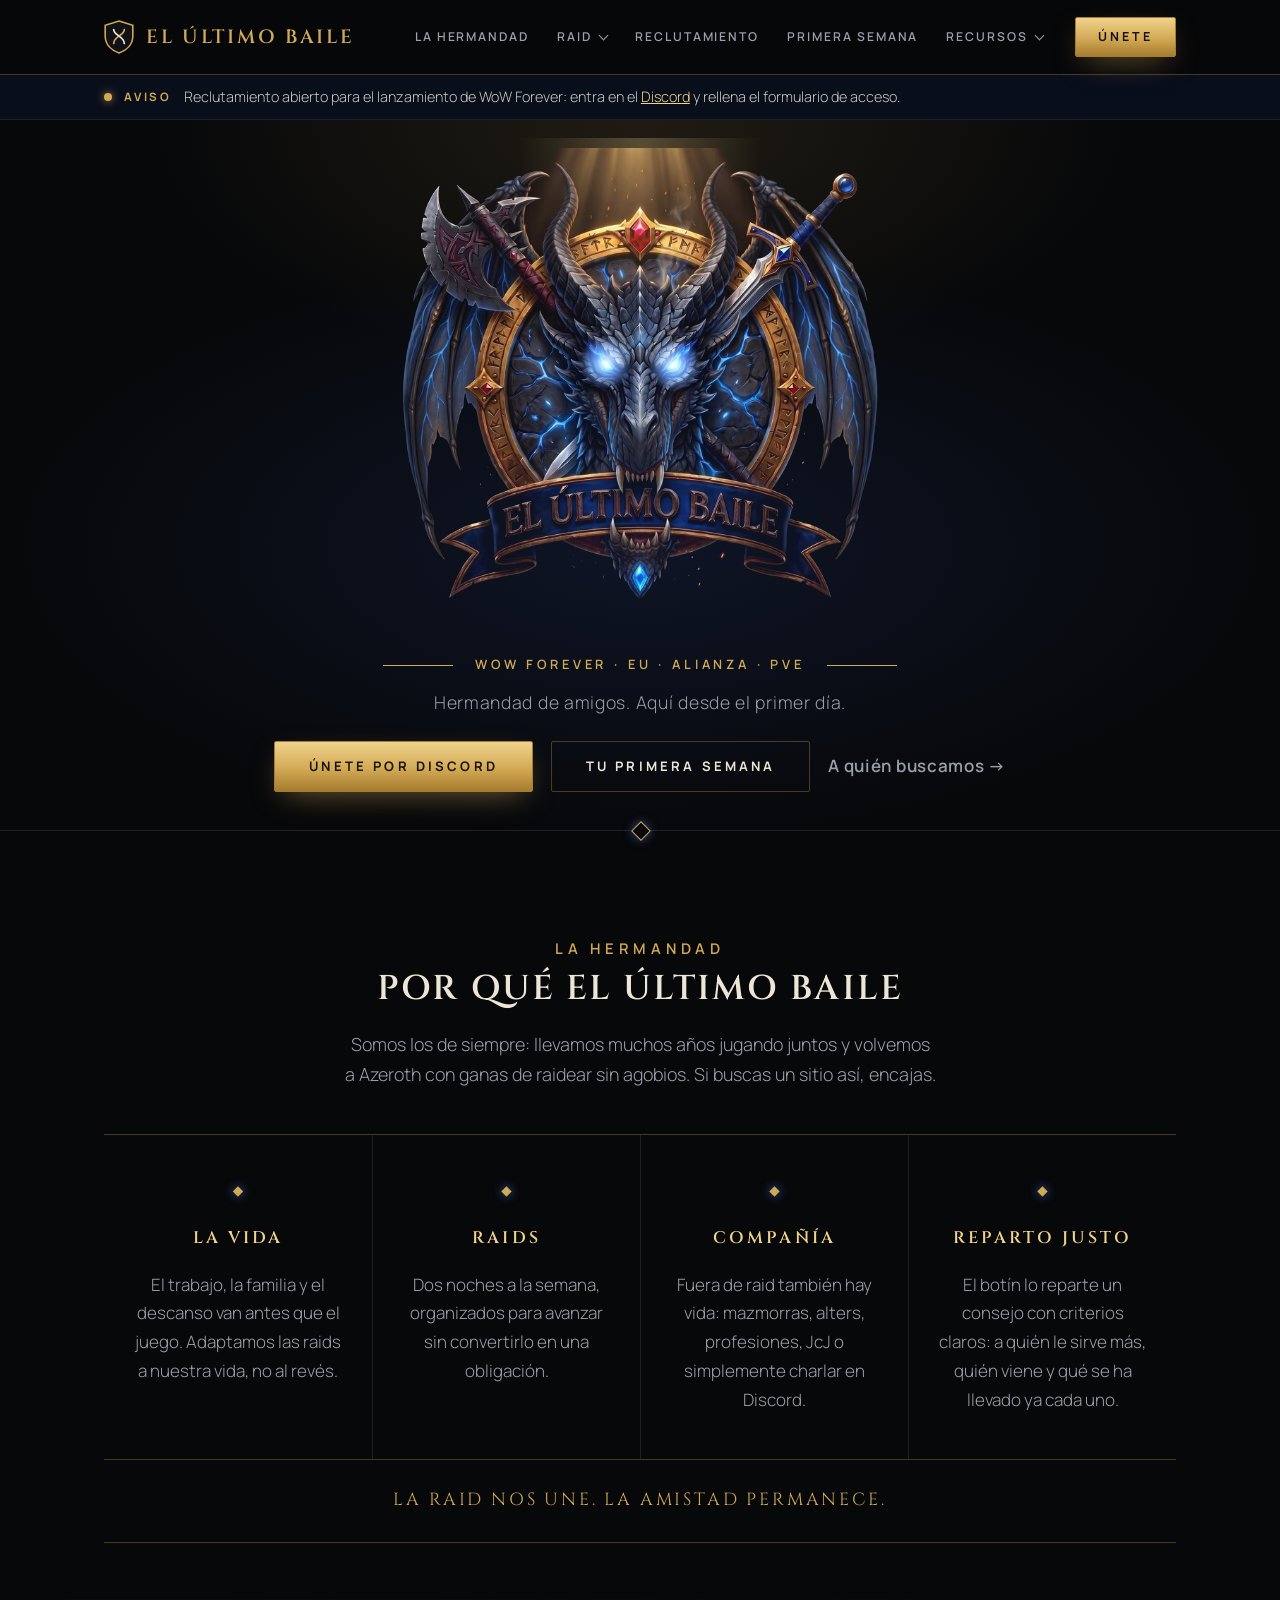
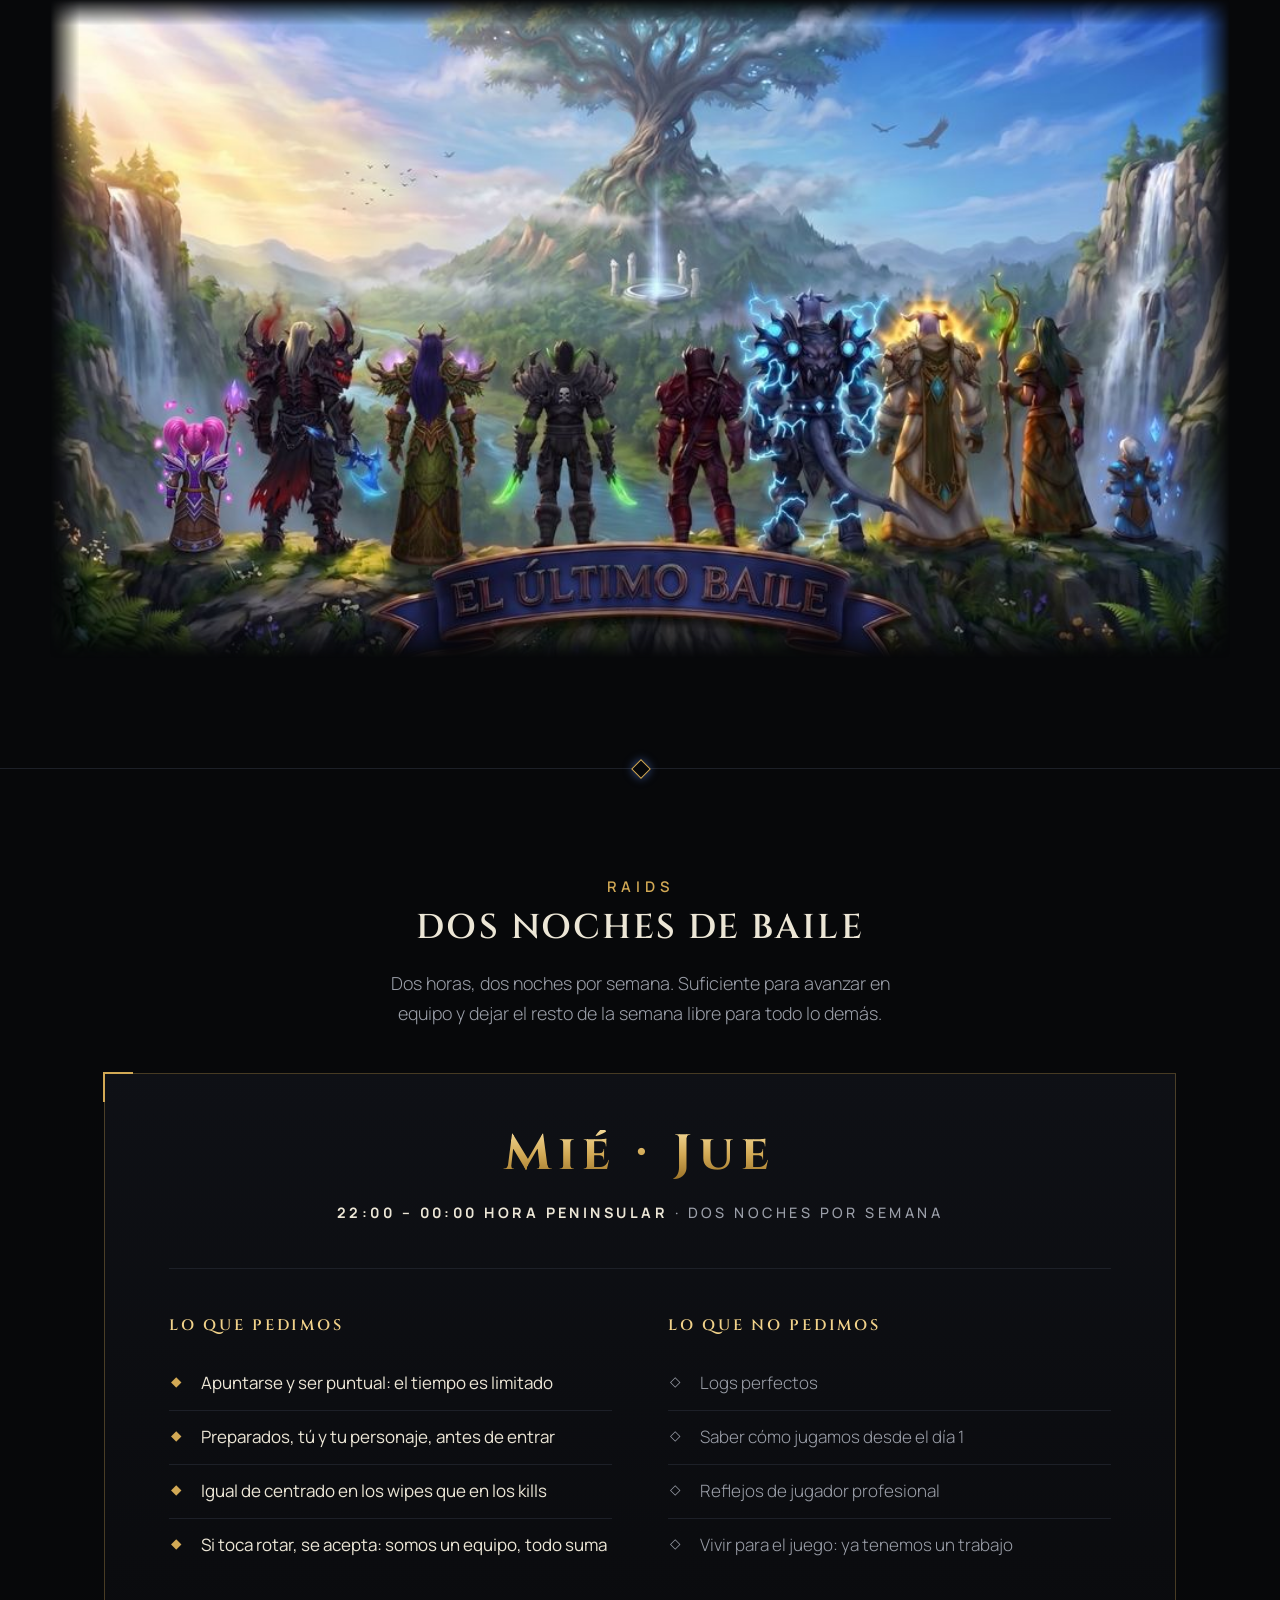
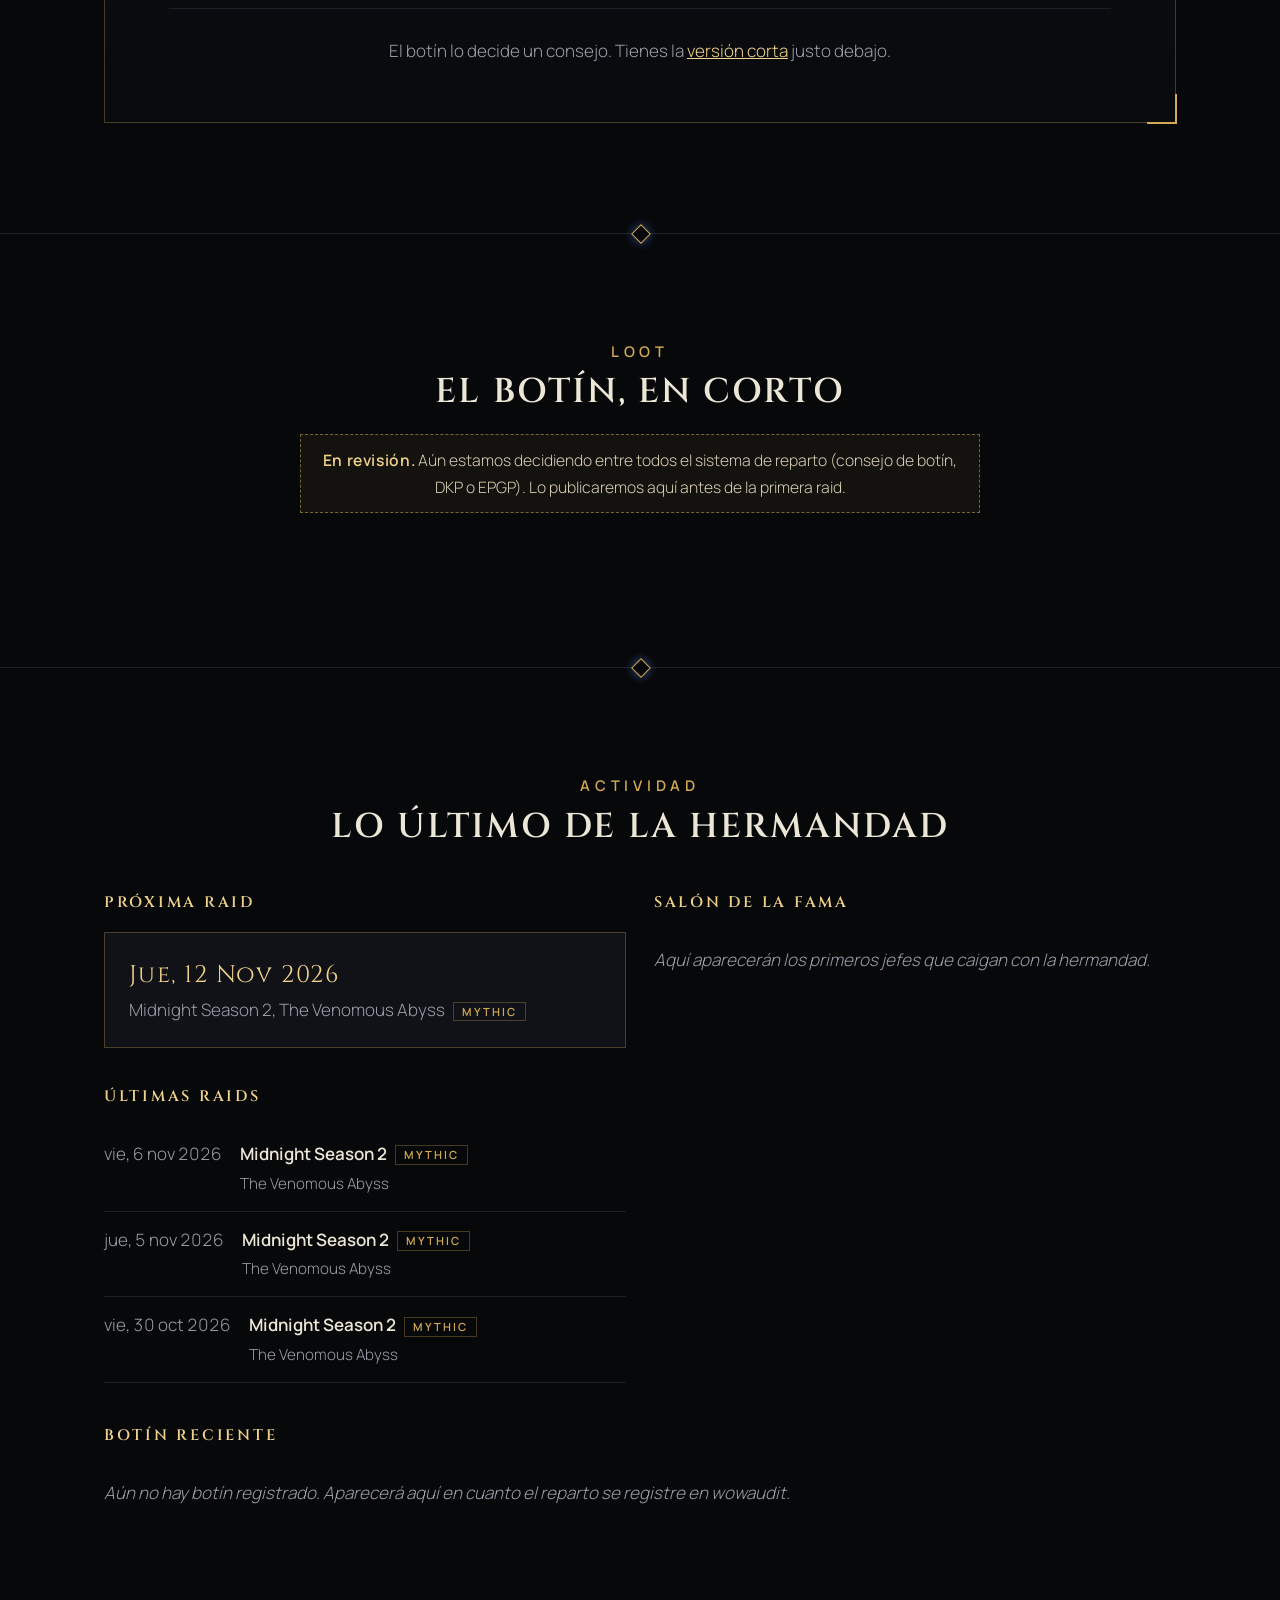
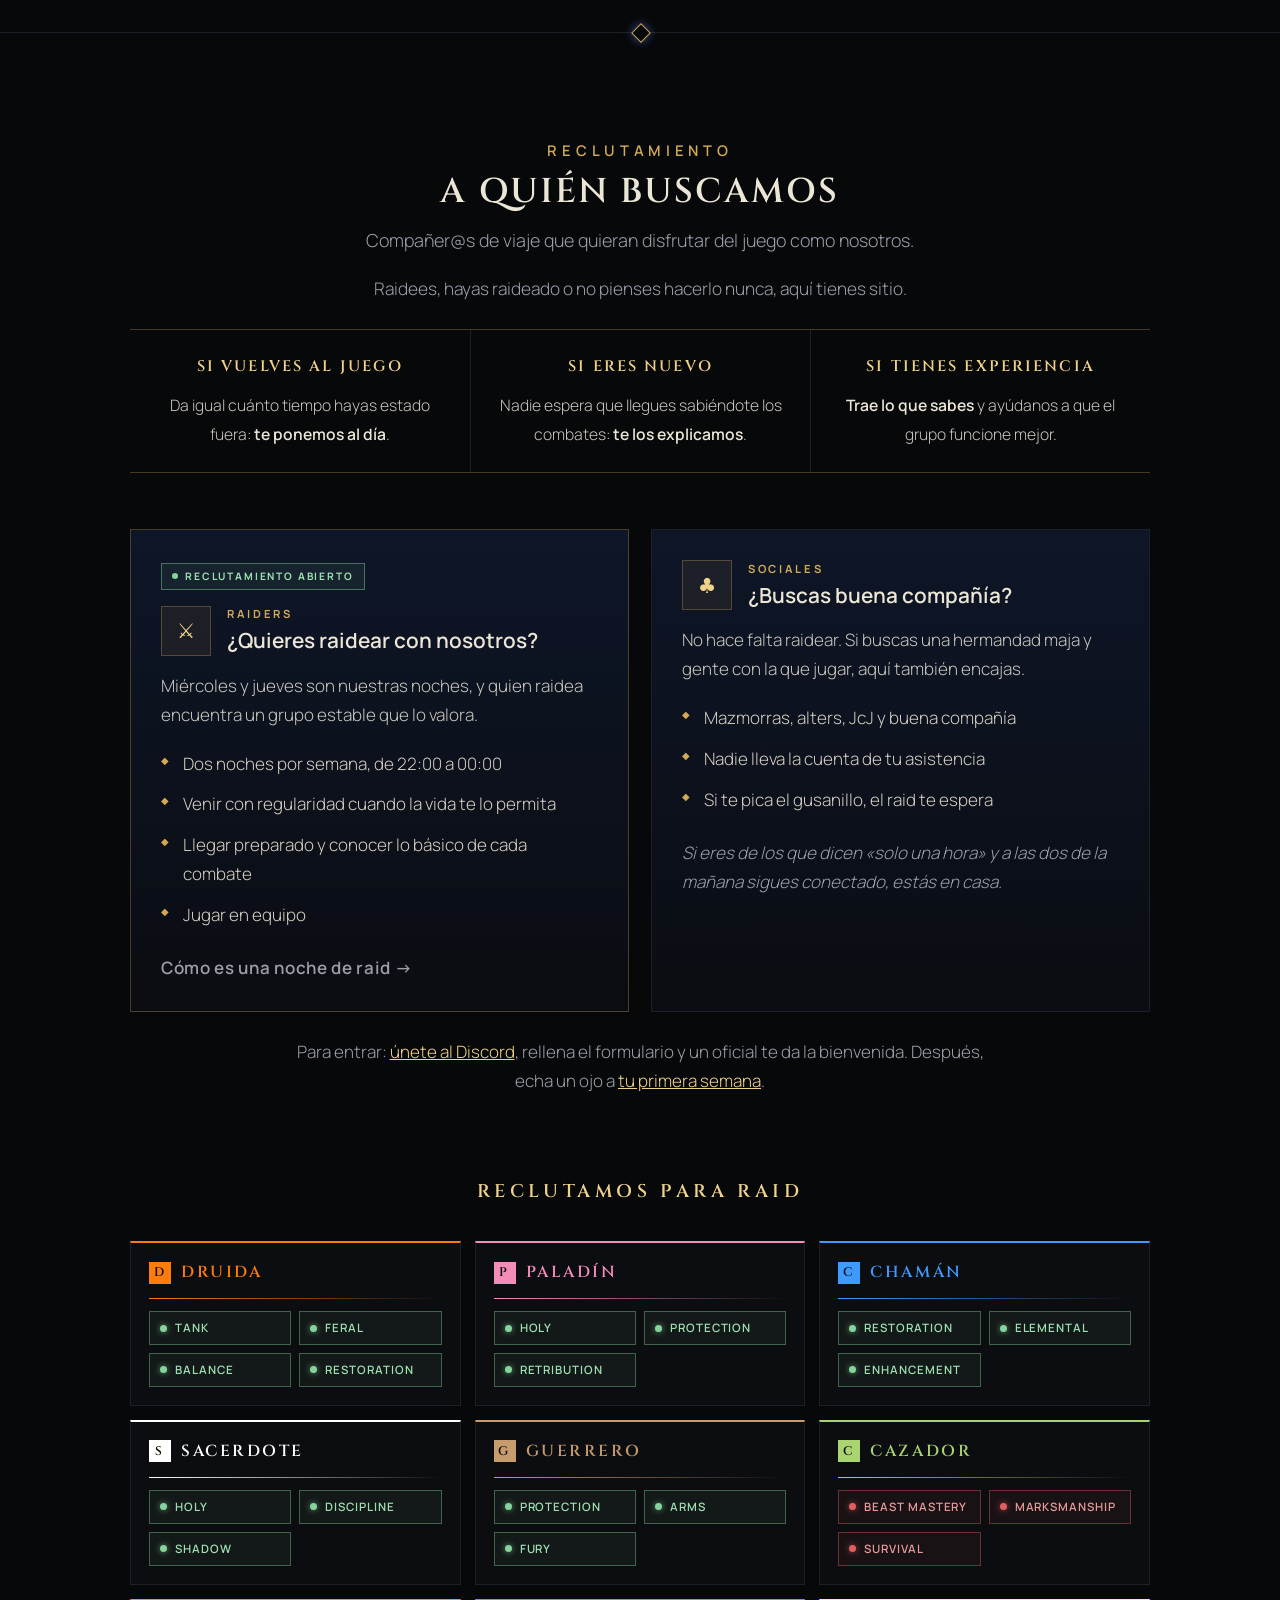
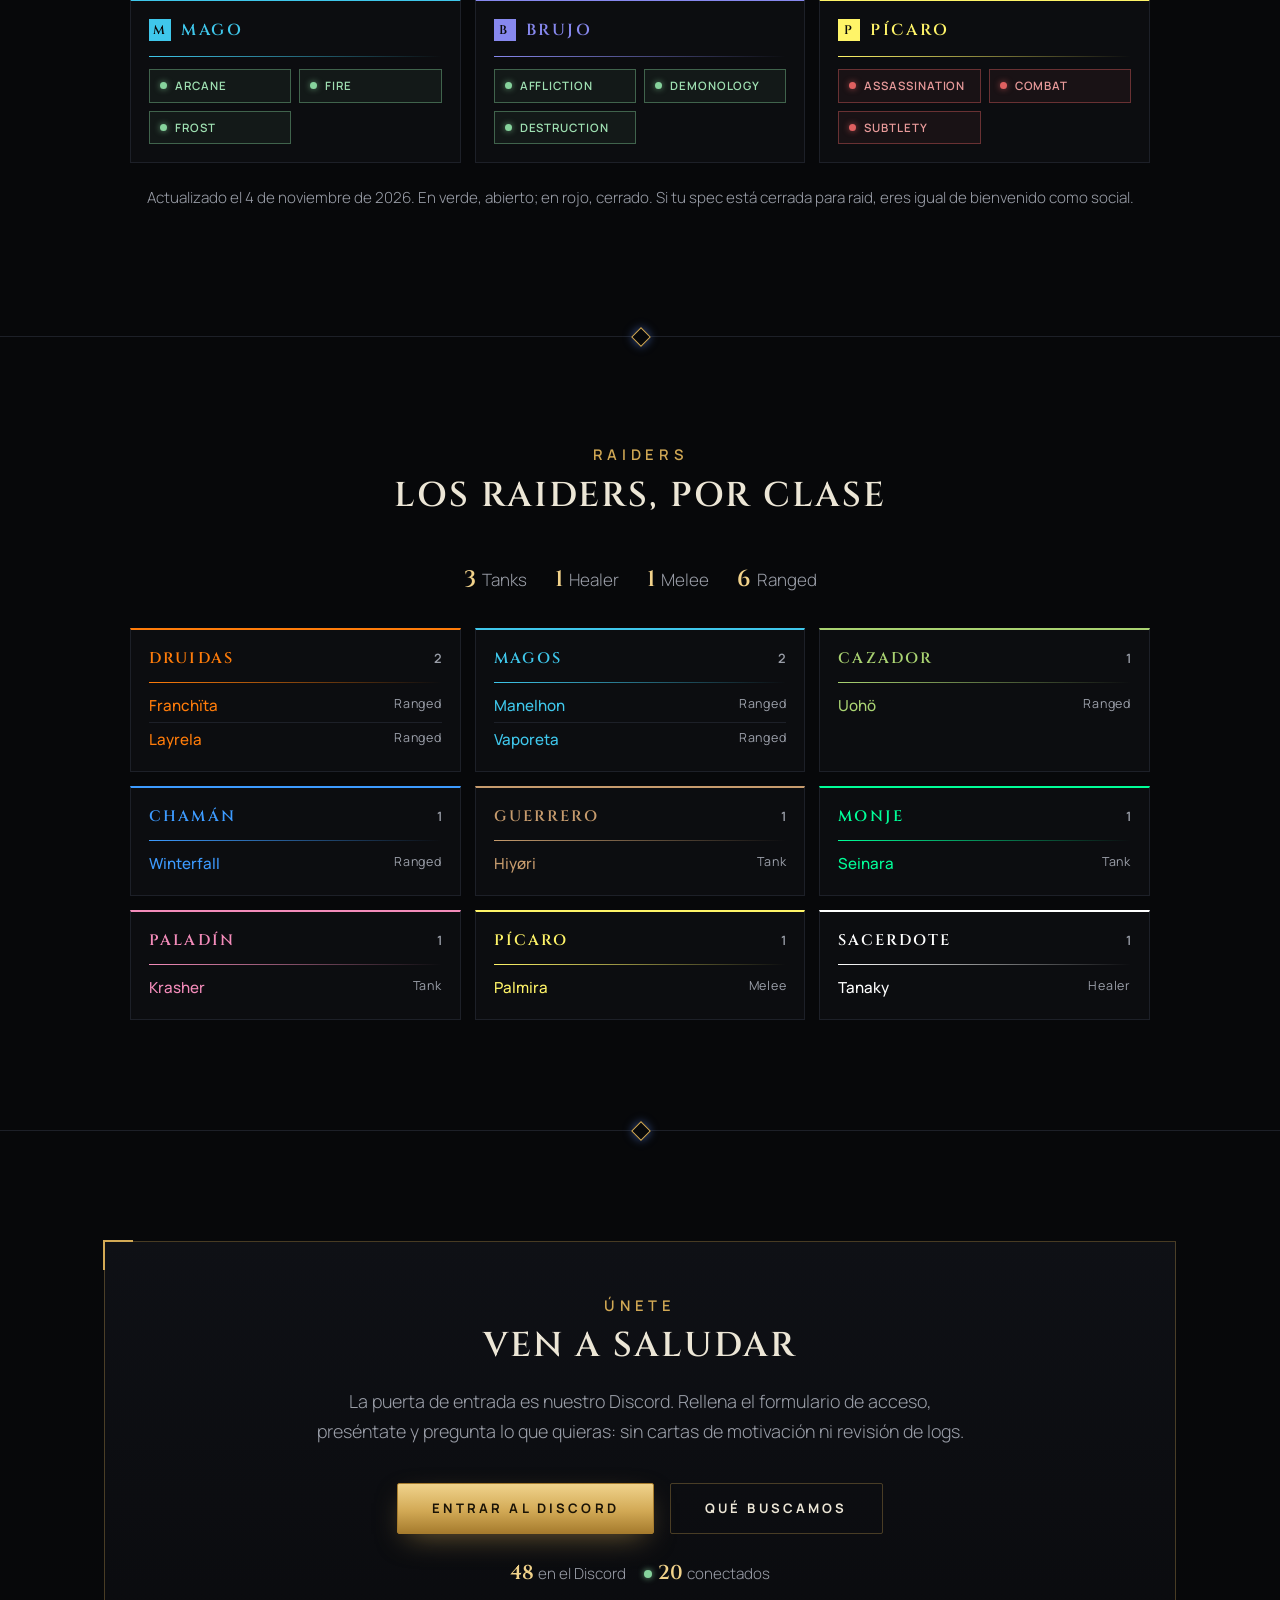
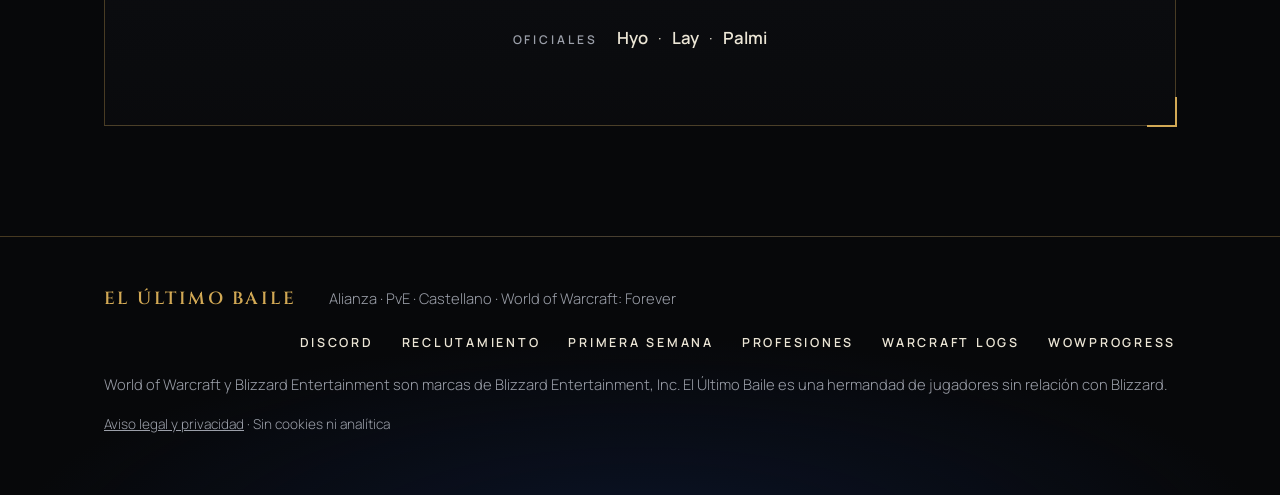
==== index.html @ c4778c6c "Escudo: sin brasas; ojos y alas más brillantes y sincronizados Co-Authored-By: Claude Opus 5.5 <nore" ====
<!DOCTYPE html>
<html lang="es">
<head>
<meta charset="utf-8">
<meta name="viewport" content="width=device-width, initial-scale=1">
<!-- Quitar el día del lanzamiento público (5 nov 2026) -->
<meta name="robots" content="noindex, nofollow">
<meta name="theme-color" content="#07080a">
<meta name="color-scheme" content="dark">
<title>El Último Baile, hermandad de WoW Forever</title>
<link rel="preload" as="image" href="img/escudo.jpg" media="(min-width: 721px)">
<link rel="preload" as="image" href="img/escudo-movil.jpg" media="(max-width: 720px)">
<link rel="preload" href="fonts/manrope.woff" as="font" type="font/woff" crossorigin>
<link rel="preload" href="fonts/cinzel.woff" as="font" type="font/woff" crossorigin>
<link rel="stylesheet" href="comun/menu.css">
<style>
  /* Fuentes servidas desde la propia web (licencia SIL OFL, ver fonts/). Sin peticiones a Google. */
  @font-face{font-family:"Cinzel";src:url("fonts/cinzel.woff") format("woff");font-weight:400 900;font-style:normal;font-display:swap}
  @font-face{font-family:"Manrope";src:url("fonts/manrope.woff") format("woff");font-weight:200 800;font-style:normal;font-display:swap}
  :root{
    --fondo:#07080a;
    --panel:#0c0d10;
    --panel-2:#101218;
    --linea:#1d2028;
    --filete:rgba(201,162,82,.32);   /* líneas doradas finas */
    --texto:#ece6d6;
    --suave:#9b9fa9;
    --oro:#d2a955;
    --oro-claro:#f1d28a;
    --oro-oscuro:#a67c2e;
    --azul-noche:#0d1a3a;
    --azul:#5b8dff;                  /* acento del escudo (ojos del dragón) */
    --radio:2px;
    --titulos:"Cinzel", Georgia, serif;
    --texto-f:"Manrope", system-ui, sans-serif;
    --anillo:"Cinzel Decorative", "Cinzel", Georgia, serif;   /* capitales ornamentadas */
  }
  *{box-sizing:border-box}
  [hidden]{display:none !important}
  html{scroll-behavior:smooth;scroll-padding-top:120px}
  body{margin:0;background:var(--fondo);color:var(--texto);font:300 1.0625rem/1.7 var(--texto-f)}
  a{color:var(--oro-claro)}
  a:focus-visible,.boton:focus-visible{outline:2px solid var(--oro);outline-offset:3px}
  .envoltura{max-width:1120px;margin:0 auto;padding:0 24px}
  h1,h2,h3,h4{margin:0;font-weight:600}
  p{margin:0 0 1em}
  strong{font-weight:600;color:var(--texto)}

  /* Piezas comunes */
  .etiqueta{display:block;font:600 .92rem/1 var(--texto-f);letter-spacing:.32em;text-transform:uppercase;color:var(--oro);margin-bottom:14px}
  h2{font-family:var(--titulos);font-size:clamp(1.45rem,2.9vw,2.15rem);line-height:1.15;letter-spacing:.06em;text-transform:uppercase;color:var(--texto)}
  h3{font-family:var(--titulos);font-size:1.05rem;letter-spacing:.18em;text-transform:uppercase;color:var(--oro-claro)}
  .entradilla{color:var(--suave);max-width:62ch;margin:20px auto 0;font-size:1.12rem;text-wrap:balance}
  .cabecera-seccion{text-align:center;margin-bottom:44px}
  .boton{display:inline-flex;align-items:center;justify-content:center;font:700 .82rem/1 var(--texto-f);letter-spacing:.24em;text-transform:uppercase;text-decoration:none;padding:18px 34px;border-radius:var(--radio);
    color:#1a1306;background:linear-gradient(180deg,#f0d38c 0%,#d2a955 55%,#a67c2e 100%);border:1px solid #a67c2e;box-shadow:0 10px 30px -10px rgba(210,169,85,.55)}
  .boton:hover{filter:brightness(1.08)}
  .boton.secundario{background:rgba(7,8,10,.6);color:var(--texto);border-color:rgba(201,162,82,.45);box-shadow:none}
  .boton.secundario:hover{border-color:var(--oro)}
  .aviso{max-width:680px;margin:22px auto 0;padding:12px 18px;border:1px dashed rgba(210,169,85,.55);background:rgba(210,169,85,.06);color:#d9cfb6;font-size:.98rem;text-align:center}
  .aviso b{color:var(--oro-claro);font-weight:600;letter-spacing:.04em}
  .provisional{display:inline-block;font:500 .72rem/1.6 var(--texto-f);letter-spacing:.08em;text-transform:none;color:var(--suave);border:1px dashed #3d404a;border-radius:99px;padding:0 10px;vertical-align:middle}

  /* Panel con esquinas doradas */
  .marco{position:relative;border:1px solid var(--filete);background:linear-gradient(180deg,rgba(16,18,24,.85),rgba(10,11,14,.85));padding:56px 64px}
  .marco::before,.marco::after{content:"";position:absolute;width:28px;height:28px;border:2px solid var(--oro)}
  .marco::before{top:-2px;left:-2px;border-right:0;border-bottom:0}
  .marco::after{bottom:-2px;right:-2px;border-left:0;border-top:0}

  /* Secciones y separador con rombo */
  .seccion{position:relative;padding:110px 0;border-top:1px solid var(--linea)}
  .seccion::before{content:"";position:absolute;top:-7px;left:50%;width:12px;height:12px;margin-left:-6px;transform:rotate(45deg);background:var(--fondo);border:1px solid var(--oro);box-shadow:0 0 10px rgba(91,141,255,.55)}

  /* Barra superior fija: marca, enlaces y botón en una fila (en móvil los enlaces bajan a una segunda fila) */

  /* Cabecera: título, línea de datos, frase y la imagen completa debajo, separada */
  .hero{position:relative;padding:28px 0 8px;overflow:hidden;text-align:center;
    background:
      radial-gradient(700px 360px at 50% 0%,rgba(210,169,85,.12),transparent 70%),
      radial-gradient(900px 420px at 50% 60%,rgba(60,100,210,.14),transparent 70%),var(--fondo)}
  /* Título solo para lectores de pantalla: el nombre va en el escudo */
  .oculto{position:absolute;width:1px;height:1px;overflow:hidden;clip:rect(0 0 0 0);white-space:nowrap}
  .hero .ficha{display:flex;align-items:center;justify-content:center;gap:22px;font:600 .8rem/1.4 var(--texto-f);letter-spacing:.3em;text-transform:uppercase;color:var(--oro);margin:28px auto 14px}
  .hero .ficha::before,.hero .ficha::after{content:"";flex:0 0 70px;height:1px;background:var(--oro)}
  .hero .lema{font:300 clamp(.95rem,1.4vw,1.1rem)/1.6 var(--texto-f);letter-spacing:.04em;color:var(--suave);margin:0 auto 24px;max-width:48ch}
  .acciones{display:flex;gap:16px;flex-wrap:wrap;justify-content:center}

  /* Pilares */
  .pilares{display:grid;grid-template-columns:repeat(4,1fr);border-top:1px solid var(--filete);border-bottom:1px solid var(--filete)}
  .pilar{padding:44px 30px;text-align:center;border-left:1px solid var(--linea)}
  .pilar:first-child{border-left:0}
  .pilar .rombo{display:block;color:var(--oro);font-size:.85rem;margin-bottom:22px;text-shadow:0 0 10px rgba(91,141,255,.7)}
  .pilar h3{margin-bottom:18px}
  .pilar p{color:var(--suave);margin:0}
  /* Nosotros: la imagen de los diez, entera y sin nada encima */
  .imagen-nosotros{display:block;width:min(100%,1180px);height:auto;margin:56px auto 0;
    -webkit-mask-image:linear-gradient(180deg,transparent 0%,#000 4%,#000 95%,transparent 100%),linear-gradient(90deg,transparent 0%,#000 2.5%,#000 97.5%,transparent 100%);
            mask-image:linear-gradient(180deg,transparent 0%,#000 4%,#000 95%,transparent 100%),linear-gradient(90deg,transparent 0%,#000 2.5%,#000 97.5%,transparent 100%);
    -webkit-mask-composite:source-in;mask-composite:intersect}
  .frase{text-align:center;font-family:var(--titulos);font-size:clamp(.92rem,1.5vw,1.1rem);letter-spacing:.16em;text-transform:uppercase;color:var(--oro);padding:26px 0;border-bottom:1px solid var(--filete);margin:0}

  /* Raids */
  .dias{text-align:center;font-family:var(--titulos);font-weight:700;font-size:clamp(1.9rem,4.6vw,3.1rem);letter-spacing:.14em;line-height:1;
    background:linear-gradient(180deg,#f3d896 0%,#d2a955 50%,#9d7429 100%);-webkit-background-clip:text;background-clip:text;color:transparent}
  .horas{text-align:center;font:700 .9rem/1.6 var(--texto-f);letter-spacing:.24em;text-transform:uppercase;margin:22px 0 0}
  .horas span{color:var(--suave);font-weight:500}
  .listas{display:grid;grid-template-columns:1fr 1fr;gap:56px;margin-top:44px;padding-top:44px;border-top:1px solid var(--linea)}
  .lista h3{font-size:.95rem;margin-bottom:18px}
  .lista ul{list-style:none;margin:0;padding:0}
  .lista li{position:relative;padding:12px 0 12px 32px;border-bottom:1px solid var(--linea);font-weight:400}
  .lista li:last-child{border-bottom:0}
  .lista li::before{content:"◆";position:absolute;left:2px;top:13px;color:var(--oro);font-size:.85rem}
  .lista.no li{color:var(--suave);font-weight:300}
  .lista.no li::before{content:"◇";color:var(--suave)}
  .pie-marco{text-align:center;color:var(--suave);margin:36px 0 0;padding-top:28px;border-top:1px solid var(--linea)}

  /* Botín */
  .botin{display:grid;grid-template-columns:1fr 1.3fr;gap:64px;align-items:center}
  .destacado-botin{text-align:center;padding:40px 24px;border-top:1px solid var(--filete);border-bottom:1px solid var(--filete)}
  .destacado-botin .grande{font-family:var(--titulos);font-weight:700;font-size:clamp(2rem,4.5vw,3.2rem);letter-spacing:.06em;line-height:1.1;margin:10px 0 18px;
    background:linear-gradient(180deg,#f3d896 0%,#d2a955 50%,#9d7429 100%);-webkit-background-clip:text;background-clip:text;color:transparent}
  .destacado-botin p{color:var(--suave);font-size:.95rem;margin:0}
  .definiciones{margin:0}
  .definicion{display:grid;grid-template-columns:200px 1fr;gap:24px;padding:24px 0;border-bottom:1px solid var(--linea)}
  .definicion:last-child{border-bottom:0}
  .definicion dt{font-family:var(--titulos);font-weight:600;letter-spacing:.12em;text-transform:uppercase;color:var(--oro-claro)}
  .definicion dt small{display:block;font:600 .72rem/1.6 var(--texto-f);letter-spacing:.24em;color:var(--suave);margin-top:6px}
  .definicion dd{margin:0;color:var(--suave)}

  /* Actividad */
  .dos-col{display:grid;grid-template-columns:1fr 1fr;gap:28px}
  .bloque-titulo{font-size:.95rem;margin-bottom:16px}
  .proxima{border:1px solid var(--filete);background:var(--panel-2);padding:22px 24px}
  .proxima .fecha-grande{font-family:var(--titulos);font-size:1.5rem;letter-spacing:.06em;text-transform:capitalize;color:var(--oro-claro)}
  .proxima .detalle{color:var(--suave)}
  .etiqueta-dif{display:inline-block;font:600 .7rem/1.6 var(--texto-f);letter-spacing:.18em;text-transform:uppercase;color:var(--oro);border:1px solid var(--filete);padding:0 8px;margin-left:8px;vertical-align:middle}
  .actividad{list-style:none;margin:0;padding:0}
  .actividad li{display:grid;grid-template-columns:auto 1fr;gap:2px 18px;padding:14px 0;border-bottom:1px solid var(--linea)}
  .actividad .cuando{color:var(--suave);grid-row:span 2;font-variant-numeric:tabular-nums}
  .actividad .que{font-weight:600}
  .actividad .detalle{color:var(--suave);font-size:.95rem}
  .vacio{color:var(--suave);font-style:italic;padding:14px 0;margin:0}
  .kill{display:grid;grid-template-columns:110px 1fr;gap:16px;border:1px solid var(--linea);background:var(--panel);margin-bottom:12px}
  .kill .captura{background:repeating-linear-gradient(135deg,rgba(210,169,85,.07) 0 10px,transparent 10px 20px),var(--panel-2);display:grid;place-items:center;color:var(--suave);font-size:.75rem;text-align:center;padding:8px}
  .kill .cuerpo{padding:12px 14px 12px 0}
  .kill .jefe{font-family:var(--titulos);letter-spacing:.06em;color:#e07a5f;font-weight:600}
  .kill .meta{color:var(--suave);font-size:.9rem}
  .tabla-botin{margin-top:40px}
  .tabla-botin table{width:100%;border-collapse:collapse}
  .tabla-botin th{text-align:left;font:600 .75rem/1 var(--texto-f);letter-spacing:.22em;text-transform:uppercase;color:var(--oro);padding:14px 0;border-bottom:1px solid var(--filete)}
  .tabla-botin td{padding:12px 16px 12px 0;border-bottom:1px solid var(--linea);vertical-align:top}
  .tabla-botin td:first-child{color:var(--suave);white-space:nowrap}
  .tabla-botin td:nth-child(2){font-weight:600}

  /* Reclutamiento */
  .perfiles{max-width:1020px;margin:0 auto 56px;text-align:center;font-size:1.08rem}
  .perfiles .intro-perfiles{margin:0 auto 26px;color:var(--suave)}
  .perfil-lista{list-style:none;margin:0;padding:0;display:grid;grid-template-columns:repeat(3,1fr);gap:0;border-top:1px solid var(--filete);border-bottom:1px solid var(--filete)}
  .perfil-lista li{padding:24px 22px;border-left:1px solid var(--linea)}
  .perfil-lista li:first-child{border-left:0}
  .perfil-lista strong{display:block;font-family:var(--titulos);font-weight:600;font-size:.95rem;letter-spacing:.14em;text-transform:uppercase;color:var(--oro-claro);margin-bottom:10px}
  .perfil-lista span{color:#c9c6bd;font-size:.98rem}
  .perfil-lista b{color:var(--texto);font-weight:600}
  #reclutamiento .cabecera-seccion{margin-bottom:18px}
  #reclutamiento .entradilla{margin-top:14px}
  .dos-marco{display:grid;grid-template-columns:1fr 1fr;gap:56px}
  .dos-marco h3{margin-bottom:16px}
  .dos-marco p{color:#c9c6bd}
  .titulo-lista{text-align:center;margin:80px 0 34px;font-size:1.15rem;letter-spacing:.24em}
  .clases{display:grid;grid-template-columns:repeat(3,1fr);gap:14px;max-width:1020px;margin:0 auto}
  .clase{background:var(--panel);border:1px solid var(--linea);border-top:2px solid var(--c);padding:16px 18px 18px}
  .clase h4{margin:0;font-family:var(--titulos);font-size:1rem;letter-spacing:.16em;text-transform:uppercase;color:var(--c);display:flex;align-items:center;gap:10px}
  .clase h4 .icono{width:22px;height:22px;display:grid;place-items:center;font-size:.78rem;color:#0a0a0a;background:var(--c)}
  .clase .raya{height:1px;margin:12px 0 12px;background:linear-gradient(90deg,var(--c),transparent)}
  .specs{list-style:none;margin:0;padding:0;display:grid;grid-template-columns:1fr 1fr;gap:8px}
  .spec{display:flex;align-items:center;gap:8px;font:600 .72rem/1.2 var(--texto-f);letter-spacing:.08em;text-transform:uppercase;white-space:nowrap;padding:9px 10px;border:1px solid rgba(134,211,156,.4);color:#9fe0b2;background:rgba(134,211,156,.06)}
  .spec::before{content:"";flex:0 0 7px;height:7px;border-radius:50%;background:#86d39c;box-shadow:0 0 6px rgba(134,211,156,.7)}
  .spec.cerrada{border-color:rgba(224,96,96,.4);color:#e89a9a;background:rgba(224,96,96,.06)}
  .spec.cerrada::before{background:#e06060;box-shadow:0 0 6px rgba(224,96,96,.7)}
  .nota-lista{text-align:center;color:var(--suave);font-size:.95rem;margin-top:22px}

  /* Raiders */
  .recuento{display:flex;justify-content:center;gap:28px;flex-wrap:wrap;color:var(--suave);margin:0 0 30px}
  .recuento strong{font-family:var(--titulos);font-size:1.4rem;color:var(--oro-claro);margin-right:6px}
  .roster{display:grid;grid-template-columns:repeat(3,1fr);gap:14px;max-width:1020px;margin:0 auto}
  .grupo{background:var(--panel);border:1px solid var(--linea);border-top:2px solid var(--c);padding:16px 18px 14px}
  .grupo .raya{height:1px;margin:10px 0 6px;background:linear-gradient(90deg,var(--c),transparent)}
  .grupo h4{margin:0;font-family:var(--titulos);font-size:.95rem;letter-spacing:.14em;text-transform:uppercase;color:var(--c);display:flex;justify-content:space-between;align-items:baseline}
  .grupo h4 span{font-family:var(--texto-f);font-size:.8rem;color:var(--suave);letter-spacing:0}
  .grupo ul{list-style:none;margin:0;padding:0}
  .grupo li{display:flex;justify-content:space-between;gap:10px;padding:4px 0;font-size:.95rem;font-weight:400;border-top:1px solid var(--linea)}
  .grupo li:first-child{border-top:0}
  .grupo .nombre-pj{color:var(--c);font-weight:500}
  .grupo .rol{color:var(--suave);font-size:.78rem;letter-spacing:.06em;white-space:nowrap}

  /* Únete */
  .unete{text-align:center}
  .unete .entradilla{margin-bottom:36px}
  .discord-recuento{margin:22px 0 0;color:var(--suave);font-size:.95rem}
  .discord-recuento strong{font-family:var(--titulos);font-size:1.25rem;color:var(--oro-claro);margin-right:4px}
  .discord-recuento .punto{display:inline-block;width:8px;height:8px;border-radius:50%;background:#86d39c;box-shadow:0 0 6px rgba(134,211,156,.8);margin:0 6px 1px 18px}
  .contactos{margin-top:34px;display:flex;justify-content:center;align-items:baseline;flex-wrap:wrap;gap:8px 10px;font-size:1.05rem}
  .contactos span{font:600 .75rem/1 var(--texto-f);letter-spacing:.24em;text-transform:uppercase;color:var(--suave);margin-right:10px}
  .contactos b{font-weight:600}

  footer{border-top:1px solid var(--filete);padding:48px 0 60px;color:var(--suave);font-size:.92rem;background:radial-gradient(900px 300px at 50% 120%,rgba(13,26,58,.6),transparent 70%)}
  footer .fila{display:flex;flex-wrap:wrap;align-items:baseline;gap:12px 32px;margin-bottom:22px}
  footer .marca{font-size:1.1rem}
  footer nav{display:flex;flex-wrap:wrap;gap:12px 28px;justify-content:flex-end;margin-bottom:22px}
  footer nav a{font:600 .78rem/1 var(--texto-f);letter-spacing:.22em;text-transform:uppercase;color:var(--texto);text-decoration:none}
  footer nav a:hover{color:var(--oro-claro)}
  footer .legal{margin:16px 0 0;font-size:.85rem}
  footer .legal a{color:var(--suave)}
  footer .legal a:hover{color:var(--oro-claro)}

  @media (max-width:960px){
    .pilares{grid-template-columns:1fr 1fr}
    .pilar:nth-child(3){border-left:0}
    .pilar:nth-child(n+3){border-top:1px solid var(--linea)}
    .botin{grid-template-columns:1fr;gap:36px}
    .marco{padding:44px 32px}
  }
  @media (max-width:720px){
    .perfil-lista{grid-template-columns:1fr}
    .perfil-lista li{border-left:0;border-top:1px solid var(--linea);padding:20px 6px}
    .perfil-lista li:first-child{border-top:0}
    body{font-size:1rem}
    .seccion{padding:80px 0}
    .hero{padding:44px 0 0}
    .hero .ficha{gap:12px;letter-spacing:.2em;font-size:.68rem}
    .hero .ficha::before,.hero .ficha::after{flex-basis:20px}
    .hero .lema{margin:0 auto 24px}
    /* En móvil el nombre de la imagen se lee pequeño: se añade el logo debajo */
    .hero .ficha{margin-top:10px}
    .pilares{grid-template-columns:1fr}
    .pilar{border-left:0;border-top:1px solid var(--linea);padding:34px 8px}
    .pilar:first-child{border-top:0}
    .listas,.dos-col,.dos-marco{grid-template-columns:1fr;gap:36px}
    .marco{padding:36px 22px}
    .definicion{grid-template-columns:1fr;gap:8px}
    .clases{grid-template-columns:1fr}
    .roster{grid-template-columns:1fr;gap:10px}
    footer nav{justify-content:flex-start}
  }
  @media (prefers-reduced-motion:reduce){html{scroll-behavior:auto}}

  /* Franja de aviso */
  .franja-aviso{border-bottom:1px solid var(--linea);background:rgba(13,26,58,.35);font-size:.9rem;color:#c9c6bd}
  .franja-aviso .envoltura{display:flex;align-items:center;gap:12px;padding-top:10px;padding-bottom:10px}
  .franja-aviso .punto{flex:0 0 8px;height:8px;border-radius:50%;background:var(--oro);box-shadow:0 0 8px rgba(210,169,85,.8);animation:latido 2.4s ease-in-out infinite}
  .franja-aviso b{font:700 .72rem/1 var(--texto-f);letter-spacing:.24em;text-transform:uppercase;color:var(--oro);white-space:nowrap}
  .franja-aviso a{color:var(--oro-claro)}
  @keyframes latido{50%{opacity:.35}}

  /* Escudo animado (sin estandarte) */
  .escudo-hero{position:relative;width:min(480px,86vw);margin:0 auto}
  .escudo-vivo{position:relative}
  .escudo-vivo .escudo{display:block;width:100%;height:auto;margin:0;mix-blend-mode:lighten}
  .ojo{position:absolute;z-index:2;width:11%;aspect-ratio:1;margin:-5.5% 0 0 -5.5%;border-radius:50%;pointer-events:none;mix-blend-mode:screen;
    background:radial-gradient(circle,rgba(230,242,255,1),rgba(110,165,255,.8) 32%,rgba(40,90,255,0) 72%);animation:pulso-ojos 5s ease-in-out infinite}
  .ojo.izq{left:42.9%;top:44.6%}.ojo.der{left:57.1%;top:45%}
  @keyframes pulso-ojos{0%,100%{opacity:.3;transform:scale(.85)}50%{opacity:1;transform:scale(1.25)}}
  .alas-luz{position:absolute;inset:0;z-index:2;pointer-events:none;mix-blend-mode:screen;opacity:0;
    background:url("img/escudo.jpg") center/100% 100%;filter:brightness(2.1) saturate(2) hue-rotate(-8deg);
    -webkit-mask-image:linear-gradient(90deg,#000 0,#000 17%,transparent 25%,transparent 75%,#000 83%,#000 100%),linear-gradient(180deg,transparent 0,transparent 30%,#000 40%,#000 100%);
            mask-image:linear-gradient(90deg,#000 0,#000 17%,transparent 25%,transparent 75%,#000 83%,#000 100%),linear-gradient(180deg,transparent 0,transparent 30%,#000 40%,#000 100%);
    -webkit-mask-composite:source-in;mask-composite:intersect;
    animation:pulso-alas 5s ease-in-out infinite}
  @keyframes pulso-alas{0%,100%{opacity:0}50%{opacity:.8}}
  .rayo{position:absolute;z-index:0;left:50%;top:-10px;width:60%;height:55%;transform:translateX(-50%);pointer-events:none;
    background:radial-gradient(60% 100% at 50% 0,rgba(241,210,138,.28),transparent 70%);animation:respirar 6s ease-in-out infinite}
  @keyframes respirar{50%{opacity:.45}}
  .acciones-hero{display:flex;flex-wrap:wrap;gap:14px 18px;align-items:center;justify-content:center;margin:4px 0 30px}
  .boton.secundario{background:none;color:var(--texto);border:1px solid var(--filete);box-shadow:none}
  .boton.secundario:hover{border-color:var(--oro);color:var(--oro-claro)}
  .enlace-flecha{color:var(--suave);text-decoration:none;font-weight:600;letter-spacing:.04em}
  .enlace-flecha:hover{color:var(--oro-claro)}
  @media (prefers-reduced-motion:reduce){
    .ojo,.alas-luz,.rayo,.franja-aviso .punto{animation:none}
    .ojo{opacity:.6}
  }
  @media (max-width:720px){
    .franja-aviso{font-size:.82rem}.franja-aviso b{display:none}
    .acciones-hero .boton{flex:1 1 100%;text-align:center}
  }

  /* Reclutamiento: dos tarjetas por perfil */
  .tarjetas-union{display:grid;grid-template-columns:1fr 1fr;gap:22px;max-width:1020px;margin:46px auto 0}
  .tarjeta-union{position:relative;background:linear-gradient(180deg,rgba(19,33,64,.55),rgba(11,13,18,.9));border:1px solid var(--linea);padding:30px 30px 28px}
  .tarjeta-union.destacada{border-color:var(--filete)}
  .tarjeta-union .sello{display:inline-block;margin:0 0 16px;font:700 .64rem/1 var(--texto-f);letter-spacing:.18em;text-transform:uppercase;padding:7px 10px;
    color:#9fe0b2;border:1px solid rgba(134,211,156,.45);background:rgba(134,211,156,.08)}
  .tarjeta-union .sello::before{content:"";display:inline-block;width:6px;height:6px;border-radius:50%;background:#86d39c;margin-right:7px;vertical-align:1px}
  .cab-tarjeta{display:flex;align-items:center;gap:16px;margin-bottom:16px}
  .icono-tarjeta{flex:0 0 50px;height:50px;display:grid;place-items:center;font-size:1.3rem;color:var(--oro-claro);border:1px solid var(--filete);background:rgba(210,169,85,.08)}
  .tarjeta-union .mini{display:block;font:700 .7rem/1 var(--texto-f);letter-spacing:.24em;text-transform:uppercase;color:var(--oro);margin-bottom:8px}
  .tarjeta-union h3{margin:0;font:600 1.3rem/1.25 var(--texto-f);letter-spacing:0;text-transform:none;color:var(--texto)}
  .tarjeta-union p{color:#c9c6bd;margin:0 0 14px}
  .lista-rombo{list-style:none;margin:0 0 18px;padding:0}
  .lista-rombo li{position:relative;padding:6px 0 6px 22px;color:#d4cfc2}
  .lista-rombo li::before{content:"◆";position:absolute;left:0;top:8px;font-size:.62rem;color:var(--oro)}
  .tarjeta-union .guino{font-style:italic;color:var(--suave);margin:0}
  .como-entrar{text-align:center;color:var(--suave);margin:26px auto 0;max-width:720px}
  .como-entrar a{color:var(--oro-claro)}
  @media (max-width:820px){.tarjetas-union{grid-template-columns:1fr}.tarjeta-union{padding:26px 20px}}
</style>
</head>
<body>

<header class="barra">
  <div class="envoltura fila1">
    <a class="marca" href="./#inicio">
      <svg width="30" height="34" viewBox="0 0 28 32" aria-hidden="true">
        <path d="M14 1 L27 5 V15 C27 23 21 28.5 14 31 C7 28.5 1 23 1 15 V5 Z" fill="#101218" stroke="#D2A955" stroke-width="1.5"/>
        <path d="M9 22 C9 15 19 15 19 9" stroke="#D2A955" stroke-width="1.6" fill="none" stroke-linecap="round"/>
        <path d="M19 22 C19 15 9 15 9 9" stroke="#ECE6D6" stroke-width="1.6" fill="none" stroke-linecap="round"/>
      </svg>
      El Último Baile
    </a>
    <button class="menu-movil" type="button" aria-expanded="false" aria-controls="menu-principal"><span class="rayas" aria-hidden="true"></span><span class="texto-menu">Menú</span></button>
    <nav id="menu-principal" aria-label="Principal">
      <ul class="menu">
        <li class="item-menu"><a class="enlace-menu" href="./#hermandad">La hermandad</a></li>
        <li class="grupo-menu">
          <button class="titulo-menu" type="button" aria-expanded="false" aria-controls="sub-1">Raid</button>
          <ul class="submenu" id="sub-1">
            <li><a href="./#raids"><span class="t">Noches de raid</span><span class="d">Horario y lo que pedimos</span></a></li>
            <li><a href="./#botin"><span class="t">Loot <span class="etiqueta-menu">En revisión</span></span><span class="d">Cómo se reparte el botín</span></a></li>
            <li><a href="./#actividad"><span class="t">Actividad</span><span class="d">Próxima raid y últimas noches</span></a></li>
            <li><a href="./#raiders"><span class="t">Raiders</span><span class="d">El roster actual, por clase</span></a></li>
          </ul>
        </li>
        <li class="item-menu"><a class="enlace-menu" href="./#reclutamiento">Reclutamiento</a></li>
        <li class="item-menu"><a class="enlace-menu" href="primera-semana.html">Primera semana</a></li>
        <li class="grupo-menu">
          <button class="titulo-menu" type="button" aria-expanded="false" aria-controls="sub-4">Recursos</button>
          <ul class="submenu" id="sub-4">
            <li><a href="profesiones.html"><span class="t">Profesiones <span class="etiqueta-menu">Nuevo</span></span><span class="d">Quién fabrica qué en la hermandad</span></a></li>
          </ul>
        </li>
      </ul>
    </nav>
    <a class="boton" href="https://discord.gg/mdKr9CPTTM" rel="noopener">Únete</a>
  </div>
</header>

<div class="franja-aviso" role="note">
  <div class="envoltura"><span class="punto" aria-hidden="true"></span><b>Aviso</b><span>Reclutamiento abierto para el lanzamiento de WoW Forever: entra en el <a href="https://discord.gg/mdKr9CPTTM" rel="noopener">Discord</a> y rellena el formulario de acceso.</span></div>
</div>

<main>
  <section class="hero" id="inicio" aria-labelledby="t-hero">
    <h1 class="oculto" id="t-hero">El Último Baile</h1>
    <div class="escudo-hero">
      <span class="rayo" aria-hidden="true"></span>
      <div class="escudo-vivo">
        <picture>
          <source media="(max-width: 720px)" srcset="img/escudo-movil.jpg">
          <img class="escudo" src="img/escudo.jpg" width="1000" height="1000" alt="Escudo de El Último Baile: cabeza de dragón con ojos azules mordiendo una cinta con el nombre, sobre un aro de runas, con un hacha y una espada cruzadas y alas desplegadas">
        </picture>
        <span class="alas-luz" aria-hidden="true"></span>
        <span class="ojo izq" aria-hidden="true"></span><span class="ojo der" aria-hidden="true"></span>
      </div>
    </div>
    <div class="envoltura">
      <p class="ficha">WoW Forever · EU · Alianza · PvE</p>
      <p class="lema">Hermandad de amigos. Aquí desde el primer día.</p>
      <div class="acciones-hero">
        <a class="boton" href="https://discord.gg/mdKr9CPTTM" rel="noopener">Únete por Discord</a>
        <a class="boton secundario" href="primera-semana.html">Tu primera semana</a>
        <a class="enlace-flecha" href="#reclutamiento">A quién buscamos <span aria-hidden="true">→</span></a>
      </div>
    </div>
  </section>

  <section class="seccion" id="hermandad" aria-labelledby="t-hermandad">
    <div class="envoltura">
      <div class="cabecera-seccion">
        <span class="etiqueta">La hermandad</span>
        <h2 id="t-hermandad">Por qué El Último Baile</h2>
        <p class="entradilla">Somos los de siempre: llevamos muchos años jugando juntos y volvemos a Azeroth con ganas de raidear sin agobios. Si buscas un sitio así, encajas.</p>
      </div>
      <div class="pilares">
        <div class="pilar"><span class="rombo">◆</span><h3>La vida</h3><p>El trabajo, la familia y el descanso van antes que el juego. Adaptamos las raids a nuestra vida, no al revés.</p></div>
        <div class="pilar"><span class="rombo">◆</span><h3>Raids</h3><p>Dos noches a la semana, organizados para avanzar sin convertirlo en una obligación.</p></div>
        <div class="pilar"><span class="rombo">◆</span><h3>Compañía</h3><p>Fuera de raid también hay vida: mazmorras, alters, profesiones, JcJ o simplemente charlar en Discord.</p></div>
        <div class="pilar"><span class="rombo">◆</span><h3>Reparto justo</h3><p>El botín lo reparte un consejo con criterios claros: a quién le sirve más, quién viene y qué se ha llevado ya cada uno.</p></div>
      </div>
      <p class="frase">La raid nos une. La amistad permanece.</p>
    </div>
    <picture>
      <source media="(max-width: 720px)" srcset="img/hyjal-movil.jpg">
      <img class="imagen-nosotros" src="img/hyjal.jpg" width="2000" height="1117" loading="lazy" alt="Los diez personajes de la hermandad de espaldas, sobre un risco entre cascadas, mirando hacia un gran árbol sobre una montaña, con el nombre El Último Baile en una cinta azul">
    </picture>
  </section>

  <section class="seccion" id="raids" aria-labelledby="t-raids">
    <div class="envoltura">
      <div class="cabecera-seccion">
        <span class="etiqueta">Raids</span>
        <h2 id="t-raids">Dos noches de baile</h2>
        <p class="entradilla">Dos horas, dos noches por semana. Suficiente para avanzar en equipo y dejar el resto de la semana libre para todo lo demás.</p>
      </div>
      <div class="marco">
        <div class="dias">Mié · Jue</div>
        <p class="horas">22:00 – 00:00 hora peninsular <span>· dos noches por semana</span></p>
        <div class="listas">
          <div class="lista">
            <h3>Lo que pedimos</h3>
            <ul>
              <li>Apuntarse y ser puntual: el tiempo es limitado</li>
              <li>Preparados, tú y tu personaje, antes de entrar</li>
              <li>Igual de centrado en los wipes que en los kills</li>
              <li>Si toca rotar, se acepta: somos un equipo, todo suma</li>
            </ul>
          </div>
          <div class="lista no">
            <h3>Lo que no pedimos</h3>
            <ul>
              <li>Logs perfectos</li>
              <li>Saber cómo jugamos desde el día 1</li>
              <li>Reflejos de jugador profesional</li>
              <li>Vivir para el juego: ya tenemos un trabajo</li>
            </ul>
          </div>
        </div>
        <p class="pie-marco">El botín lo decide un consejo. Tienes la <a href="#botin">versión corta</a> justo debajo.</p>
      </div>
    </div>
  </section>

  <section class="seccion" id="botin" aria-labelledby="t-botin">
    <div class="envoltura">
      <div class="cabecera-seccion">
        <span class="etiqueta">Loot</span>
        <h2 id="t-botin">El botín, en corto</h2>
        <!-- Oculto hasta decidir el sistema de reparto: quitar "hidden" para mostrarlo -->
        <p class="entradilla" hidden>Repartimos con un consejo de botín usando RCLootCouncil. Cada objeto se decide en el momento, con criterios conocidos por todos y dejando constancia de cada reparto.</p>
        <p class="aviso"><b>En revisión.</b> Aún estamos decidiendo entre todos el sistema de reparto (consejo de botín, DKP o EPGP). Lo publicaremos aquí antes de la primera raid.</p>
      </div>
      <div class="botin" hidden>
        <div class="destacado-botin">
          <span class="etiqueta">Quién decide</span>
          <div class="grande">Oficiales</div>
          <p>Los oficiales votan con criterios claros y publicados. Todo queda registrado y cualquiera puede ver qué se ha llevado quién.</p>
        </div>
        <dl class="definiciones">
          <div class="definicion"><dt>Cae un objeto<small>Tu respuesta</small></dt><dd>Aparece en tu pantalla y eliges cuánto te interesa: gran mejora, mejora pequeña, para otra especialización o paso.</dd></div>
          <div class="definicion"><dt>Decide<small>Oficiales</small></dt><dd>Los oficiales votan teniendo en cuenta lo que te aporta el objeto, tu lista de deseos, tu asistencia y lo que te has llevado últimamente.</dd></div>
          <div class="definicion"><dt>Registro<small>Hay histórico</small></dt><dd>Cada reparto se guarda. Cualquiera puede ver qué se ha llevado quién y cuándo.</dd></div>
          <div class="definicion"><dt>Dudas<small>Fuera de la raid</small></dt><dd>Si no estás de acuerdo, se habla con calma con un oficial después de raid. Las decisiones se explican, no se discuten en el chat de banda.</dd></div>
        </dl>
      </div>
    </div>
  </section>

  <section class="seccion" id="actividad" aria-labelledby="t-actividad">
    <div class="envoltura">
      <div class="cabecera-seccion">
        <span class="etiqueta">Actividad</span>
        <h2 id="t-actividad">Lo último de la hermandad</h2>
      </div>
      <div class="dos-col">
        <div>
          <h3 class="bloque-titulo">Próxima raid</h3>
          <div class="proxima" id="proxima-raid"><p class="vacio">Cargando…</p></div>
          <h3 class="bloque-titulo" style="margin-top:36px">Últimas raids</h3>
          <ul class="actividad" id="ultimas-raids"><li class="vacio">Cargando…</li></ul>
        </div>
        <div>
          <h3 class="bloque-titulo">Salón de la fama</h3>
          <p class="vacio">Aquí aparecerán los primeros jefes que caigan con la hermandad.</p>
        </div>
      </div>
      <div class="tabla-botin">
        <h3 class="bloque-titulo">Botín reciente</h3>
        <div id="botin-reciente"><p class="vacio">Cargando…</p></div>
      </div>
    </div>
  </section>

  <section class="seccion" id="reclutamiento" aria-labelledby="t-reclutamiento">
    <div class="envoltura">
      <div class="cabecera-seccion">
        <span class="etiqueta">Reclutamiento</span>
        <h2 id="t-reclutamiento">A quién buscamos</h2>
        <p class="entradilla">Compañer@s de viaje que quieran disfrutar del juego como nosotros.</p>
      </div>
      <div class="perfiles">
        <p class="intro-perfiles">Raidees, hayas raideado o no pienses hacerlo nunca, aquí tienes sitio.</p>
        <ul class="perfil-lista">
          <li><strong>Si vuelves al juego</strong><span>Da igual cuánto tiempo hayas estado fuera: <b>te ponemos al día</b>.</span></li>
          <li><strong>Si eres nuevo</strong><span>Nadie espera que llegues sabiéndote los combates: <b>te los explicamos</b>.</span></li>
          <li><strong>Si tienes experiencia</strong><span><b>Trae lo que sabes</b> y ayúdanos a que el grupo funcione mejor.</span></li>
        </ul>
      </div>
      <div class="tarjetas-union">
        <article class="tarjeta-union destacada">
          <span class="sello">Reclutamiento abierto</span>
          <div class="cab-tarjeta">
            <span class="icono-tarjeta" aria-hidden="true">⚔</span>
            <div><span class="mini">Raiders</span><h3>¿Quieres raidear con nosotros?</h3></div>
          </div>
          <p>Miércoles y jueves son nuestras noches, y quien raidea encuentra un grupo estable que lo valora.</p>
          <ul class="lista-rombo">
            <li>Dos noches por semana, de 22:00 a 00:00</li>
            <li>Venir con regularidad cuando la vida te lo permita</li>
            <li>Llegar preparado y conocer lo básico de cada combate</li>
            <li>Jugar en equipo</li>
          </ul>
          <a class="enlace-flecha" href="#raids">Cómo es una noche de raid <span aria-hidden="true">→</span></a>
        </article>
        <article class="tarjeta-union">
          <div class="cab-tarjeta">
            <span class="icono-tarjeta" aria-hidden="true">♣</span>
            <div><span class="mini">Sociales</span><h3>¿Buscas buena compañía?</h3></div>
          </div>
          <p>No hace falta raidear. Si buscas una hermandad maja y gente con la que jugar, aquí también encajas.</p>
          <ul class="lista-rombo">
            <li>Mazmorras, alters, JcJ y buena compañía</li>
            <li>Nadie lleva la cuenta de tu asistencia</li>
            <li>Si te pica el gusanillo, el raid te espera</li>
          </ul>
          <p class="guino">Si eres de los que dicen «solo una hora» y a las dos de la mañana sigues conectado, estás en casa.</p>
        </article>
      </div>
      <p class="como-entrar">Para entrar: <a href="https://discord.gg/mdKr9CPTTM" rel="noopener">únete al Discord</a>, rellena el formulario y un oficial te da la bienvenida. Después, echa un ojo a <a href="primera-semana.html">tu primera semana</a>.</p>
      <h3 class="titulo-lista">Reclutamos para raid</h3>
      <div class="clases" id="clases"></div>
      <p class="nota-lista" id="nota-reclutamiento">Actualizado el 4 de noviembre de 2026. <span>En verde, abierto; en rojo, cerrado. Si tu spec está cerrada para raid, eres igual de bienvenido como social.</span></p>
    </div>
  </section>

  <section class="seccion" id="raiders" aria-labelledby="t-raiders">
    <div class="envoltura">
      <div class="cabecera-seccion">
        <span class="etiqueta">Raiders</span>
        <h2 id="t-raiders">Los raiders, por clase</h2>
      </div>
      <p class="recuento" id="roster-counts">Cargando la hermandad…</p>
      <div class="roster" id="roster-grid"></div>
    </div>
  </section>

  <section class="seccion unete" id="unete" aria-labelledby="t-unete">
    <div class="envoltura">
      <div class="marco">
        <span class="etiqueta">Únete</span>
        <h2 id="t-unete">Ven a saludar</h2>
        <p class="entradilla">La puerta de entrada es nuestro Discord. Rellena el formulario de acceso, preséntate y pregunta lo que quieras: sin cartas de motivación ni revisión de logs.</p>
        <div class="acciones">
          <a class="boton" href="https://discord.gg/mdKr9CPTTM" rel="noopener">Entrar al Discord</a>
          <a class="boton secundario" href="#reclutamiento">Qué buscamos</a>
        </div>
        <p class="discord-recuento" id="discord-recuento" hidden></p>
        <p class="contactos"><span>Oficiales</span><b>Hyo</b> · <b>Lay</b> · <b>Palmi</b></p>
      </div>
    </div>
  </section>

</main>

<footer>
  <div class="envoltura">
    <div class="fila"><span class="marca">El Último Baile</span><span>Alianza · PvE · Castellano · World of Warcraft: Forever</span></div>
    <nav aria-label="Enlaces">
      <a href="https://discord.gg/mdKr9CPTTM" rel="noopener">Discord</a>
      <a href="#reclutamiento">Reclutamiento</a>
      <a href="primera-semana.html">Primera semana</a>
      <a href="profesiones.html">Profesiones</a>
      <a href="https://www.warcraftlogs.com" rel="noopener">Warcraft Logs</a>
      <a href="https://www.wowprogress.com" rel="noopener">WoWProgress</a>
    </nav>
    <div>World of Warcraft y Blizzard Entertainment son marcas de Blizzard Entertainment, Inc. El Último Baile es una hermandad de jugadores sin relación con Blizzard.</div>
    <p class="legal"><a href="aviso-legal.html">Aviso legal y privacidad</a> · Sin cookies ni analítica</p>
  </div>
</footer>

<script>
  const CLASES = {
    warrior: ["Guerrero", "#C69B6D"], paladin: ["Paladín", "#F48CBA"], hunter: ["Cazador", "#AAD372"],
    rogue: ["Pícaro", "#FFF468"], priest: ["Sacerdote", "#FFFFFF"], shaman: ["Chamán", "#3D9BFF"],
    mage: ["Mago", "#3FC7EB"], warlock: ["Brujo", "#8788EE"], druid: ["Druida", "#FF7C0A"],
    monk: ["Monje", "#00FF98"], deathknight: ["Caballero de la Muerte", "#C41E3A"]
  };
  function el(tag, clase, texto) {
    const e = document.createElement(tag);
    if (clase) e.className = clase;
    if (texto !== undefined) e.textContent = texto;
    return e;
  }

  // Reclutamiento
  (function () {
    // Specs que busca la raid: vienen de reclutamiento.json. Para cerrar una (sale en rojo),
    // añádela a "cerradas" de su clase en ese fichero. El robot avisa en Discord del cambio.
    const cont = document.getElementById("clases");
    const nota = document.getElementById("nota-reclutamiento");
    fetch("reclutamiento.json", { cache: "no-cache" })
      .then(r => { if (!r.ok) throw new Error(r.status); return r.json(); })
      .then(d => {
        const clases = Array.isArray(d.clases) ? d.clases : [];
        cont.replaceChildren(...clases.filter(c => CLASES[c.clase]).map(c => {
          const [nombre, color] = CLASES[c.clase];
          const cerradas = Array.isArray(c.cerradas) ? c.cerradas : [];
          const caja = el("div", "clase");
          caja.style.setProperty("--c", color);
          const h = el("h4");
          h.append(el("span", "icono", nombre[0]), nombre);
          const ul = el("ul", "specs");
          (Array.isArray(c.specs) ? c.specs : []).forEach(sp =>
            ul.append(el("li", "spec" + (cerradas.includes(sp) ? " cerrada" : ""), String(sp))));
          caja.append(h, el("div", "raya"), ul);
          return caja;
        }));
        const f = new Date(String(d.actualizado) + "T12:00:00");
        if (!isNaN(f) && nota) nota.firstChild.textContent = "Actualizado el " +
          f.toLocaleDateString("es-ES", { day: "numeric", month: "long", year: "numeric" }) + ". ";
      })
      .catch(() => { cont.replaceChildren(el("p", "vacio", "No se ha podido cargar el reclutamiento. Pregunta en Discord.")); });
  })();

  // Raiders: roster.json lo genera el robot desde la API de wowaudit (la clave nunca está en este repo).
  // Todo se pinta con textContent, nunca con innerHTML: los nombres vienen de fuera.
  (function () {
    const ROLES = { tank: "Tank", heal: "Healer", healer: "Healer", melee: "Melee", ranged: "Ranged" };
    const ORDEN = { tank: 0, heal: 1, healer: 1, melee: 2, ranged: 3 };
    const grid = document.getElementById("roster-grid");
    const counts = document.getElementById("roster-counts");
    function cifra(n, singular, plural) {
      const span = el("span");
      span.append(el("strong", "", String(n)), n === 1 ? singular : plural);
      return span;
    }
    fetch("roster.json", { cache: "no-cache" })
      .then(r => { if (!r.ok) throw new Error(r.status); return r.json(); })
      .then(data => {
        if (!Array.isArray(data)) throw new Error("formato");
        const pjs = data.filter(p => p && typeof p.name === "string").map(p => ({
          nombre: p.name,
          clase: String(p.class || "").toLowerCase().replace(/\s+/g, ""),
          rol: String(p.role || "").toLowerCase()
        })).sort((a, b) => (ORDEN[a.rol] ?? 9) - (ORDEN[b.rol] ?? 9) || a.nombre.localeCompare(b.nombre, "es"));
        const n = r => pjs.filter(p => p.rol === r || (r === "heal" && p.rol === "healer")).length;
        counts.replaceChildren(
          cifra(n("tank"), "Tank", "Tanks"), cifra(n("heal"), "Healer", "Healers"),
          cifra(n("melee"), "Melee", "Melee"), cifra(n("ranged"), "Ranged", "Ranged")
        );
        const grupos = {};
        pjs.forEach(p => { (grupos[p.clase] = grupos[p.clase] || []).push(p); });
        const ordenGrupos = Object.keys(grupos).sort((a, b) =>
          grupos[b].length - grupos[a].length || (CLASES[a] || [a])[0].localeCompare((CLASES[b] || [b])[0], "es"));
        grid.replaceChildren(...ordenGrupos.map(c => {
          const [claseEs, color] = CLASES[c] || ["Otros", "#9b9fa9"];
          const caja = el("div", "grupo");
          caja.style.setProperty("--c", color);
          const h = el("h4", "", claseEs + (grupos[c].length > 1 && !claseEs.endsWith("s") ? "s" : ""));
          h.append(el("span", "", String(grupos[c].length)));
          const ul = el("ul");
          grupos[c].forEach(p => {
            const li = el("li");
            li.append(el("span", "nombre-pj", p.nombre), el("span", "rol", (ROLES[p.rol] || "Por definir")));
            ul.append(li);
          });
          caja.append(h, el("div", "raya"), ul);
          return caja;
        }));
      })
      .catch(() => { counts.textContent = "No se ha podido cargar la hermandad. Vuelve a intentarlo en un rato."; });
  })();

  // Discord: discord.json lo genera el robot (solo dos números, sin nombres). Sin datos, no se muestra.
  (function () {
    const p = document.getElementById("discord-recuento");
    fetch("discord.json", { cache: "no-cache" })
      .then(r => { if (!r.ok) throw new Error(r.status); return r.json(); })
      .then(d => {
        if (!Number.isInteger(d.miembros)) return;
        p.replaceChildren(el("strong", "", String(d.miembros)), d.miembros === 1 ? "en el Discord" : "en el Discord");
        if (Number.isInteger(d.conectados)) {
          p.append(el("span", "punto"), el("strong", "", String(d.conectados)), "conectados");
        }
        p.title = "Se actualiza cada hora";
        p.hidden = false;
      })
      .catch(() => {});
  })();

  // Actividad: actividad.json lo genera el robot desde wowaudit (raids y botín). Todo con textContent.
  (function () {
    const fmt = f => {
      const d = new Date(f + "T12:00:00");
      return isNaN(d) ? f : d.toLocaleDateString("es-ES", { weekday: "short", day: "numeric", month: "short", year: "numeric" });
    };
    const proxima = document.getElementById("proxima-raid");
    const ultimas = document.getElementById("ultimas-raids");
    const botin = document.getElementById("botin-reciente");
    const vacio = (cont, texto, tag) => cont.replaceChildren(el(tag || "p", "vacio", texto));

    fetch("actividad.json", { cache: "no-cache" })
      .then(r => { if (!r.ok) throw new Error(r.status); return r.json(); })
      .then(d => {
        const p = d && d.proxima_raid;
        if (p && p.fecha) {
          const titulo = el("div", "fecha-grande", fmt(p.fecha));
          const det = el("div", "detalle", [p.titulo, p.instancia].filter(Boolean).join(", "));
          if (p.dificultad) det.append(el("span", "etiqueta-dif", p.dificultad));
          const ap = p.apuntados > 0 ? el("div", "detalle", p.apuntados + " apuntados") : "";
          proxima.replaceChildren(titulo, det, ap);
        } else vacio(proxima, "No hay ninguna raid planificada.");

        const lista = Array.isArray(d && d.ultimas_raids) ? d.ultimas_raids : [];
        if (lista.length) {
          ultimas.replaceChildren(...lista.map(r => {
            const li = el("li");
            const que = el("span", "que", r.titulo || r.instancia || "Raid");
            if (r.dificultad) que.append(el("span", "etiqueta-dif", r.dificultad));
            const extra = [r.titulo ? r.instancia : "", r.apuntados > 0 ? r.apuntados + " apuntados" : ""].filter(Boolean).join(", ");
            li.append(el("span", "cuando", fmt(r.fecha)), que, el("span", "detalle", extra));
            return li;
          }));
        } else vacio(ultimas, "Todavía no hay raids pasadas.", "li");

        const items = Array.isArray(d && d.botin) ? d.botin : [];
        if (items.length) {
          const tabla = el("table");
          const cab = el("tr");
          ["Fecha", "Quién", "Objeto"].forEach(t => cab.append(el("th", "", t)));
          const thead = el("thead"); thead.append(cab);
          const tbody = el("tbody");
          items.forEach(b => {
            const tr = el("tr");
            tr.append(el("td", "", b.fecha ? fmt(b.fecha) : ""), el("td", "", b.personaje || ""), el("td", "", b.objeto || ""));
            tbody.append(tr);
          });
          tabla.append(thead, tbody);
          botin.replaceChildren(tabla);
        } else vacio(botin, "Aún no hay botín registrado. Aparecerá aquí en cuanto el reparto se registre en wowaudit.");
      })
      .catch(() => {
        vacio(proxima, "No se ha podido cargar.");
        vacio(ultimas, "No se ha podido cargar.", "li");
        vacio(botin, "No se ha podido cargar.");
      });
  })();
</script>
<script src="comun/menu.js" defer></script>
</body>
</html>
---- comun/menu.css ----
/* Barra de navegación común a todas las páginas (menú con desplegables) */
.barra{position:sticky;top:0;z-index:30;background:rgba(7,8,10,.95);backdrop-filter:blur(8px);border-bottom:1px solid var(--filete)}
.barra .fila1{display:flex;align-items:center;gap:20px;height:74px;position:relative}
.marca{display:flex;align-items:center;gap:12px;text-decoration:none;font-family:var(--titulos);font-weight:600;font-size:1.2rem;letter-spacing:.14em;text-transform:uppercase;color:var(--oro);white-space:nowrap}
.barra nav{margin-left:auto}
.barra .boton{padding:13px 22px;font-size:.78rem}
.menu{list-style:none;display:flex;gap:4px;margin:0;padding:0}
.grupo-menu{position:relative}
.titulo-menu,.enlace-menu{display:flex;align-items:center;gap:8px;background:none;border:0;padding:12px 12px;cursor:pointer;text-decoration:none;white-space:nowrap;
  font:600 .76rem/1 var(--texto-f);letter-spacing:.16em;text-transform:uppercase;color:var(--suave)}
.enlace-menu:hover{color:var(--texto)}
.enlace-menu.activo{color:var(--oro-claro)}
.titulo-menu::after{content:"";width:6px;height:6px;border-right:1.5px solid currentColor;border-bottom:1.5px solid currentColor;transform:translateY(-2px) rotate(45deg);transition:transform .15s}
.titulo-menu:hover,.grupo-menu.abierto>.titulo-menu{color:var(--texto)}
.grupo-menu.activo>.titulo-menu{color:var(--oro-claro)}
.titulo-menu:focus-visible,.enlace-menu:focus-visible,.submenu a:focus-visible,.menu-movil:focus-visible{outline:2px solid var(--oro);outline-offset:2px}
.submenu{list-style:none;margin:0;padding:8px 0;position:absolute;top:100%;left:0;min-width:290px;
  background:#0b0c10;border:1px solid var(--filete);box-shadow:0 18px 40px rgba(0,0,0,.55);display:none}
.submenu::before{content:"";position:absolute;left:0;right:0;top:-10px;height:10px}
.grupo-menu.abierto>.submenu{display:block}
@media (hover:hover) and (min-width:1101px){
  .grupo-menu:hover>.submenu{display:block}
  .grupo-menu:hover>.titulo-menu::after{transform:translateY(1px) rotate(225deg)}
}
.grupo-menu.abierto>.titulo-menu::after{transform:translateY(1px) rotate(225deg)}
.submenu a{display:block;padding:11px 20px;text-decoration:none;color:#d4cfc2}
.submenu .t{display:flex;align-items:center;gap:10px;font:600 .95rem/1.3 var(--texto-f);color:var(--texto)}
.submenu .d{display:block;margin-top:3px;font:400 .82rem/1.35 var(--texto-f);color:var(--suave)}
.etiqueta-menu{font:700 .6rem/1 var(--texto-f);letter-spacing:.14em;text-transform:uppercase;padding:4px 7px;border:1px solid rgba(91,141,255,.5);color:#a9c4ff;background:rgba(91,141,255,.1)}
.submenu a:hover{background:rgba(210,169,85,.07)}
.submenu a:hover .t,.submenu a.activo .t{color:var(--oro-claro)}
.submenu a.activo .t::before{content:"◆";font-size:.6rem;color:var(--oro)}
.menu-movil{display:none;align-items:center;gap:10px;margin-left:auto;background:none;border:1px solid var(--linea);color:var(--texto);
  padding:10px 14px;cursor:pointer;font:600 .74rem/1 var(--texto-f);letter-spacing:.18em;text-transform:uppercase}
.menu-movil .rayas{width:16px;height:2px;background:currentColor;position:relative}
.menu-movil .rayas::before,.menu-movil .rayas::after{content:"";position:absolute;left:0;width:16px;height:2px;background:currentColor}
.menu-movil .rayas::before{top:-5px}.menu-movil .rayas::after{top:5px}
@media (max-width:1100px){
  .barra .fila1{gap:12px}
  .menu-movil{display:inline-flex}
  .barra nav{display:none;position:absolute;top:100%;left:0;right:0;margin:0;background:#0b0c10;border-bottom:1px solid var(--filete);
    box-shadow:0 18px 40px rgba(0,0,0,.6);max-height:calc(100vh - 80px);overflow-y:auto;padding:10px 24px 18px}
  .barra nav.abierto{display:block}
  .menu{flex-direction:column;gap:0}
  .menu>li+li{border-top:1px solid var(--linea)}
  .enlace-menu{padding:16px 0;color:var(--texto);font-size:.76rem}
  .titulo-menu{width:100%;justify-content:space-between;padding:16px 0;color:var(--oro);font-size:.76rem}
  .titulo-menu::after{display:none}
  .submenu{position:static;display:block;border:0;box-shadow:none;background:none;padding:0 0 12px;min-width:0}
  .submenu a{padding:9px 0 9px 4px}
}
@media (max-width:720px){
  .marca{font-size:1rem;letter-spacing:.1em;gap:10px}
  .barra .boton{padding:10px 14px;font-size:.7rem;letter-spacing:.18em}
  .barra nav{padding:10px 24px 18px}
}
@media (max-width:400px){
  .marca{font-size:.86rem;letter-spacing:.08em}
  .menu-movil .texto-menu{display:none}
}
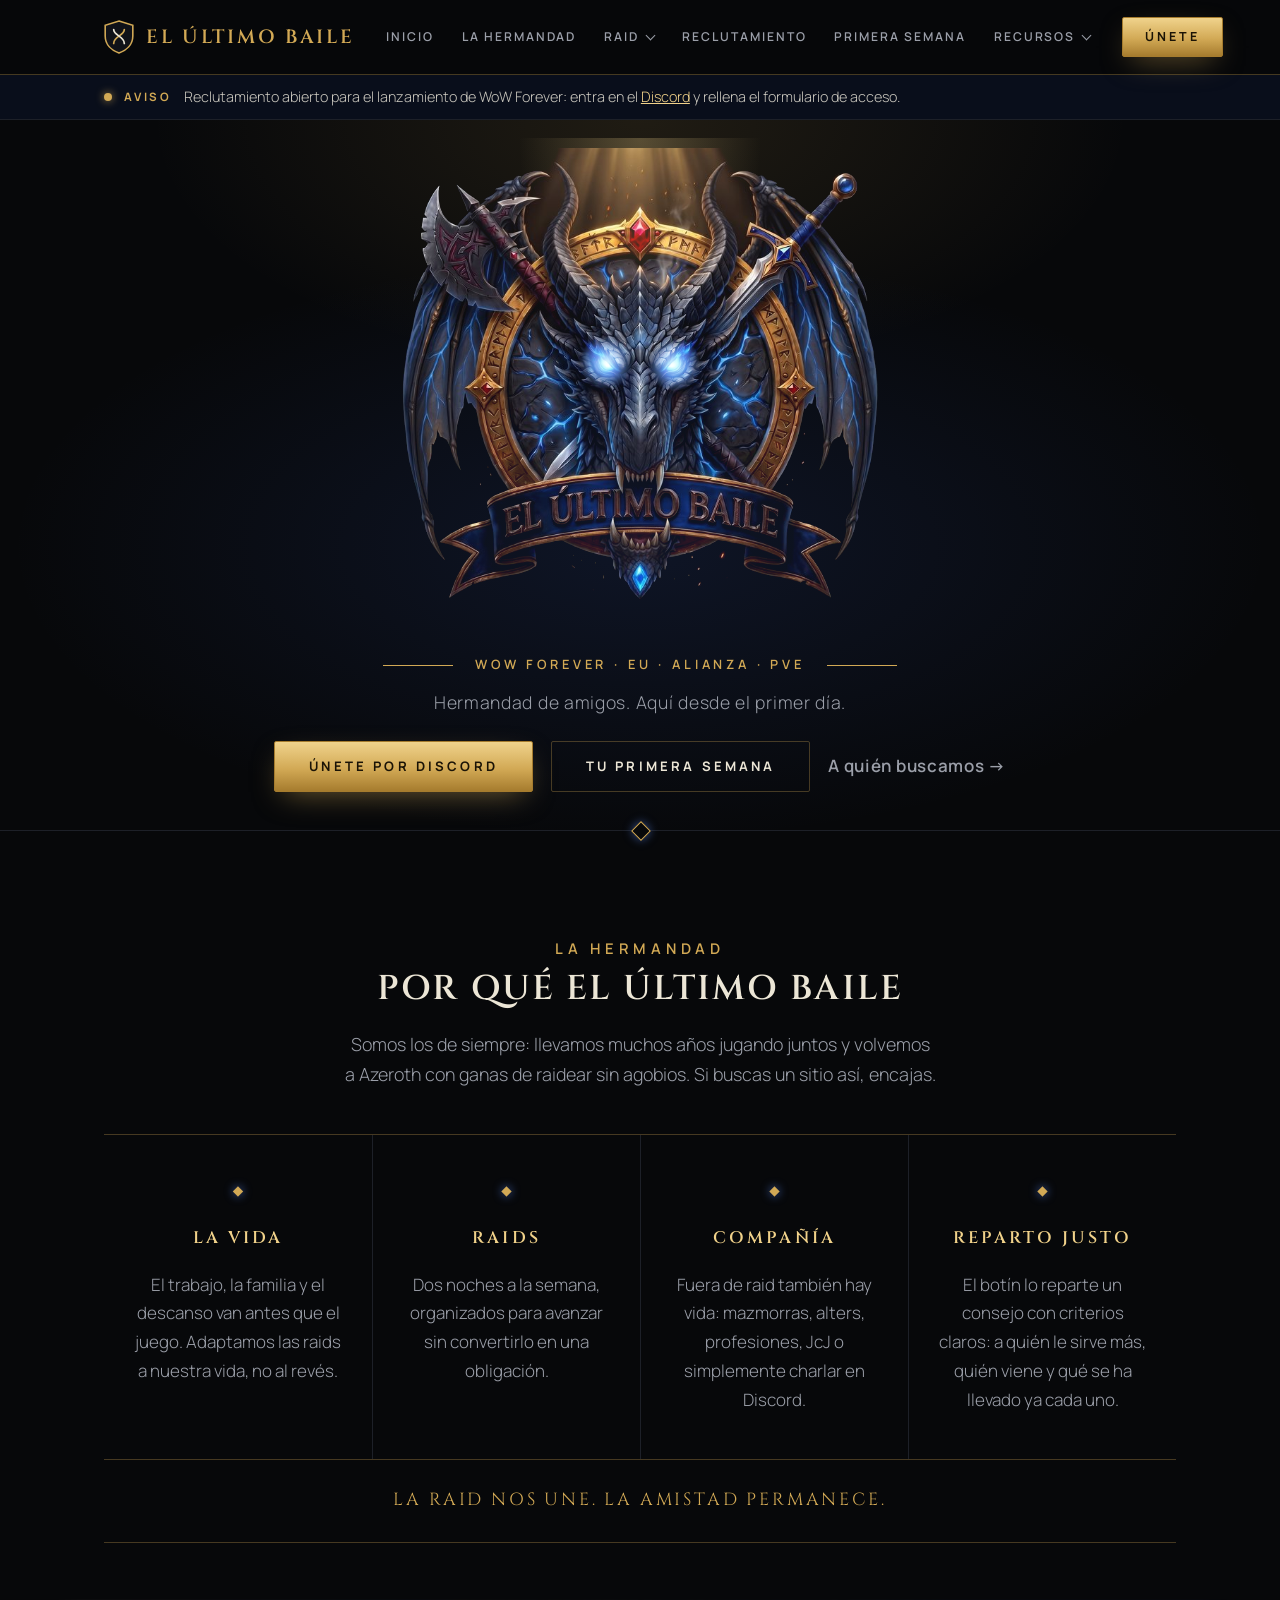
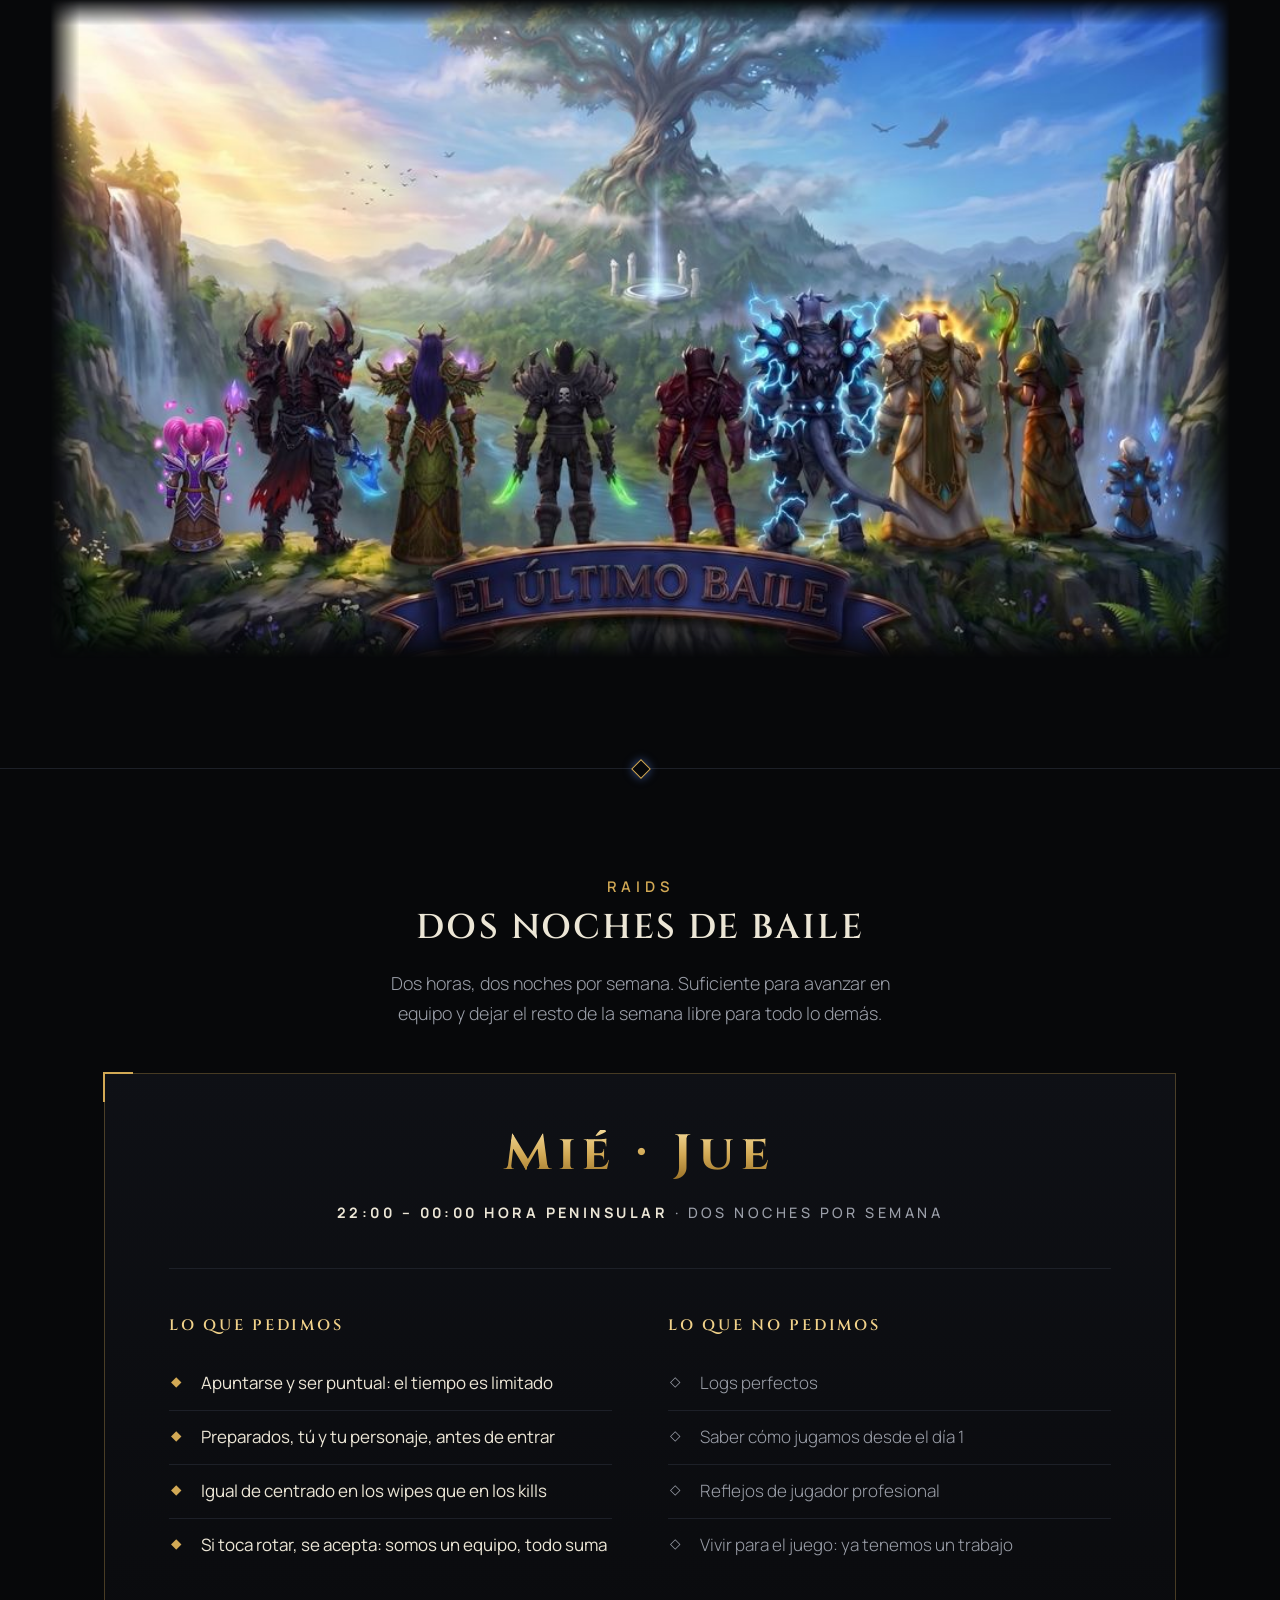
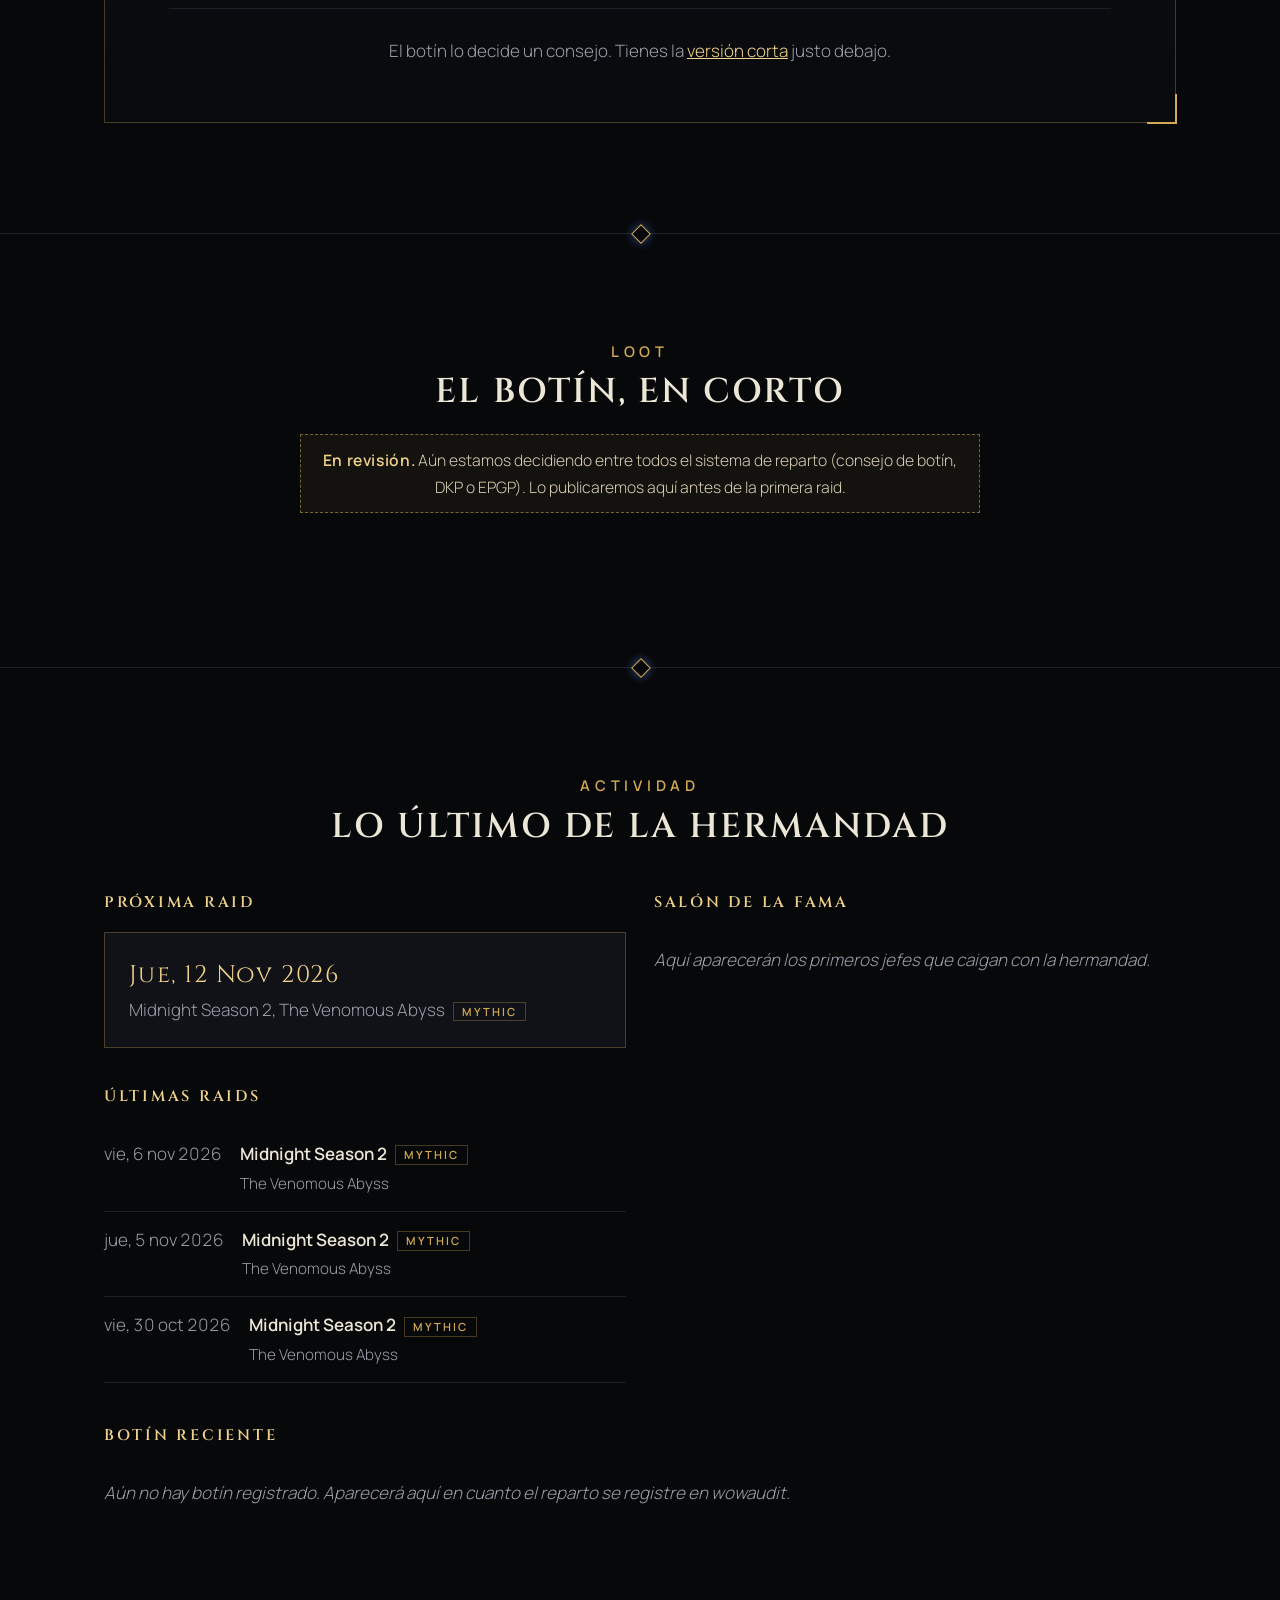
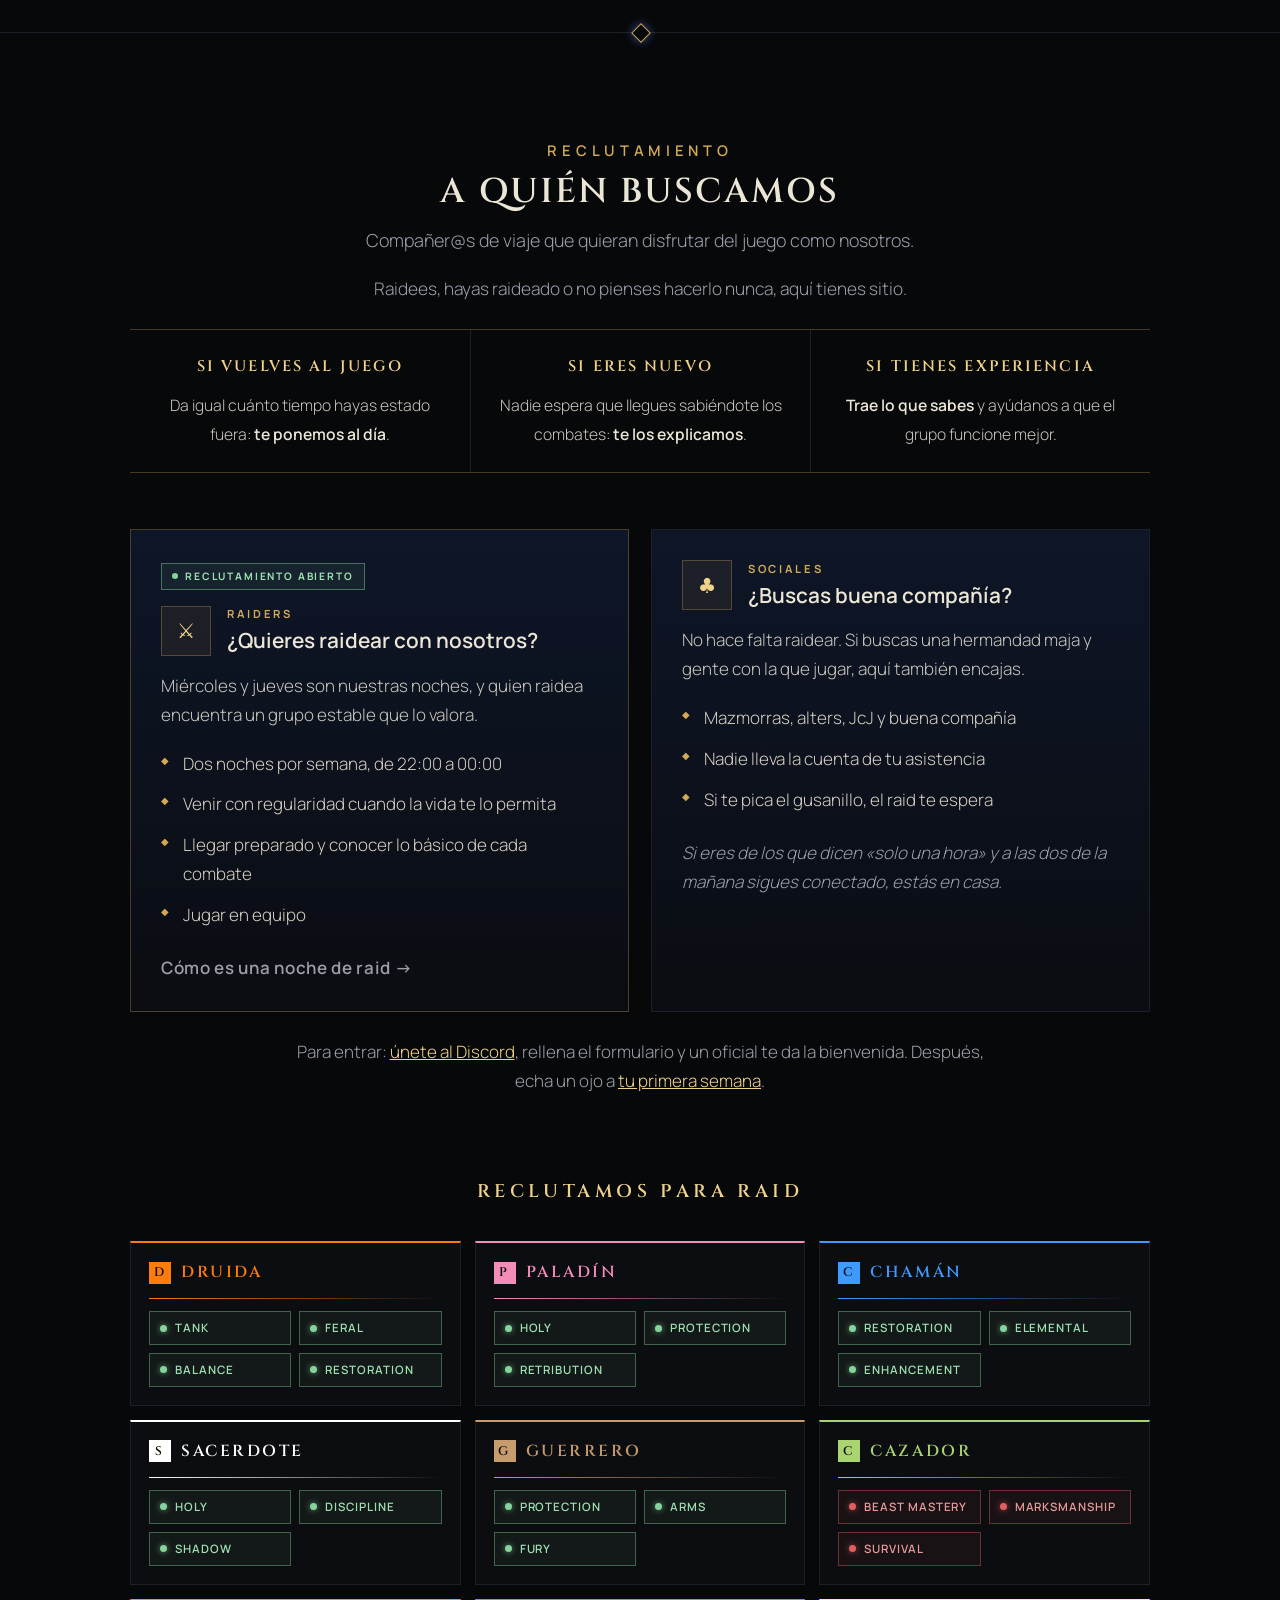
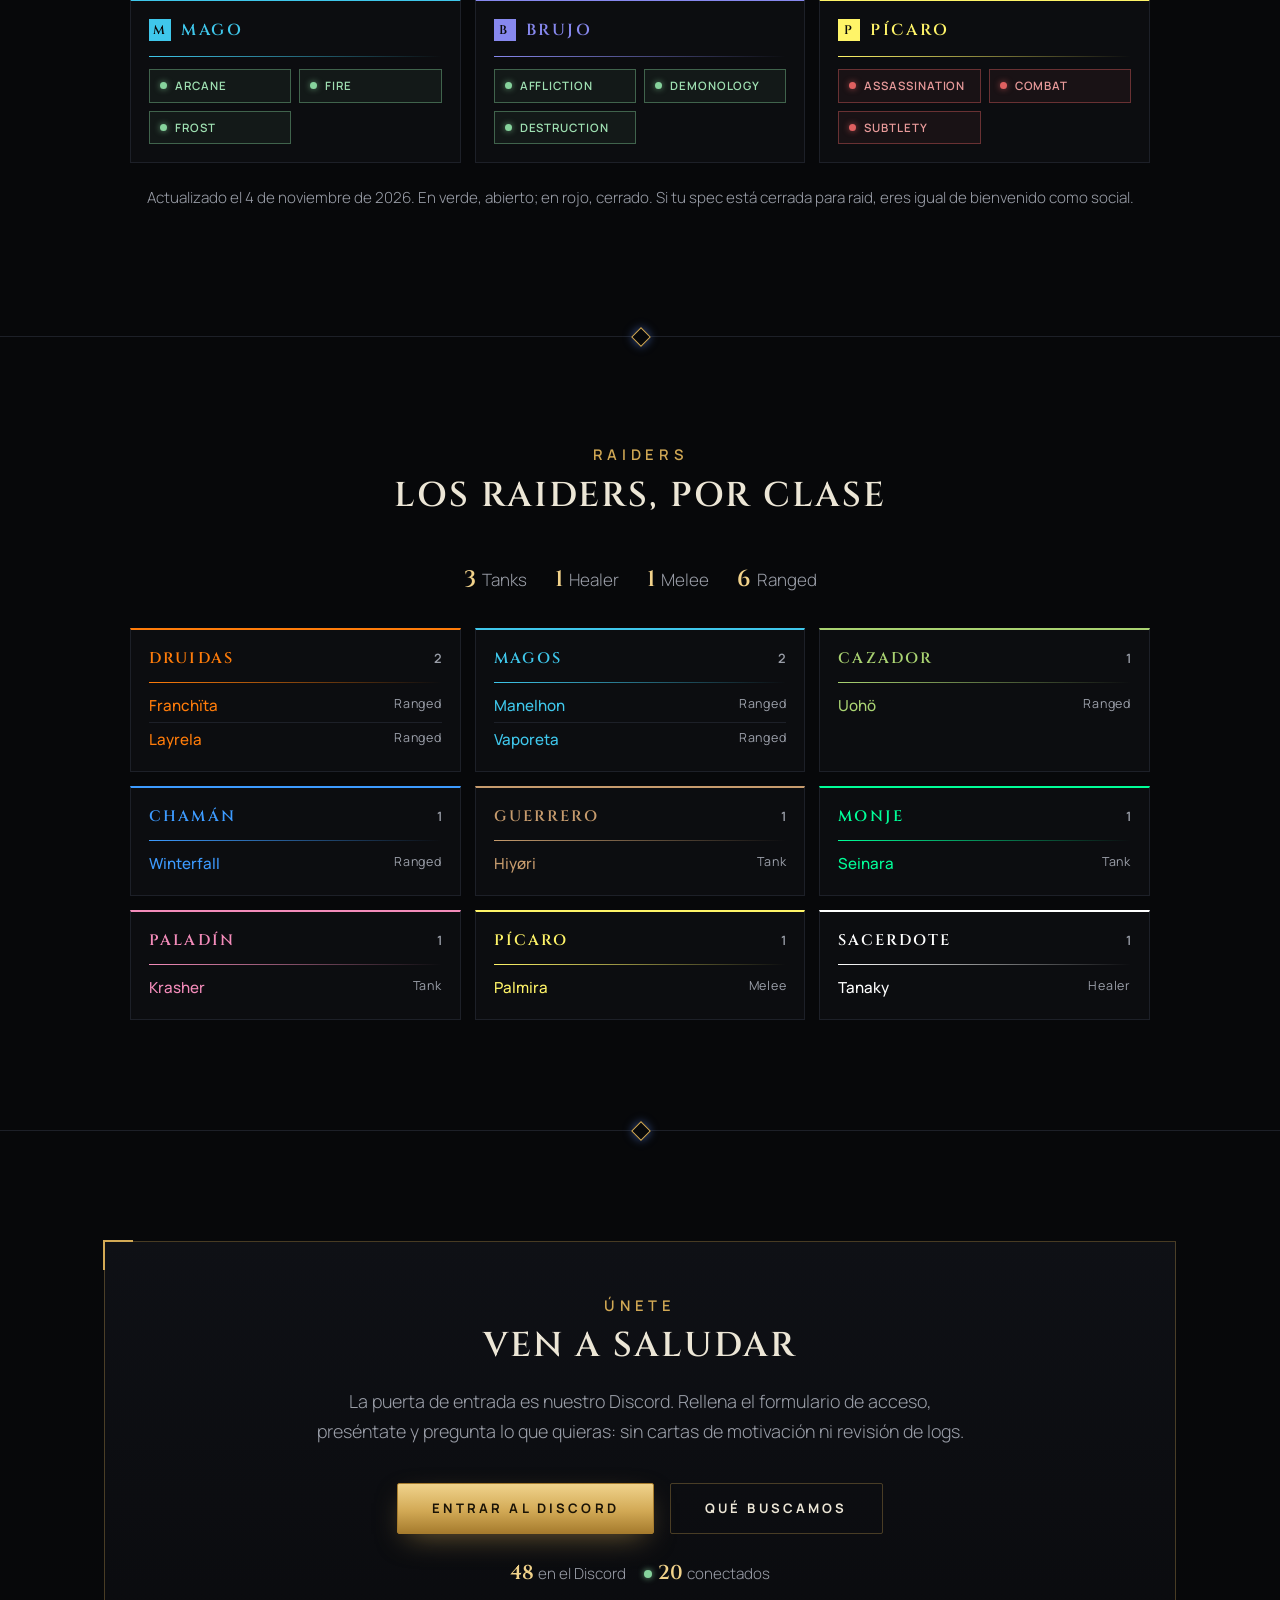
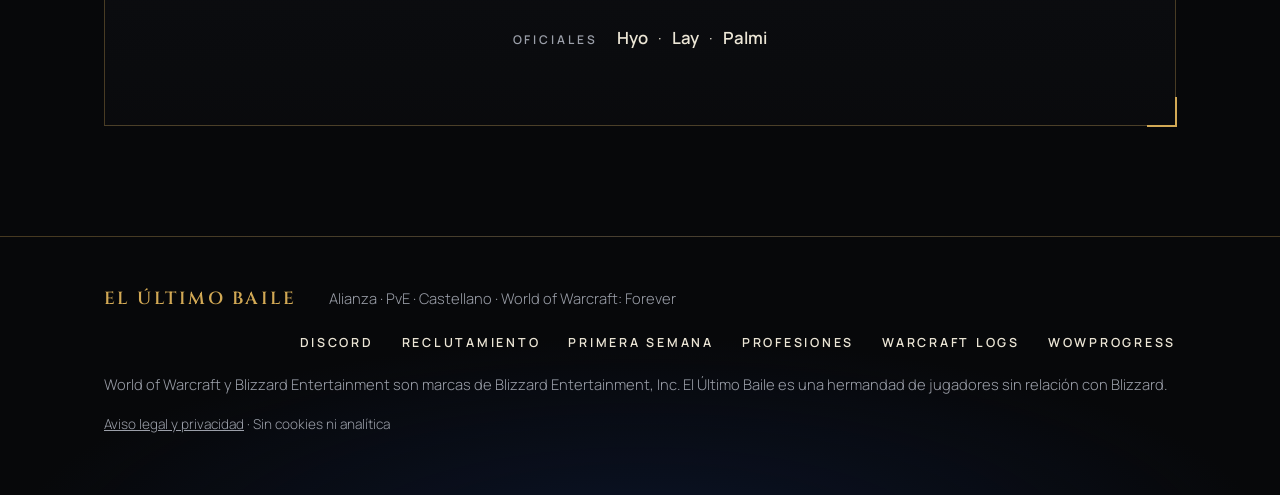
==== commit 3698c0f5: "Menú: Inicio, La hermandad y Primera semana siempre a la vista junto al botón Menú en pantallas estr" ====
--- a/index.html
+++ b/index.html
@@ -303,6 +303,7 @@
   .como-entrar{text-align:center;color:var(--suave);margin:26px auto 0;max-width:720px}
   .como-entrar a{color:var(--oro-claro)}
   @media (max-width:820px){.tarjetas-union{grid-template-columns:1fr}.tarjeta-union{padding:26px 20px}}
+  @media (max-width:960px) and (min-width:721px){.clases,.roster{grid-template-columns:1fr 1fr}}
 </style>
 </head>
 <body>
@@ -317,13 +318,19 @@
       </svg>
       El Último Baile
     </a>
+    <ul class="rapidos">
+      <li><a class="enlace-menu" href="./#inicio">Inicio</a></li>
+      <li><a class="enlace-menu" href="./#hermandad">La hermandad</a></li>
+      <li><a class="enlace-menu" href="primera-semana.html">Primera semana</a></li>
+    </ul>
     <button class="menu-movil" type="button" aria-expanded="false" aria-controls="menu-principal"><span class="rayas" aria-hidden="true"></span><span class="texto-menu">Menú</span></button>
     <nav id="menu-principal" aria-label="Principal">
       <ul class="menu">
-        <li class="item-menu"><a class="enlace-menu" href="./#hermandad">La hermandad</a></li>
+        <li class="item-menu fijo"><a class="enlace-menu" href="./#inicio">Inicio</a></li>
+        <li class="item-menu fijo"><a class="enlace-menu" href="./#hermandad">La hermandad</a></li>
         <li class="grupo-menu">
-          <button class="titulo-menu" type="button" aria-expanded="false" aria-controls="sub-1">Raid</button>
-          <ul class="submenu" id="sub-1">
+          <button class="titulo-menu" type="button" aria-expanded="false" aria-controls="sub-2">Raid</button>
+          <ul class="submenu" id="sub-2">
             <li><a href="./#raids"><span class="t">Noches de raid</span><span class="d">Horario y lo que pedimos</span></a></li>
             <li><a href="./#botin"><span class="t">Loot <span class="etiqueta-menu">En revisión</span></span><span class="d">Cómo se reparte el botín</span></a></li>
             <li><a href="./#actividad"><span class="t">Actividad</span><span class="d">Próxima raid y últimas noches</span></a></li>
@@ -331,10 +338,10 @@
           </ul>
         </li>
         <li class="item-menu"><a class="enlace-menu" href="./#reclutamiento">Reclutamiento</a></li>
-        <li class="item-menu"><a class="enlace-menu" href="primera-semana.html">Primera semana</a></li>
+        <li class="item-menu fijo"><a class="enlace-menu" href="primera-semana.html">Primera semana</a></li>
         <li class="grupo-menu">
-          <button class="titulo-menu" type="button" aria-expanded="false" aria-controls="sub-4">Recursos</button>
-          <ul class="submenu" id="sub-4">
+          <button class="titulo-menu" type="button" aria-expanded="false" aria-controls="sub-5">Recursos</button>
+          <ul class="submenu" id="sub-5">
             <li><a href="profesiones.html"><span class="t">Profesiones <span class="etiqueta-menu">Nuevo</span></span><span class="d">Quién fabrica qué en la hermandad</span></a></li>
           </ul>
         </li>
--- a/comun/menu.css
+++ b/comun/menu.css
@@ -18,7 +18,7 @@
   background:#0b0c10;border:1px solid var(--filete);box-shadow:0 18px 40px rgba(0,0,0,.55);display:none}
 .submenu::before{content:"";position:absolute;left:0;right:0;top:-10px;height:10px}
 .grupo-menu.abierto>.submenu{display:block}
-@media (hover:hover) and (min-width:1101px){
+@media (hover:hover) and (min-width:1241px){
   .grupo-menu:hover>.submenu{display:block}
   .grupo-menu:hover>.titulo-menu::after{transform:translateY(1px) rotate(225deg)}
 }
@@ -35,7 +35,7 @@
 .menu-movil .rayas{width:16px;height:2px;background:currentColor;position:relative}
 .menu-movil .rayas::before,.menu-movil .rayas::after{content:"";position:absolute;left:0;width:16px;height:2px;background:currentColor}
 .menu-movil .rayas::before{top:-5px}.menu-movil .rayas::after{top:5px}
-@media (max-width:1100px){
+@media (max-width:1240px){
   .barra .fila1{gap:12px}
   .menu-movil{display:inline-flex}
   .barra nav{display:none;position:absolute;top:100%;left:0;right:0;margin:0;background:#0b0c10;border-bottom:1px solid var(--filete);
@@ -55,6 +55,26 @@
   .barra nav{padding:10px 24px 18px}
 }
 @media (max-width:400px){
-  .marca{font-size:.86rem;letter-spacing:.08em}
+  .marca{font-size:.82rem;letter-spacing:.06em;gap:8px}
+  .marca svg{width:24px;height:28px}
+  .barra .boton{padding:9px 10px;letter-spacing:.12em}
+  .menu-movil{padding:9px 10px}
+  .rapidos .enlace-menu{padding:12px 7px;letter-spacing:.1em}
   .menu-movil .texto-menu{display:none}
 }
+
+/* Accesos rápidos: en pantallas estrechas, junto al botón Menú */
+.rapidos{display:none;list-style:none;margin:0 0 0 auto;padding:0;gap:2px}
+@media (max-width:1240px){
+  .rapidos{display:flex}
+  .rapidos .enlace-menu{padding:12px 10px}
+  .menu-movil{margin-left:6px}
+  .menu>.fijo{display:none}
+}
+@media (max-width:960px){
+  .barra .fila1{flex-wrap:wrap;height:auto;padding-top:10px;row-gap:0}
+  .marca{flex:1}
+  .rapidos{order:5;flex:0 0 100%;justify-content:center;margin:8px 0 0;border-top:1px solid var(--linea);padding:2px 0}
+  .rapidos .enlace-menu{font-size:.7rem;letter-spacing:.14em;padding:12px 10px}
+  .menu-movil{margin-left:0}
+}
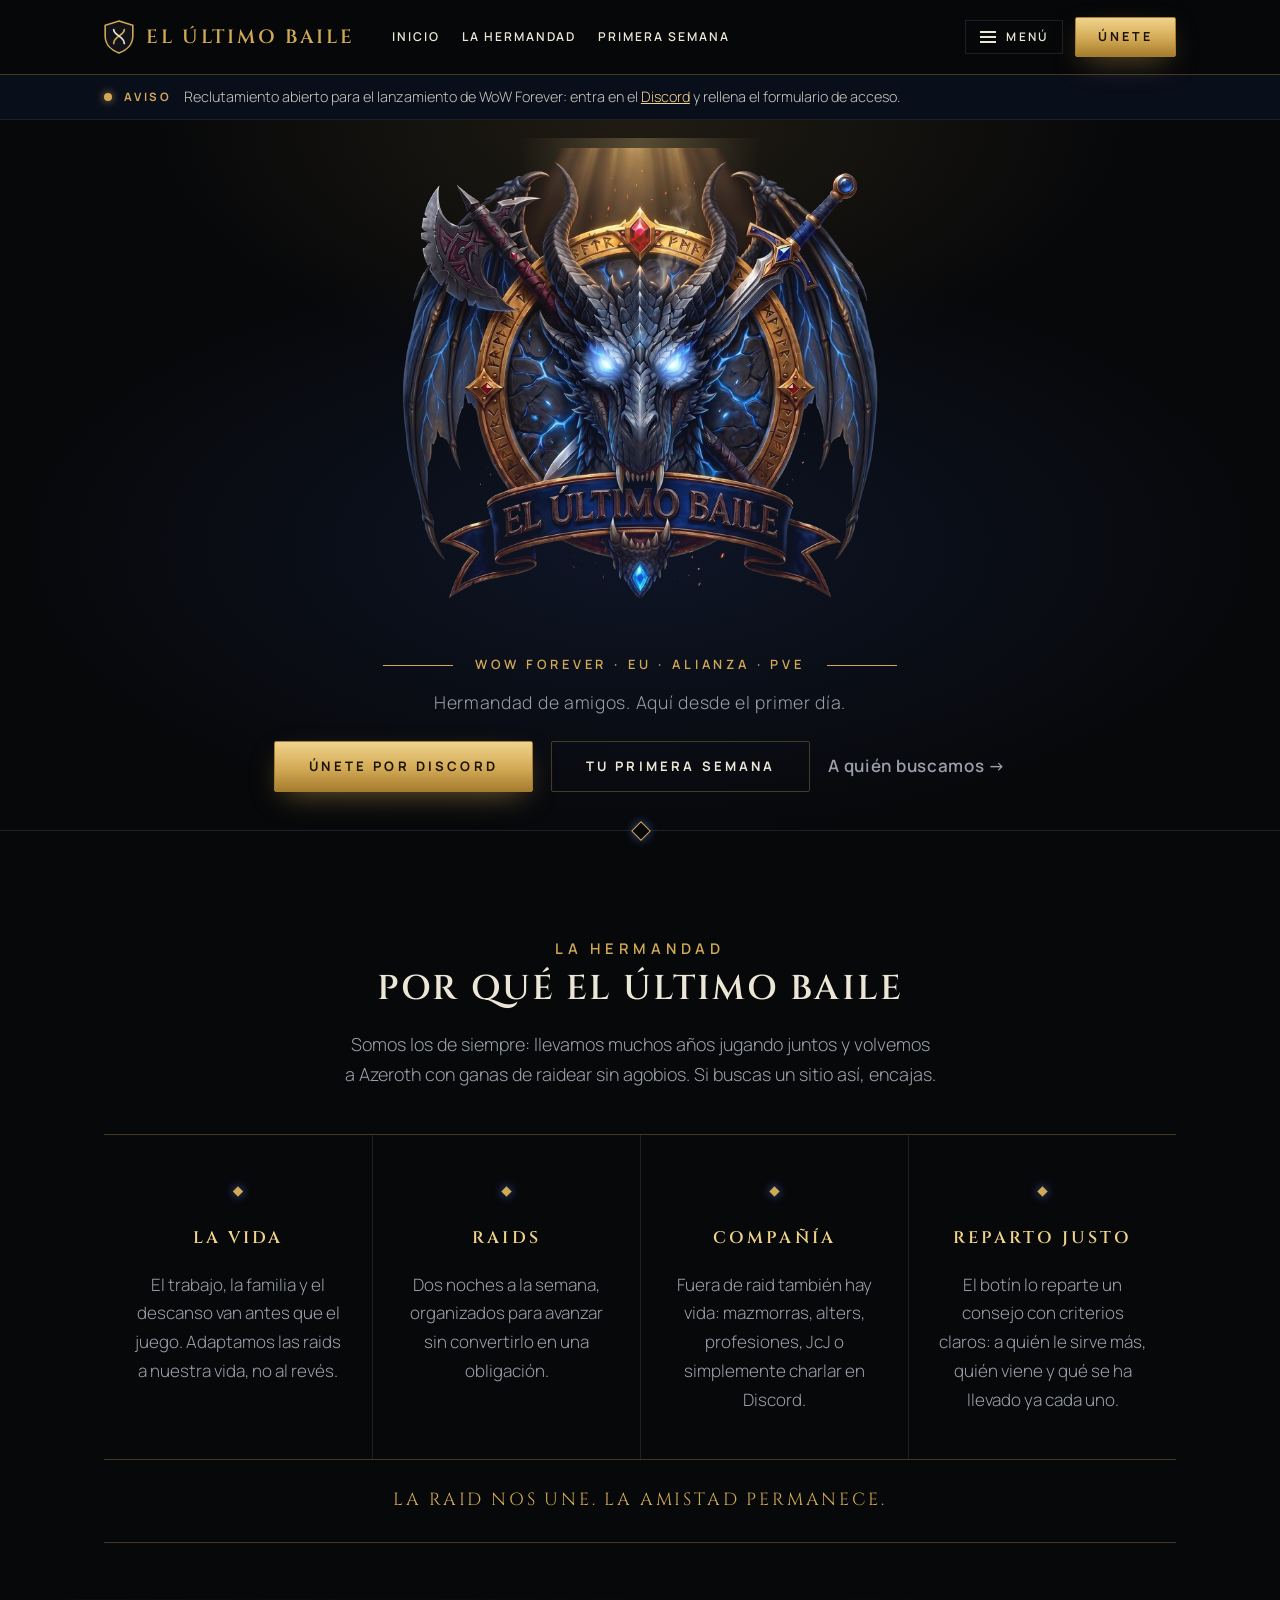
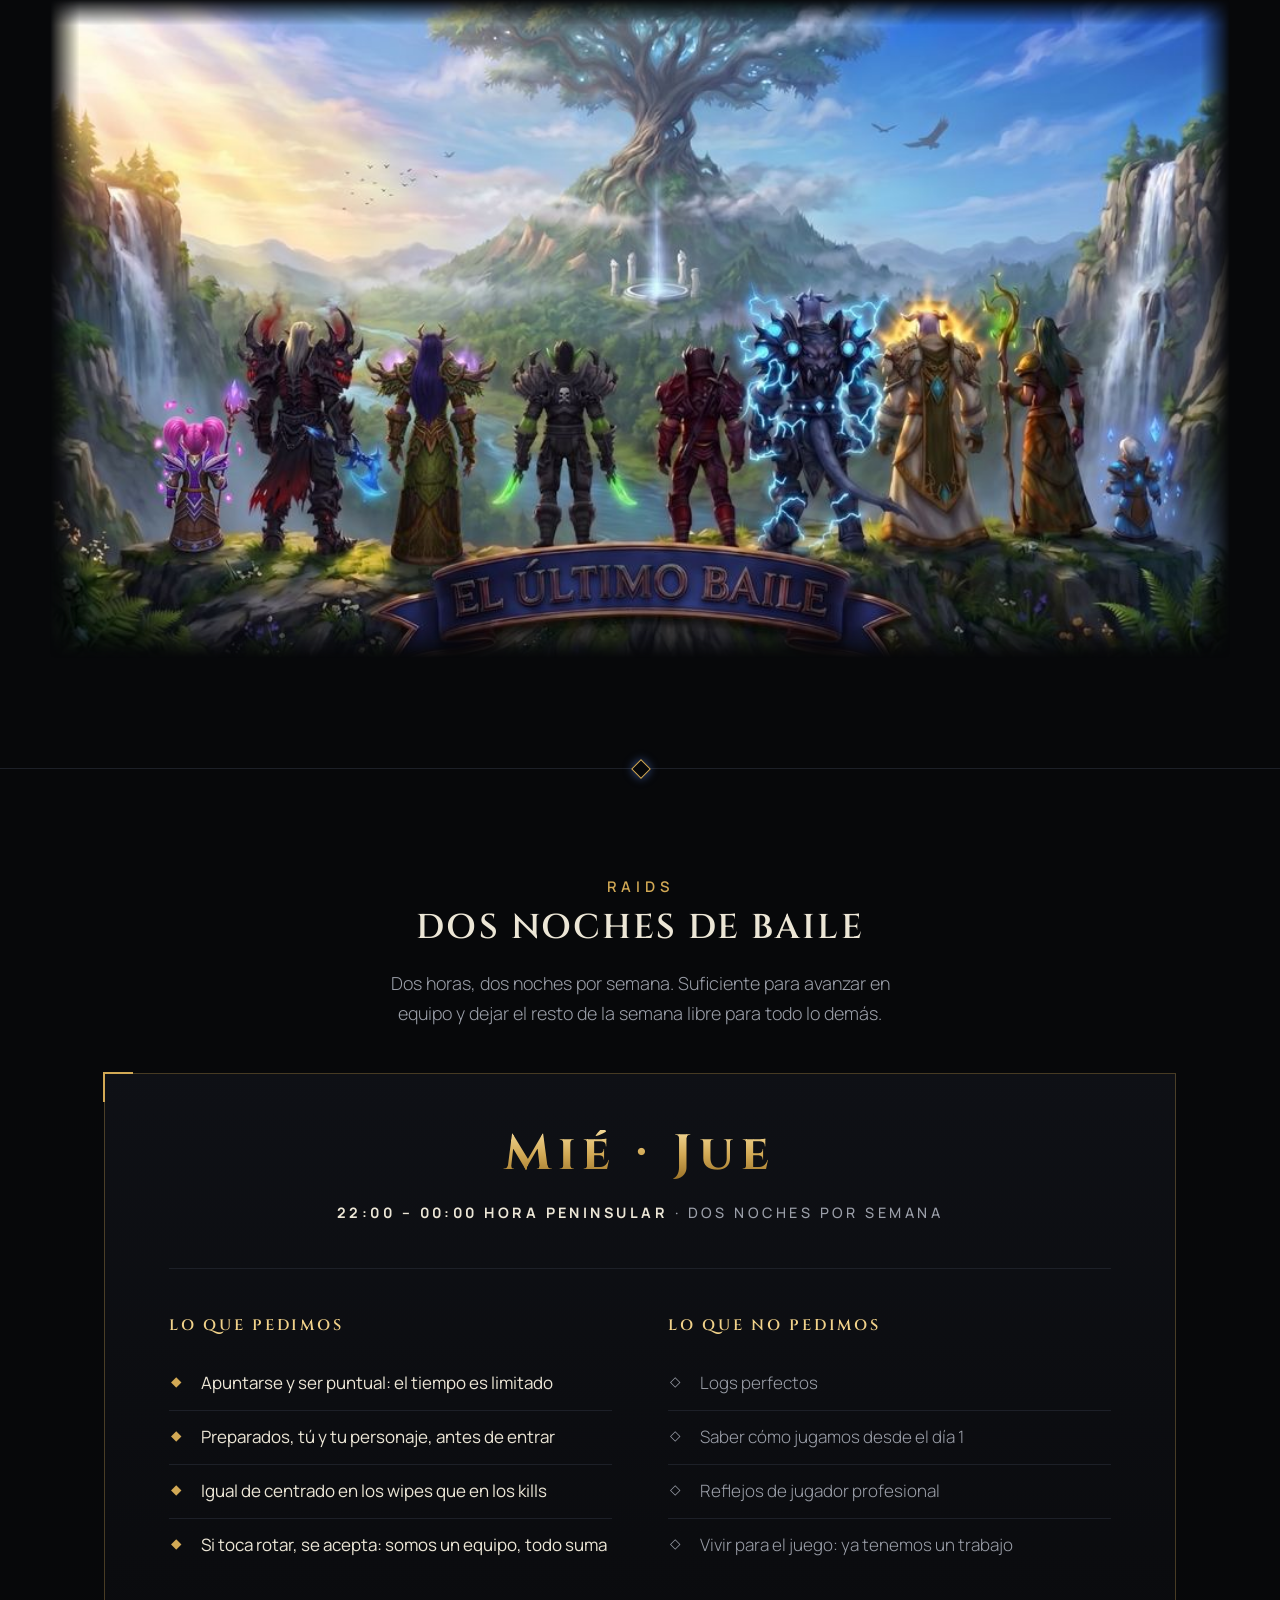
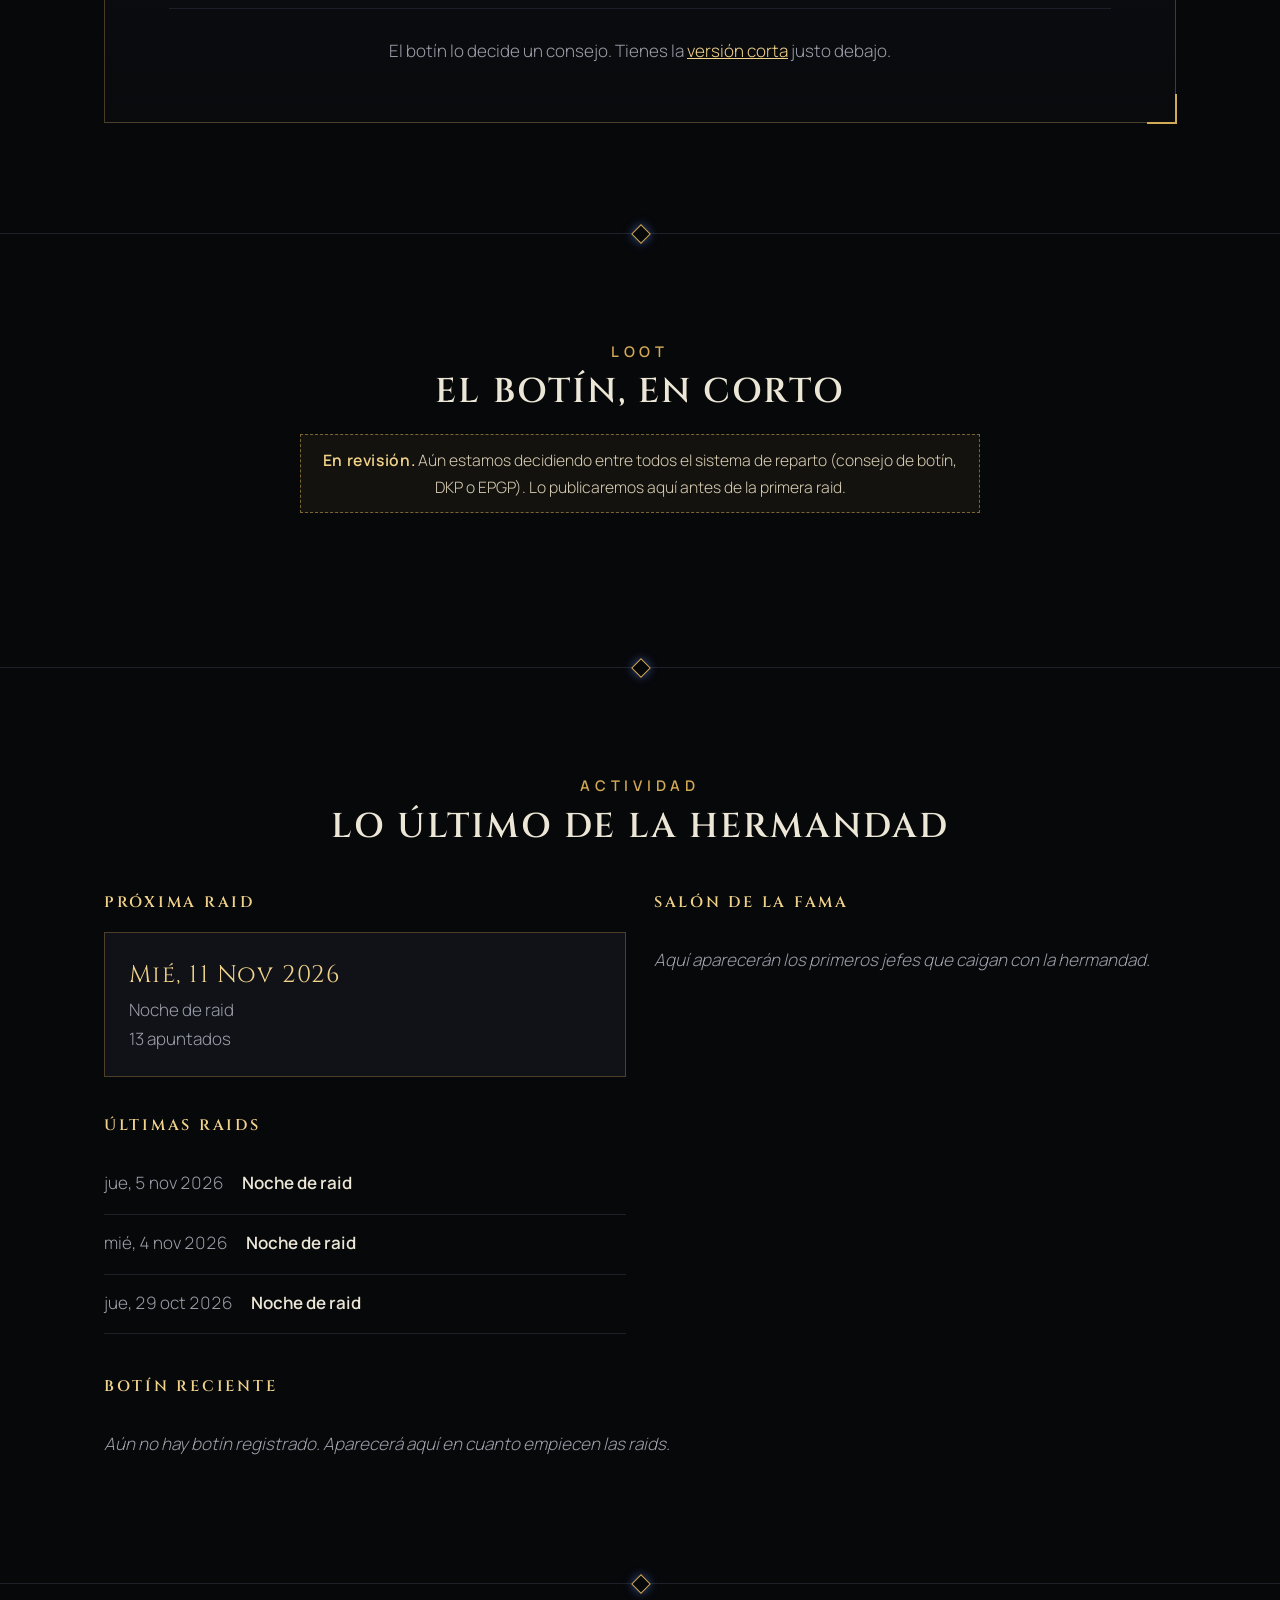
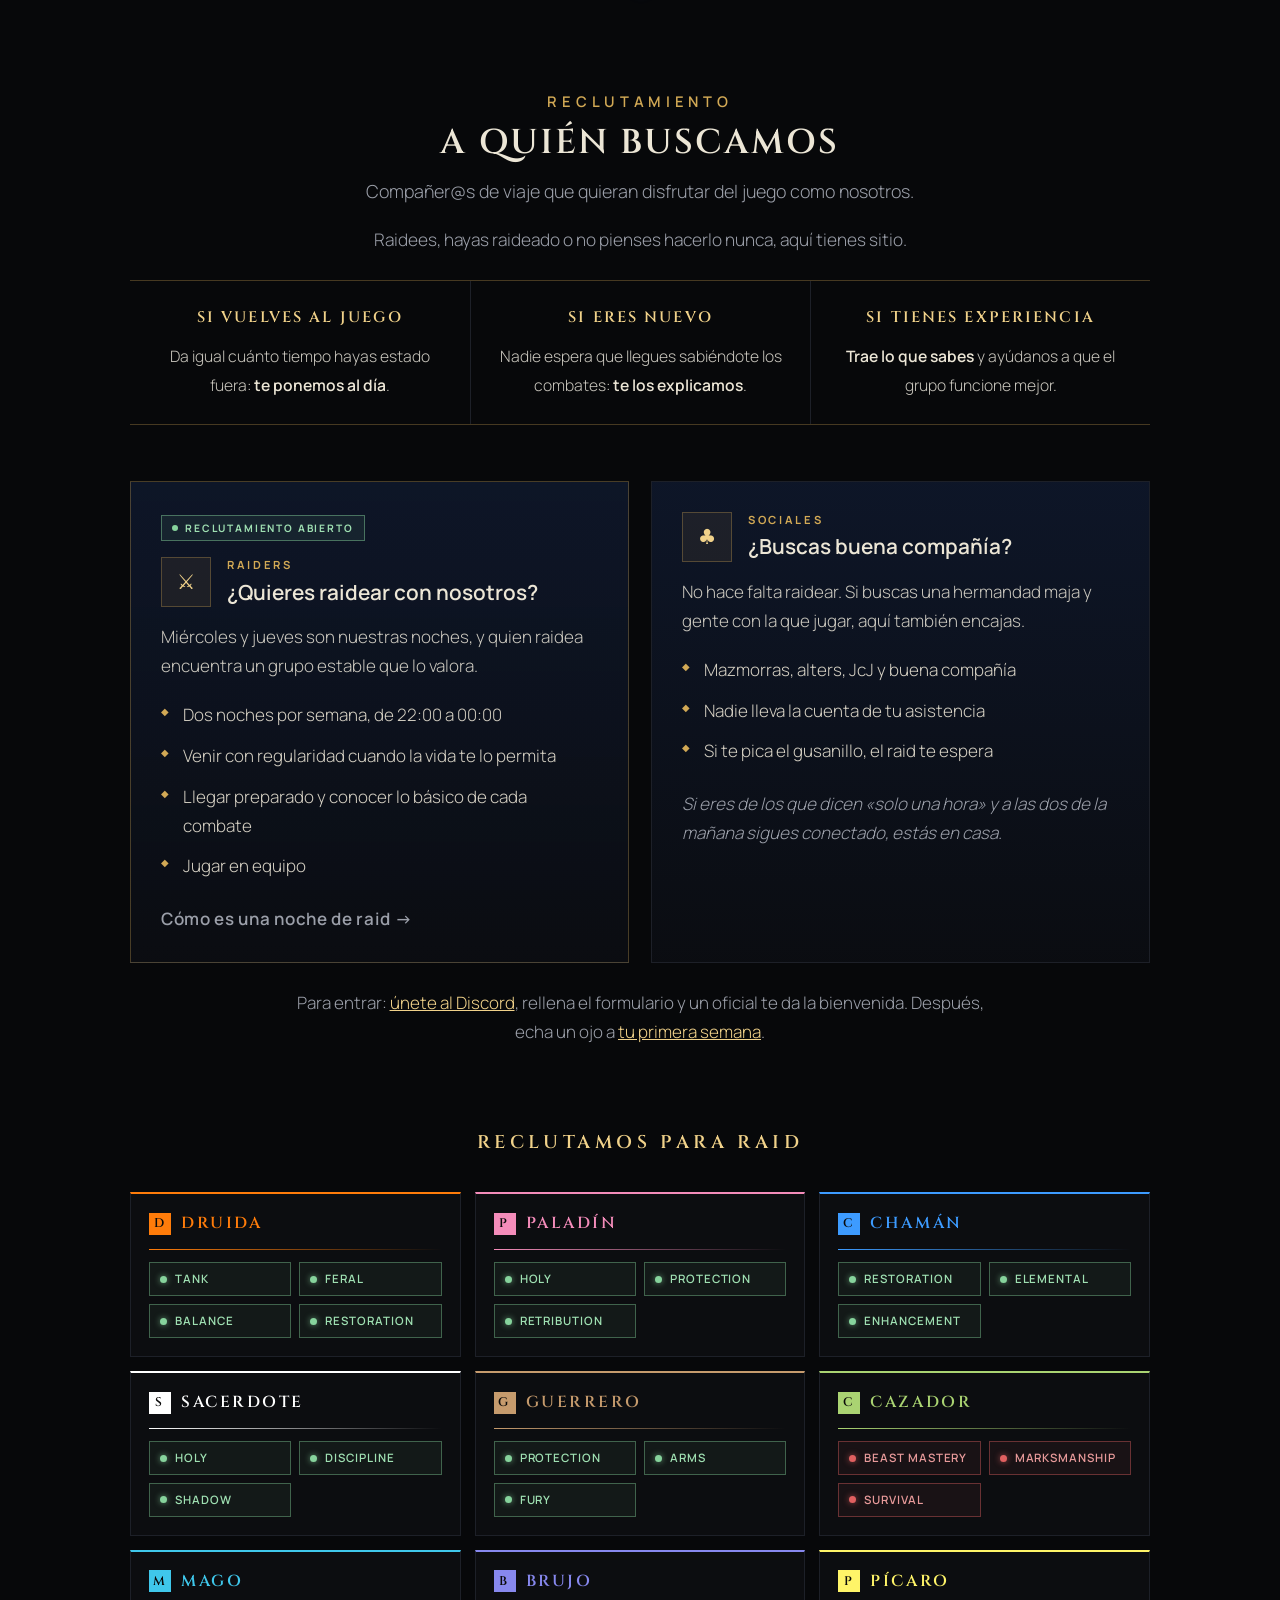
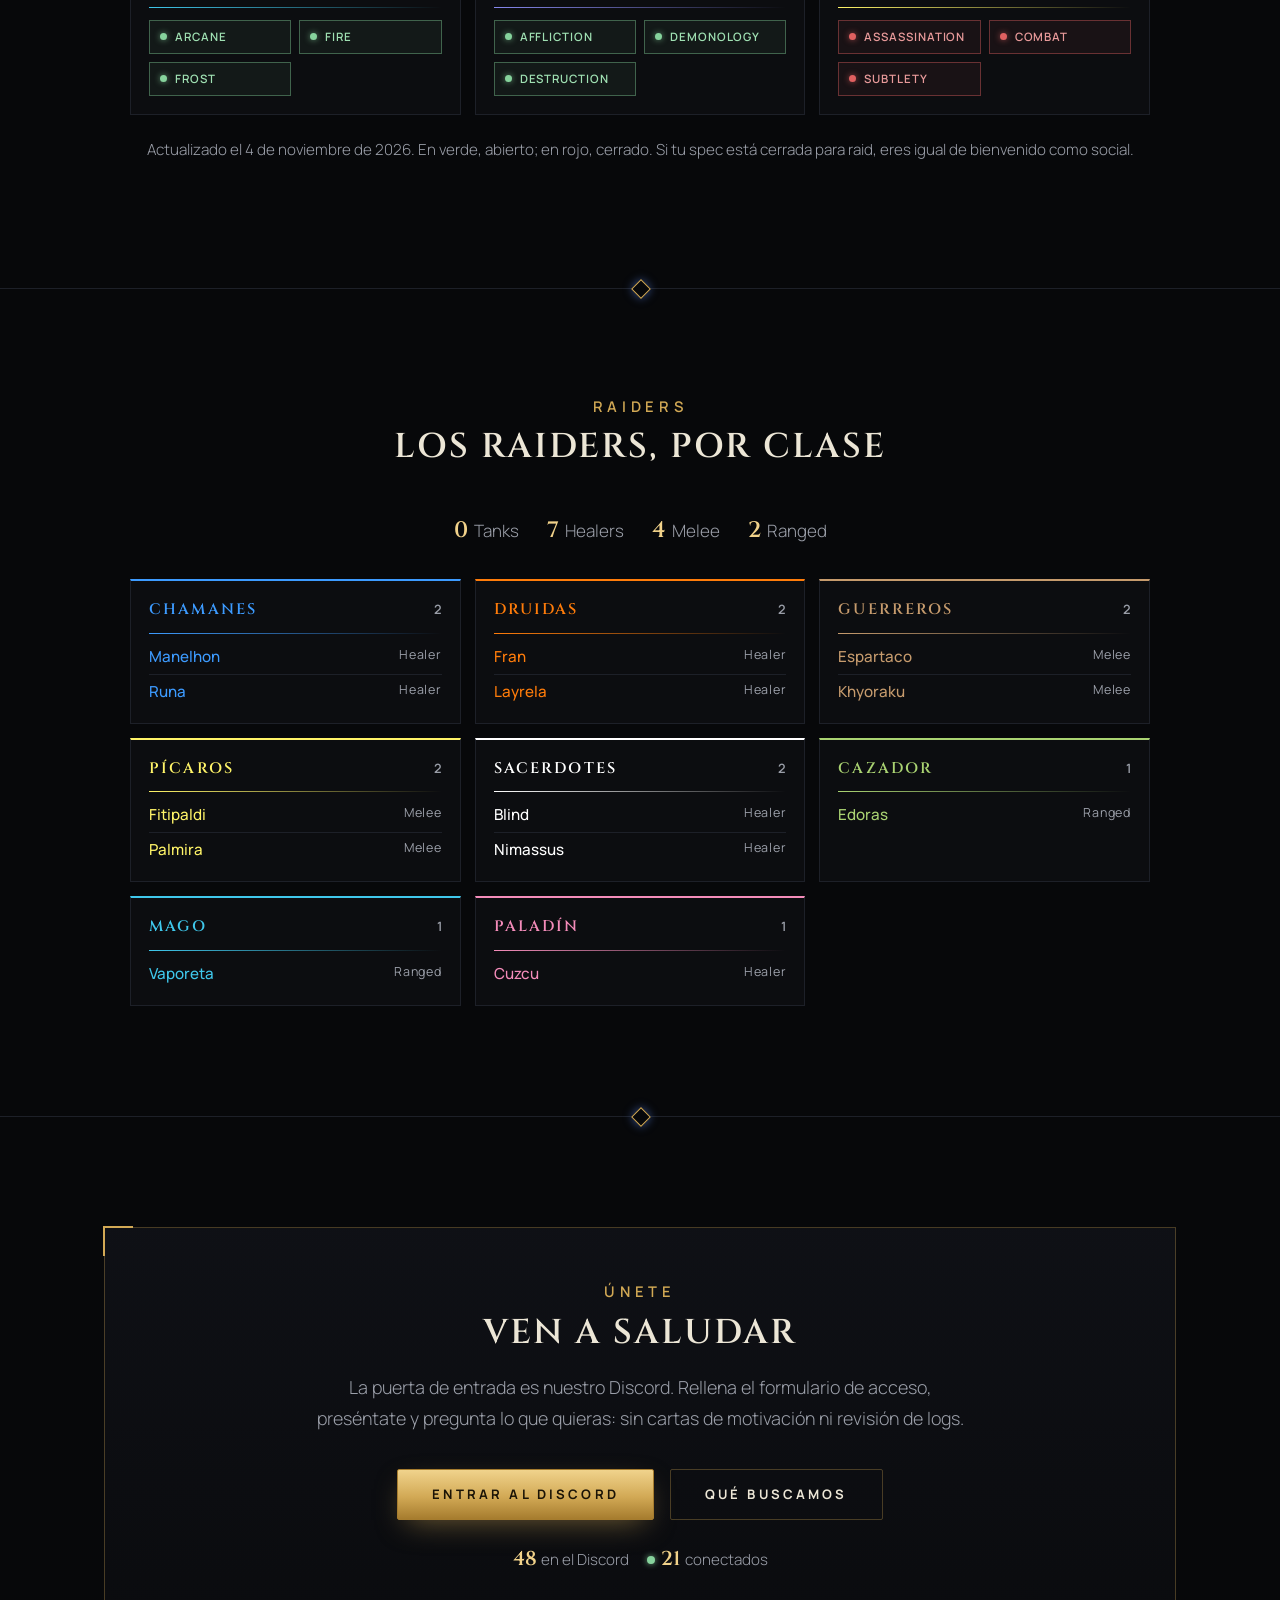
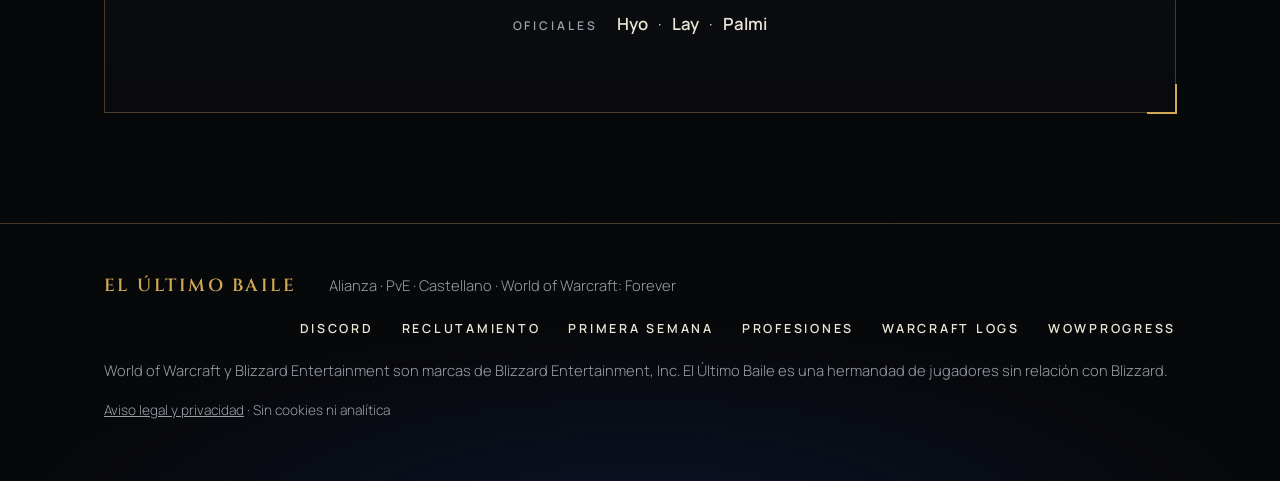
==== commit 476017f0: "Datos de Forever: Noche de raid para eventos sin nombre, plural de Chamanes/Paladines, texto de botí" ====
--- a/index.html
+++ b/index.html
@@ -661,7 +661,8 @@
           const [claseEs, color] = CLASES[c] || ["Otros", "#9b9fa9"];
           const caja = el("div", "grupo");
           caja.style.setProperty("--c", color);
-          const h = el("h4", "", claseEs + (grupos[c].length > 1 && !claseEs.endsWith("s") ? "s" : ""));
+          const PLURAL = { "Chamán": "Chamanes", "Paladín": "Paladines", "Caballero de la Muerte": "Caballeros de la Muerte" };
+          const h = el("h4", "", grupos[c].length > 1 ? (PLURAL[claseEs] || claseEs + (claseEs.endsWith("s") ? "" : "s")) : claseEs);
           h.append(el("span", "", String(grupos[c].length)));
           const ul = el("ul");
           grupos[c].forEach(p => {
@@ -694,6 +695,8 @@
   })();
 
   // Actividad: actividad.json lo genera el robot desde wowaudit (raids y botín). Todo con textContent.
+  // Los eventos sin nombre propio de wowaudit ("Event") se muestran como "Noche de raid".
+  const nombreRaid = t => (!t || /^event$/i.test(String(t).trim())) ? "" : t;
   (function () {
     const fmt = f => {
       const d = new Date(f + "T12:00:00");
@@ -710,7 +713,7 @@
         const p = d && d.proxima_raid;
         if (p && p.fecha) {
           const titulo = el("div", "fecha-grande", fmt(p.fecha));
-          const det = el("div", "detalle", [p.titulo, p.instancia].filter(Boolean).join(", "));
+          const det = el("div", "detalle", [nombreRaid(p.titulo), p.instancia].filter(Boolean).join(", ") || "Noche de raid");
           if (p.dificultad) det.append(el("span", "etiqueta-dif", p.dificultad));
           const ap = p.apuntados > 0 ? el("div", "detalle", p.apuntados + " apuntados") : "";
           proxima.replaceChildren(titulo, det, ap);
@@ -720,9 +723,9 @@
         if (lista.length) {
           ultimas.replaceChildren(...lista.map(r => {
             const li = el("li");
-            const que = el("span", "que", r.titulo || r.instancia || "Raid");
+            const que = el("span", "que", nombreRaid(r.titulo) || r.instancia || "Noche de raid");
             if (r.dificultad) que.append(el("span", "etiqueta-dif", r.dificultad));
-            const extra = [r.titulo ? r.instancia : "", r.apuntados > 0 ? r.apuntados + " apuntados" : ""].filter(Boolean).join(", ");
+            const extra = [nombreRaid(r.titulo) ? r.instancia : "", r.apuntados > 0 ? r.apuntados + " apuntados" : ""].filter(Boolean).join(", ");
             li.append(el("span", "cuando", fmt(r.fecha)), que, el("span", "detalle", extra));
             return li;
           }));
@@ -742,7 +745,7 @@
           });
           tabla.append(thead, tbody);
           botin.replaceChildren(tabla);
-        } else vacio(botin, "Aún no hay botín registrado. Aparecerá aquí en cuanto el reparto se registre en wowaudit.");
+        } else vacio(botin, "Aún no hay botín registrado. Aparecerá aquí en cuanto empiecen las raids.");
       })
       .catch(() => {
         vacio(proxima, "No se ha podido cargar.");
--- a/comun/menu.css
+++ b/comun/menu.css
@@ -2,7 +2,8 @@
 .barra{position:sticky;top:0;z-index:30;background:rgba(7,8,10,.95);backdrop-filter:blur(8px);border-bottom:1px solid var(--filete)}
 .barra .fila1{display:flex;align-items:center;gap:20px;height:74px;position:relative}
 .marca{display:flex;align-items:center;gap:12px;text-decoration:none;font-family:var(--titulos);font-weight:600;font-size:1.2rem;letter-spacing:.14em;text-transform:uppercase;color:var(--oro);white-space:nowrap}
-.barra nav{margin-left:auto}
+.barra nav{margin-left:16px}
+.barra .fila1>.boton{margin-left:auto}
 .barra .boton{padding:13px 22px;font-size:.78rem}
 .menu{list-style:none;display:flex;gap:4px;margin:0;padding:0}
 .grupo-menu{position:relative}
@@ -18,7 +19,7 @@
   background:#0b0c10;border:1px solid var(--filete);box-shadow:0 18px 40px rgba(0,0,0,.55);display:none}
 .submenu::before{content:"";position:absolute;left:0;right:0;top:-10px;height:10px}
 .grupo-menu.abierto>.submenu{display:block}
-@media (hover:hover) and (min-width:1241px){
+@media (hover:hover) and (min-width:99999px){
   .grupo-menu:hover>.submenu{display:block}
   .grupo-menu:hover>.titulo-menu::after{transform:translateY(1px) rotate(225deg)}
 }
@@ -35,14 +36,14 @@
 .menu-movil .rayas{width:16px;height:2px;background:currentColor;position:relative}
 .menu-movil .rayas::before,.menu-movil .rayas::after{content:"";position:absolute;left:0;width:16px;height:2px;background:currentColor}
 .menu-movil .rayas::before{top:-5px}.menu-movil .rayas::after{top:5px}
-@media (max-width:1240px){
+@media all{
   .barra .fila1{gap:12px}
   .menu-movil{display:inline-flex}
   .barra nav{display:none;position:absolute;top:100%;left:0;right:0;margin:0;background:#0b0c10;border-bottom:1px solid var(--filete);
     box-shadow:0 18px 40px rgba(0,0,0,.6);max-height:calc(100vh - 80px);overflow-y:auto;padding:10px 24px 18px}
   .barra nav.abierto{display:block}
   .menu{flex-direction:column;gap:0}
-  .menu>li+li{border-top:1px solid var(--linea)}
+  .menu>li:not(.fijo)~li:not(.fijo){border-top:1px solid var(--linea)}
   .enlace-menu{padding:16px 0;color:var(--texto);font-size:.76rem}
   .titulo-menu{width:100%;justify-content:space-between;padding:16px 0;color:var(--oro);font-size:.76rem}
   .titulo-menu::after{display:none}
@@ -64,17 +65,24 @@
 }
 
 /* Accesos rápidos: en pantallas estrechas, junto al botón Menú */
-.rapidos{display:none;list-style:none;margin:0 0 0 auto;padding:0;gap:2px}
-@media (max-width:1240px){
+.rapidos{display:none;list-style:none;margin:0 0 0 16px;padding:0;gap:2px}
+@media all{
   .rapidos{display:flex}
   .rapidos .enlace-menu{padding:12px 10px}
-  .menu-movil{margin-left:6px}
+  .menu-movil{margin-left:auto}
+  .barra .fila1>.boton{margin-left:0}
   .menu>.fijo{display:none}
 }
 @media (max-width:960px){
   .barra .fila1{flex-wrap:wrap;height:auto;padding-top:10px;row-gap:0}
   .marca{flex:1}
-  .rapidos{order:5;flex:0 0 100%;justify-content:center;margin:8px 0 0;border-top:1px solid var(--linea);padding:2px 0}
+  .rapidos{order:5;flex:0 0 100%;justify-content:flex-start;margin:8px 0 0;border-top:1px solid var(--linea);padding:2px 0 2px 0}
+  .rapidos li:first-child .enlace-menu{padding-left:0}
   .rapidos .enlace-menu{font-size:.7rem;letter-spacing:.14em;padding:12px 10px}
-  .menu-movil{margin-left:0}
+  .menu-movil{margin-left:auto}
 }
+
+/* En pantallas anchas, el panel del Menú se abre como desplegable bajo el botón */
+@media (min-width:961px){
+  .barra nav{left:auto;right:137px;width:380px;border:1px solid var(--filete);border-top:0}
+}
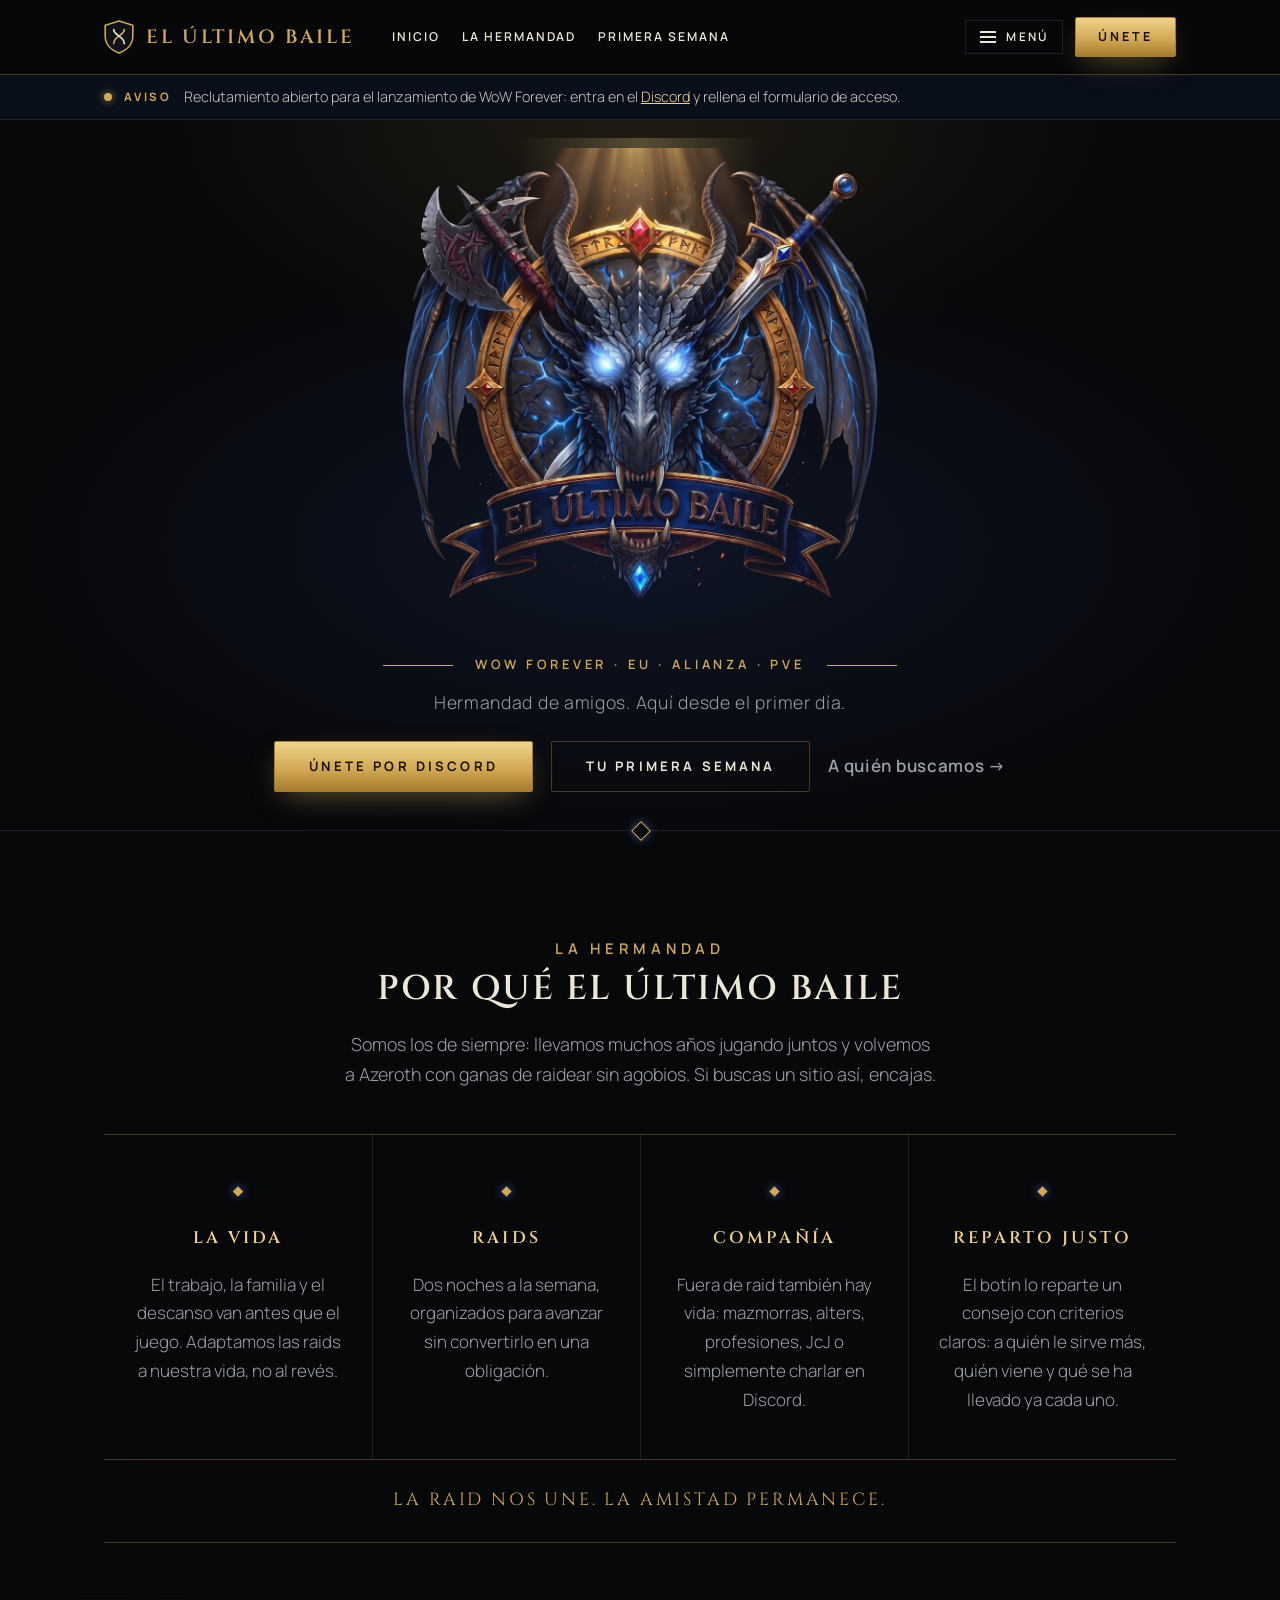
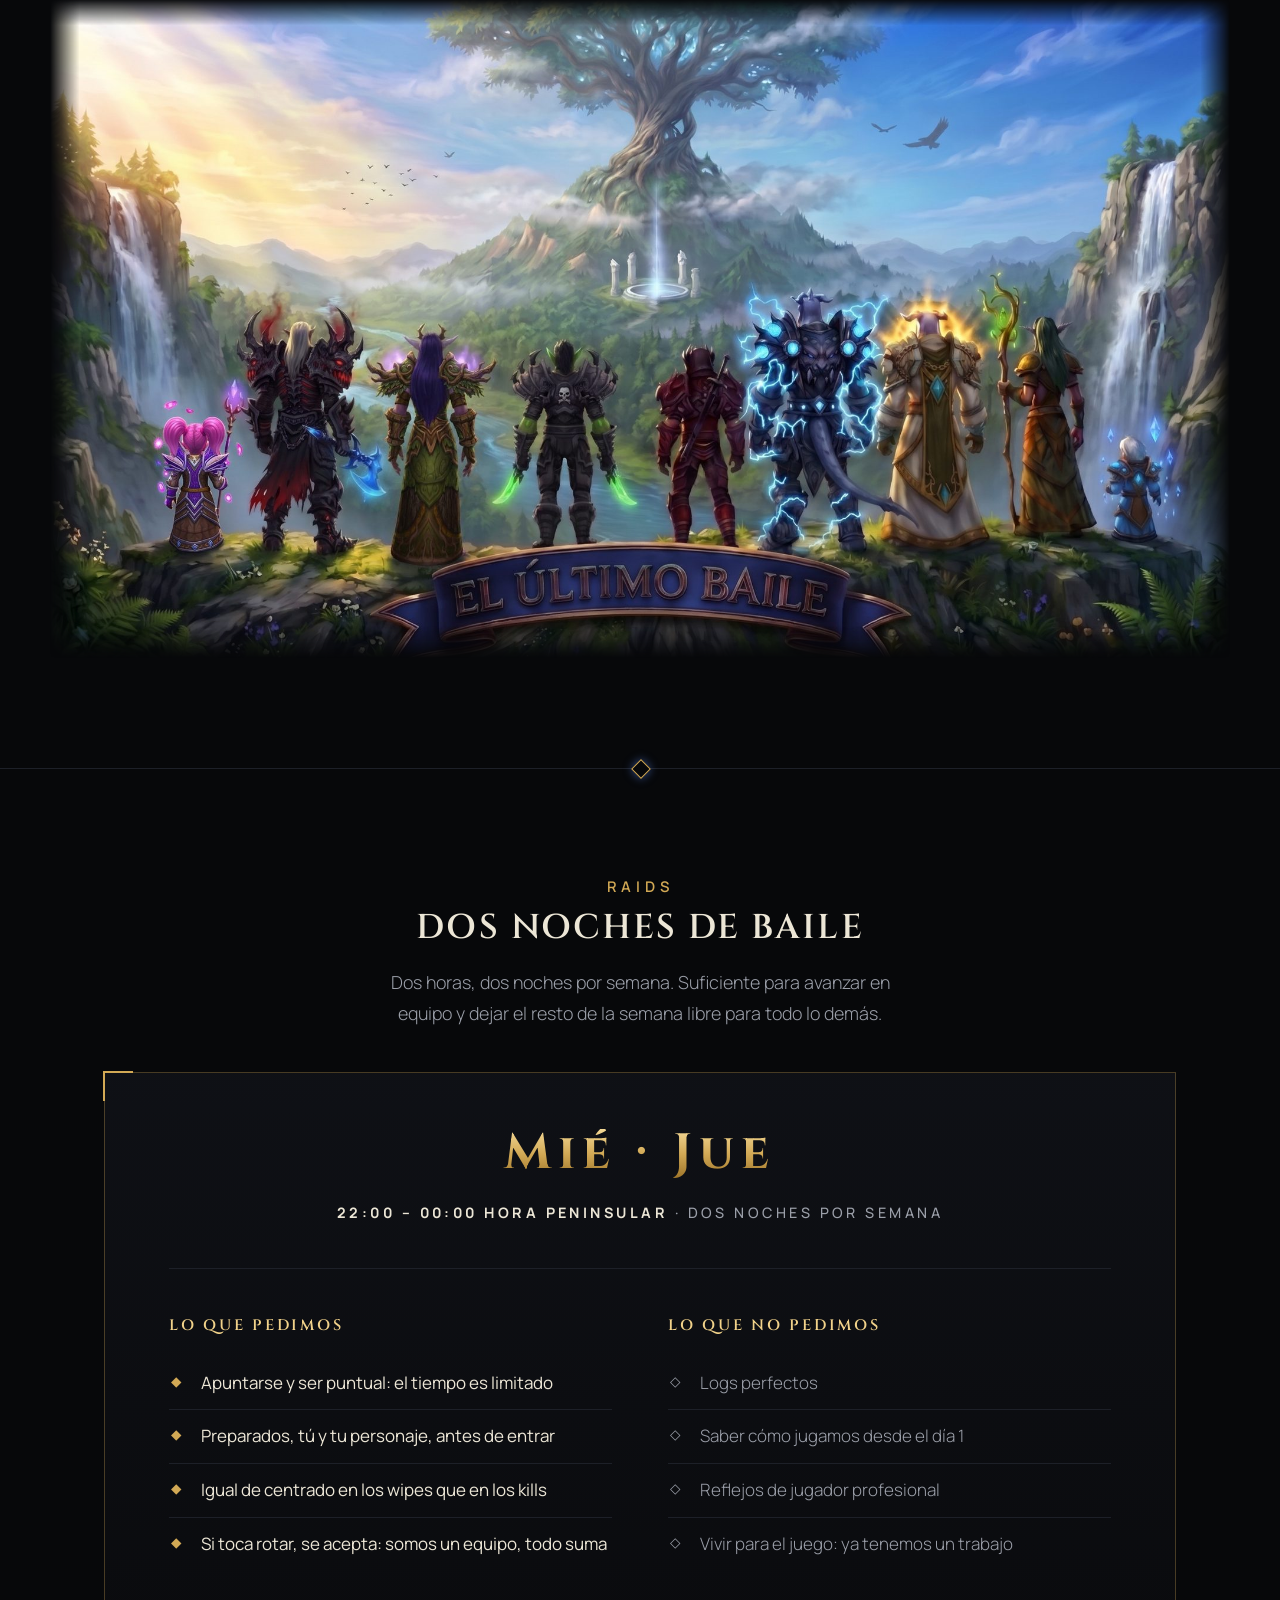
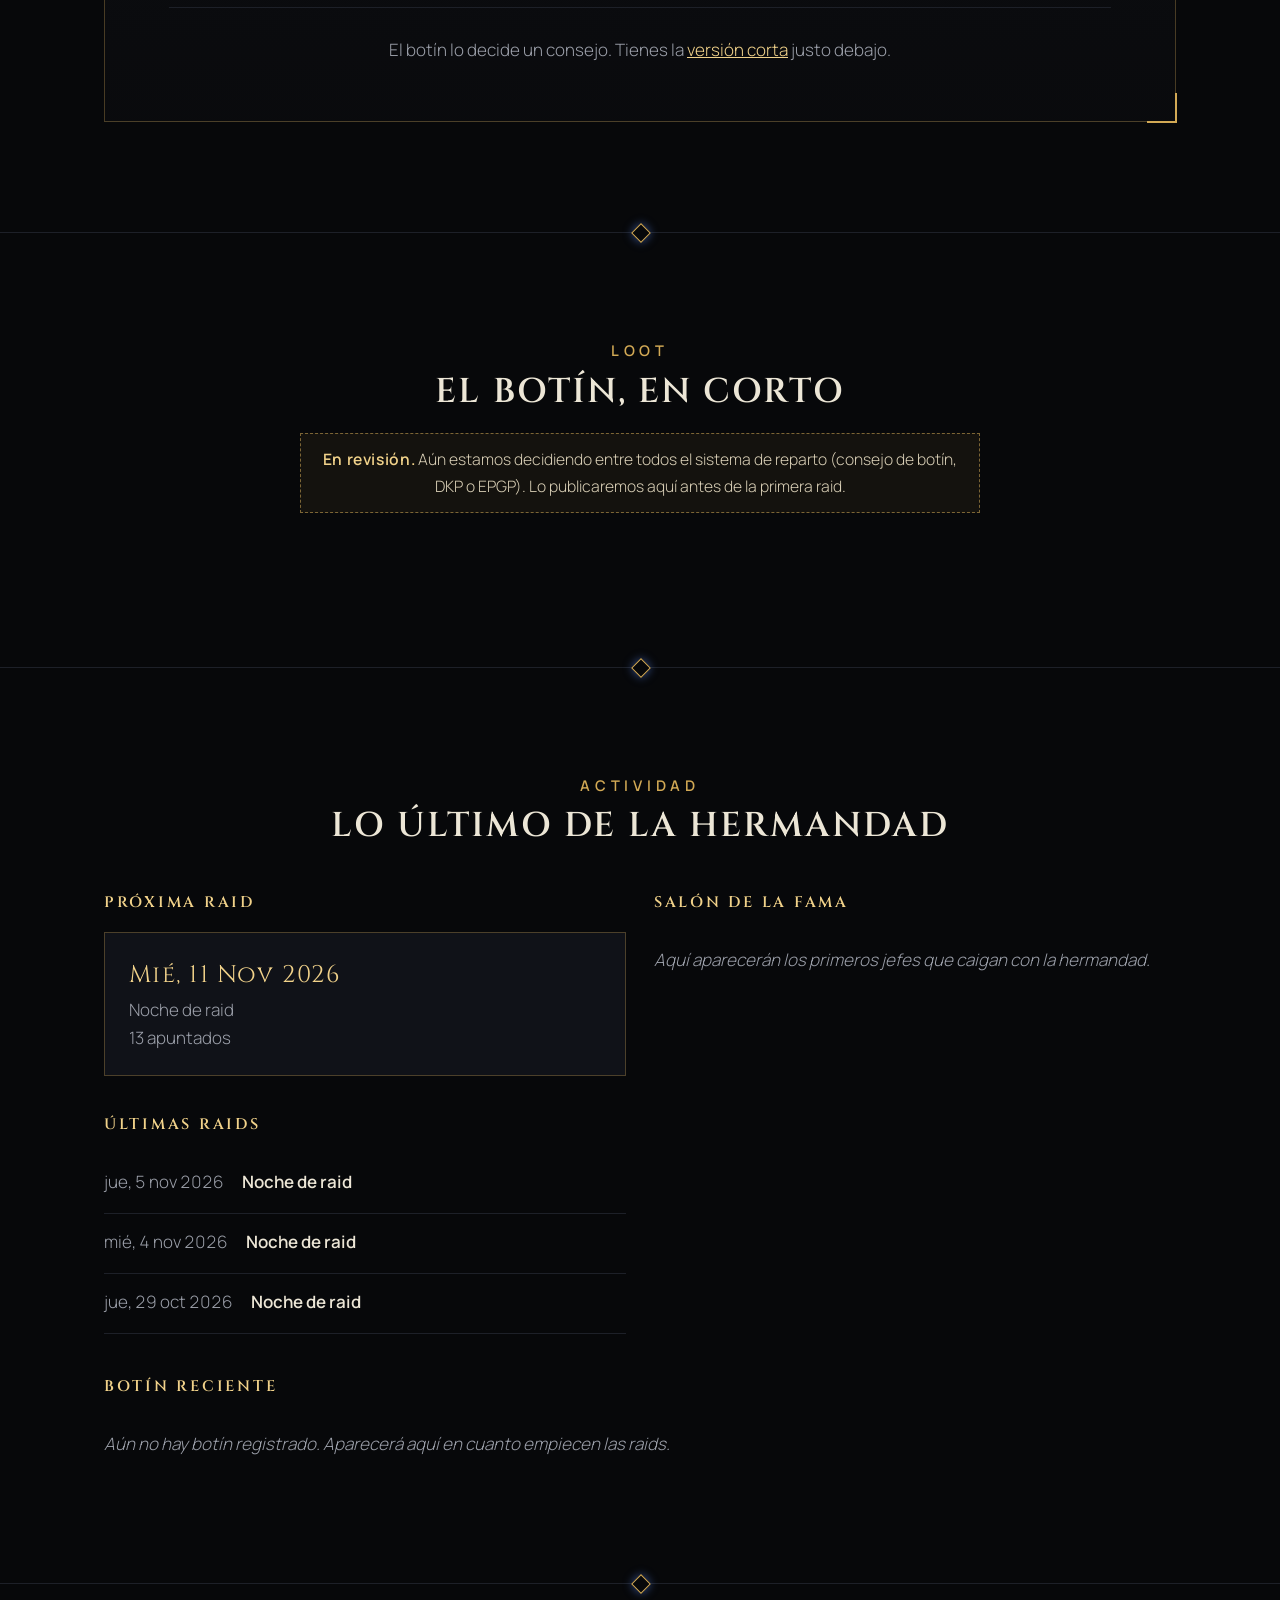
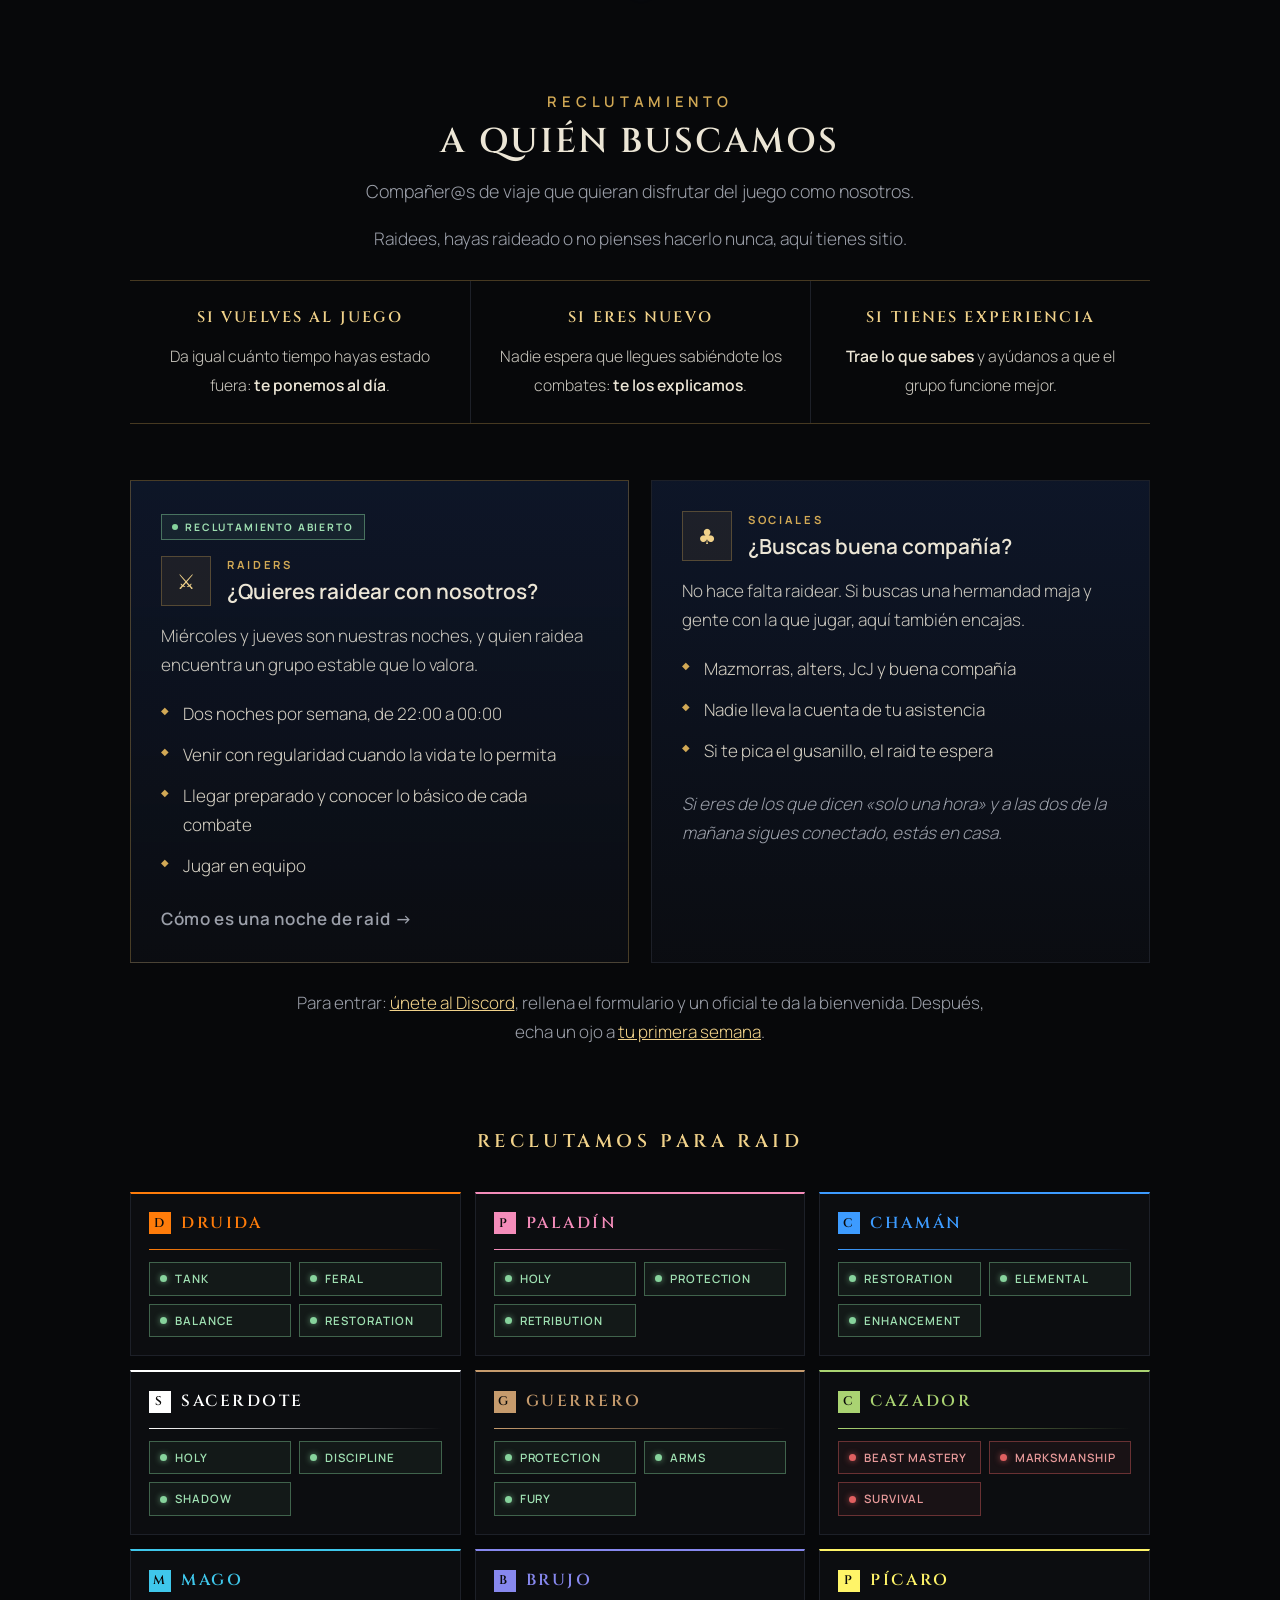
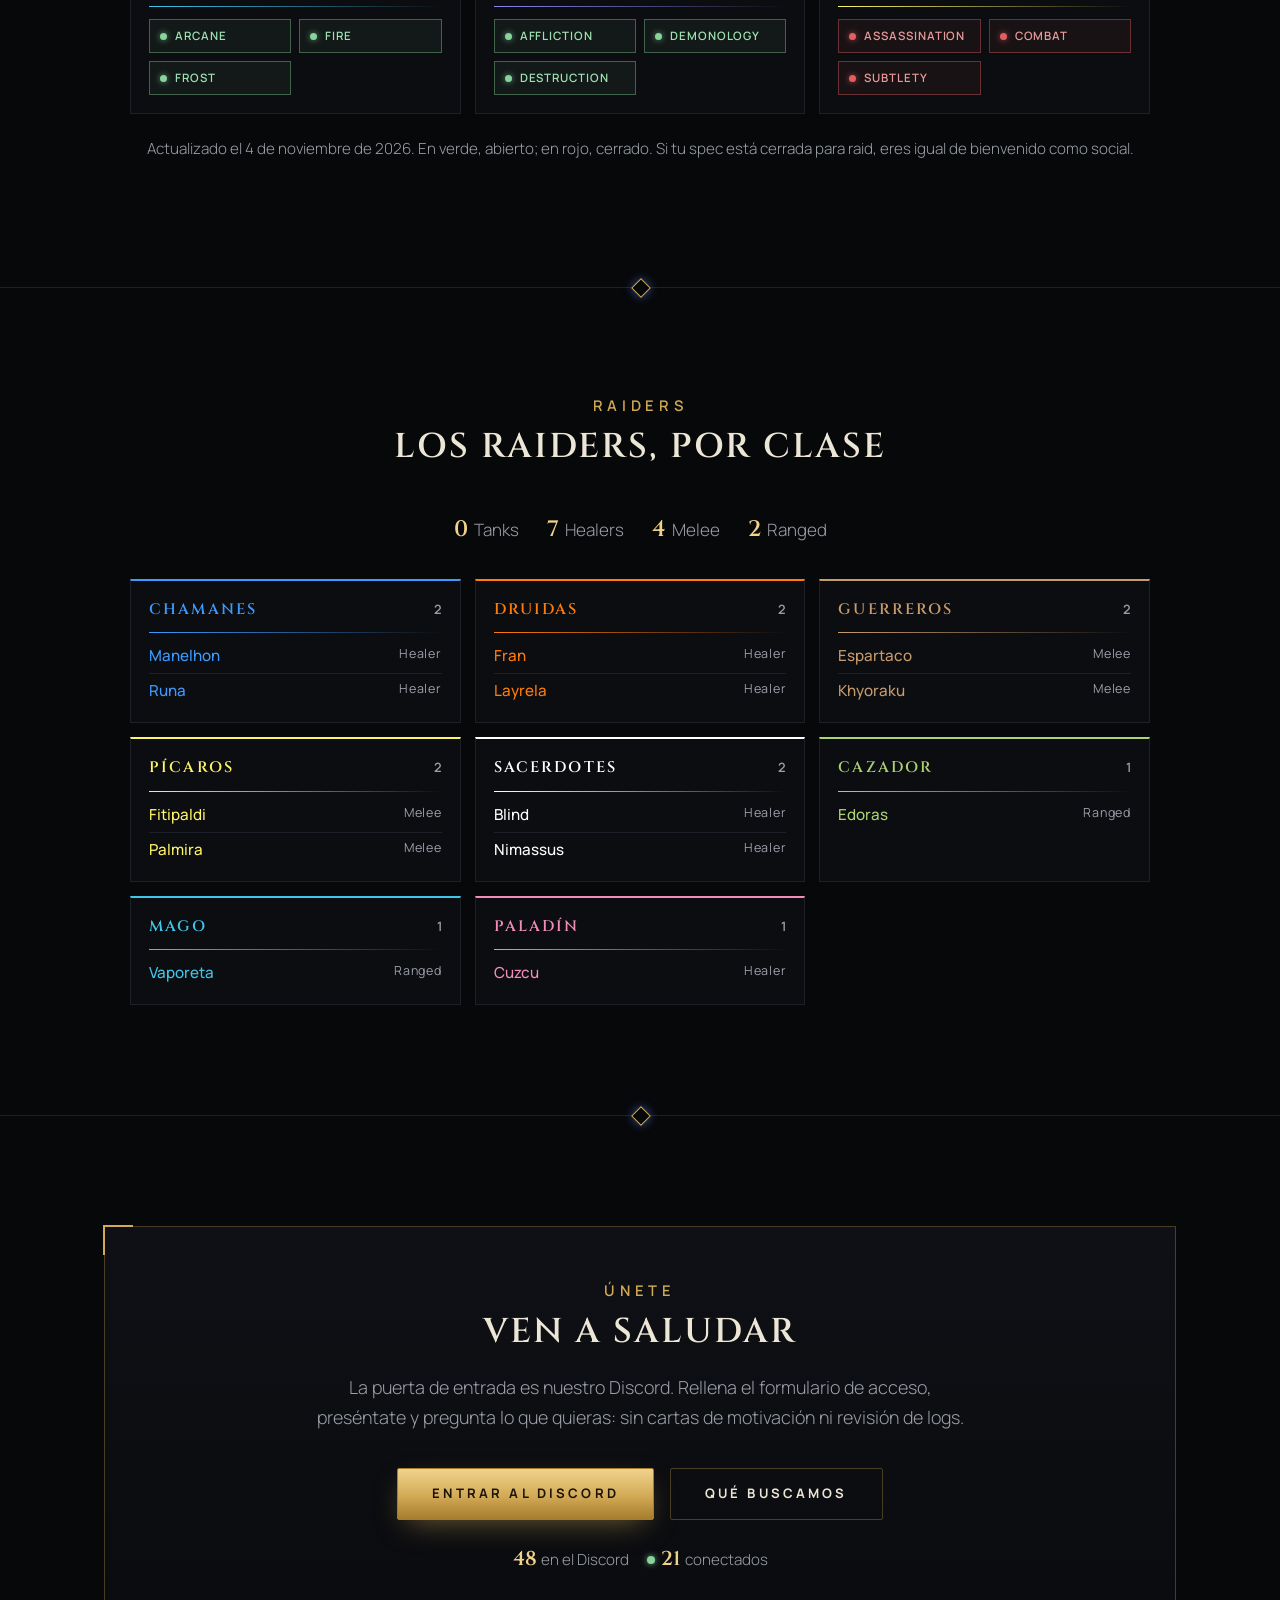
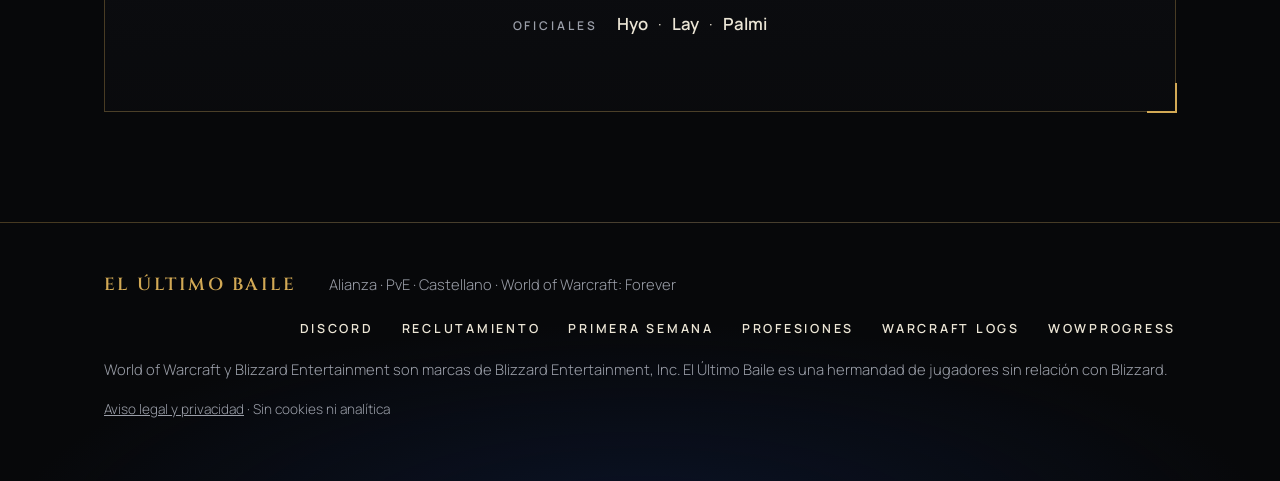
==== commit 4a18d0a7: "Blizzard: apellidos de los raiders y profesiones de toda la hermandad (recetas por calidad), automát" ====
--- a/index.html
+++ b/index.html
@@ -639,12 +639,14 @@
       span.append(el("strong", "", String(n)), n === 1 ? singular : plural);
       return span;
     }
-    fetch("roster.json", { cache: "no-cache" })
-      .then(r => { if (!r.ok) throw new Error(r.status); return r.json(); })
-      .then(data => {
+    // nombres.json (de Blizzard) añade el apellido; si no está, se muestra solo el nombre
+    const nombresCompletos = fetch("nombres.json", { cache: "no-cache" }).then(r => r.ok ? r.json() : {}).catch(() => ({}));
+    Promise.all([fetch("roster.json", { cache: "no-cache" }).then(r => { if (!r.ok) throw new Error(r.status); return r.json(); }), nombresCompletos])
+      .then(([data, completos]) => {
         if (!Array.isArray(data)) throw new Error("formato");
+        const completo = n => (completos && typeof completos[n.toLowerCase()] === "string") ? completos[n.toLowerCase()] : n;
         const pjs = data.filter(p => p && typeof p.name === "string").map(p => ({
-          nombre: p.name,
+          nombre: completo(p.name),
           clase: String(p.class || "").toLowerCase().replace(/\s+/g, ""),
           rol: String(p.role || "").toLowerCase()
         })).sort((a, b) => (ORDEN[a.rol] ?? 9) - (ORDEN[b.rol] ?? 9) || a.nombre.localeCompare(b.nombre, "es"));
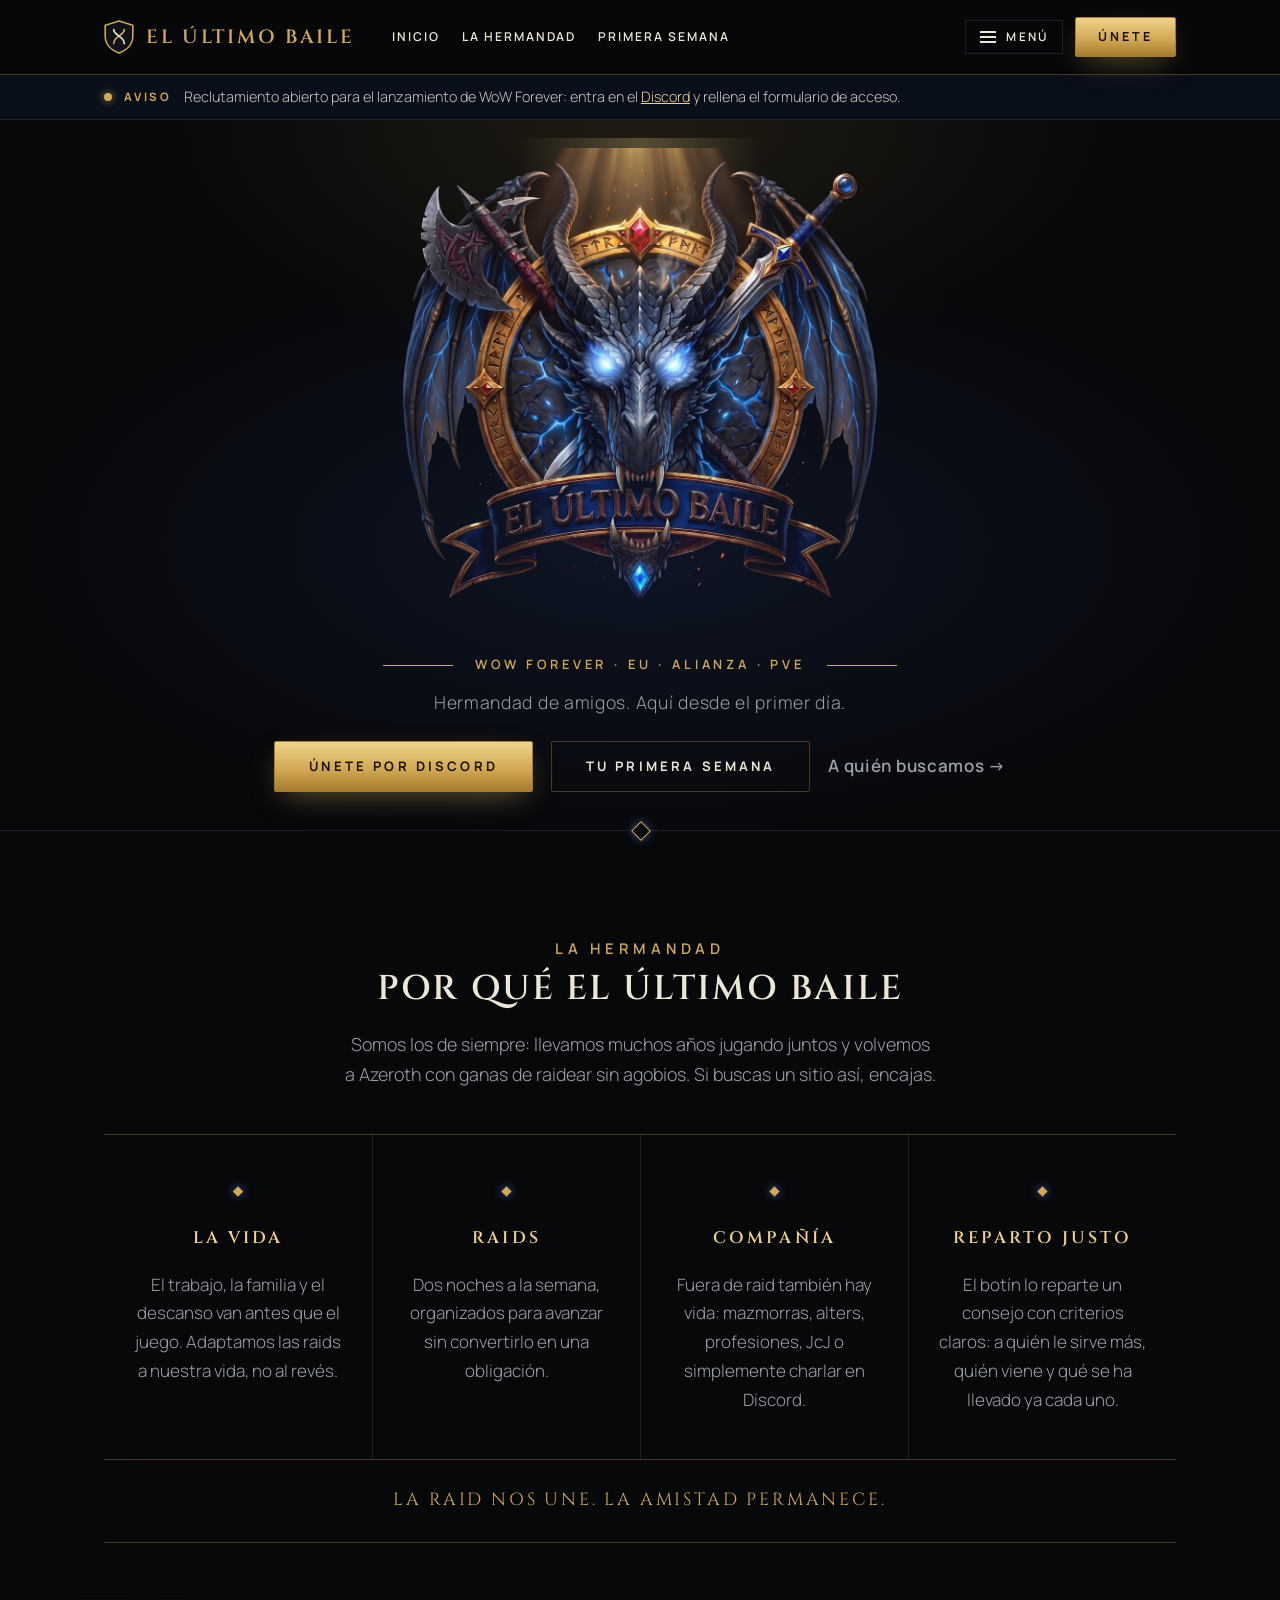
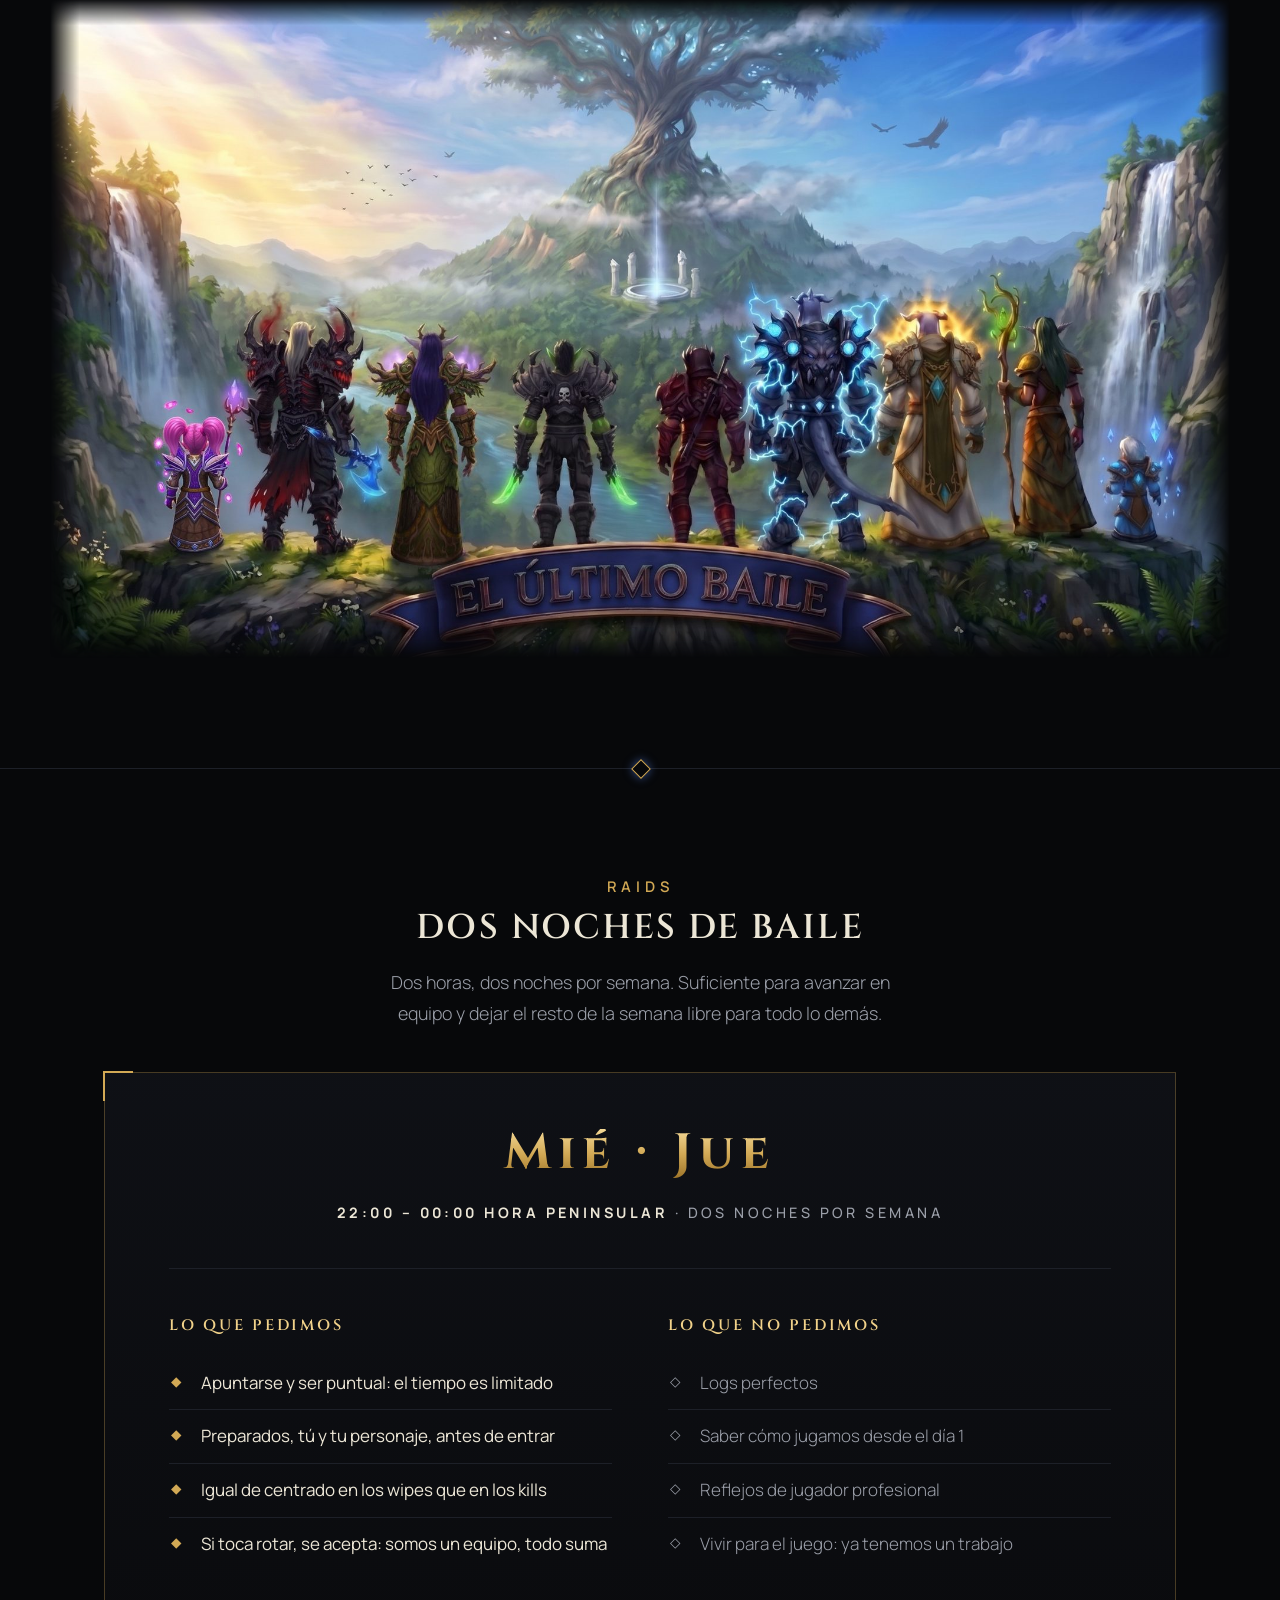
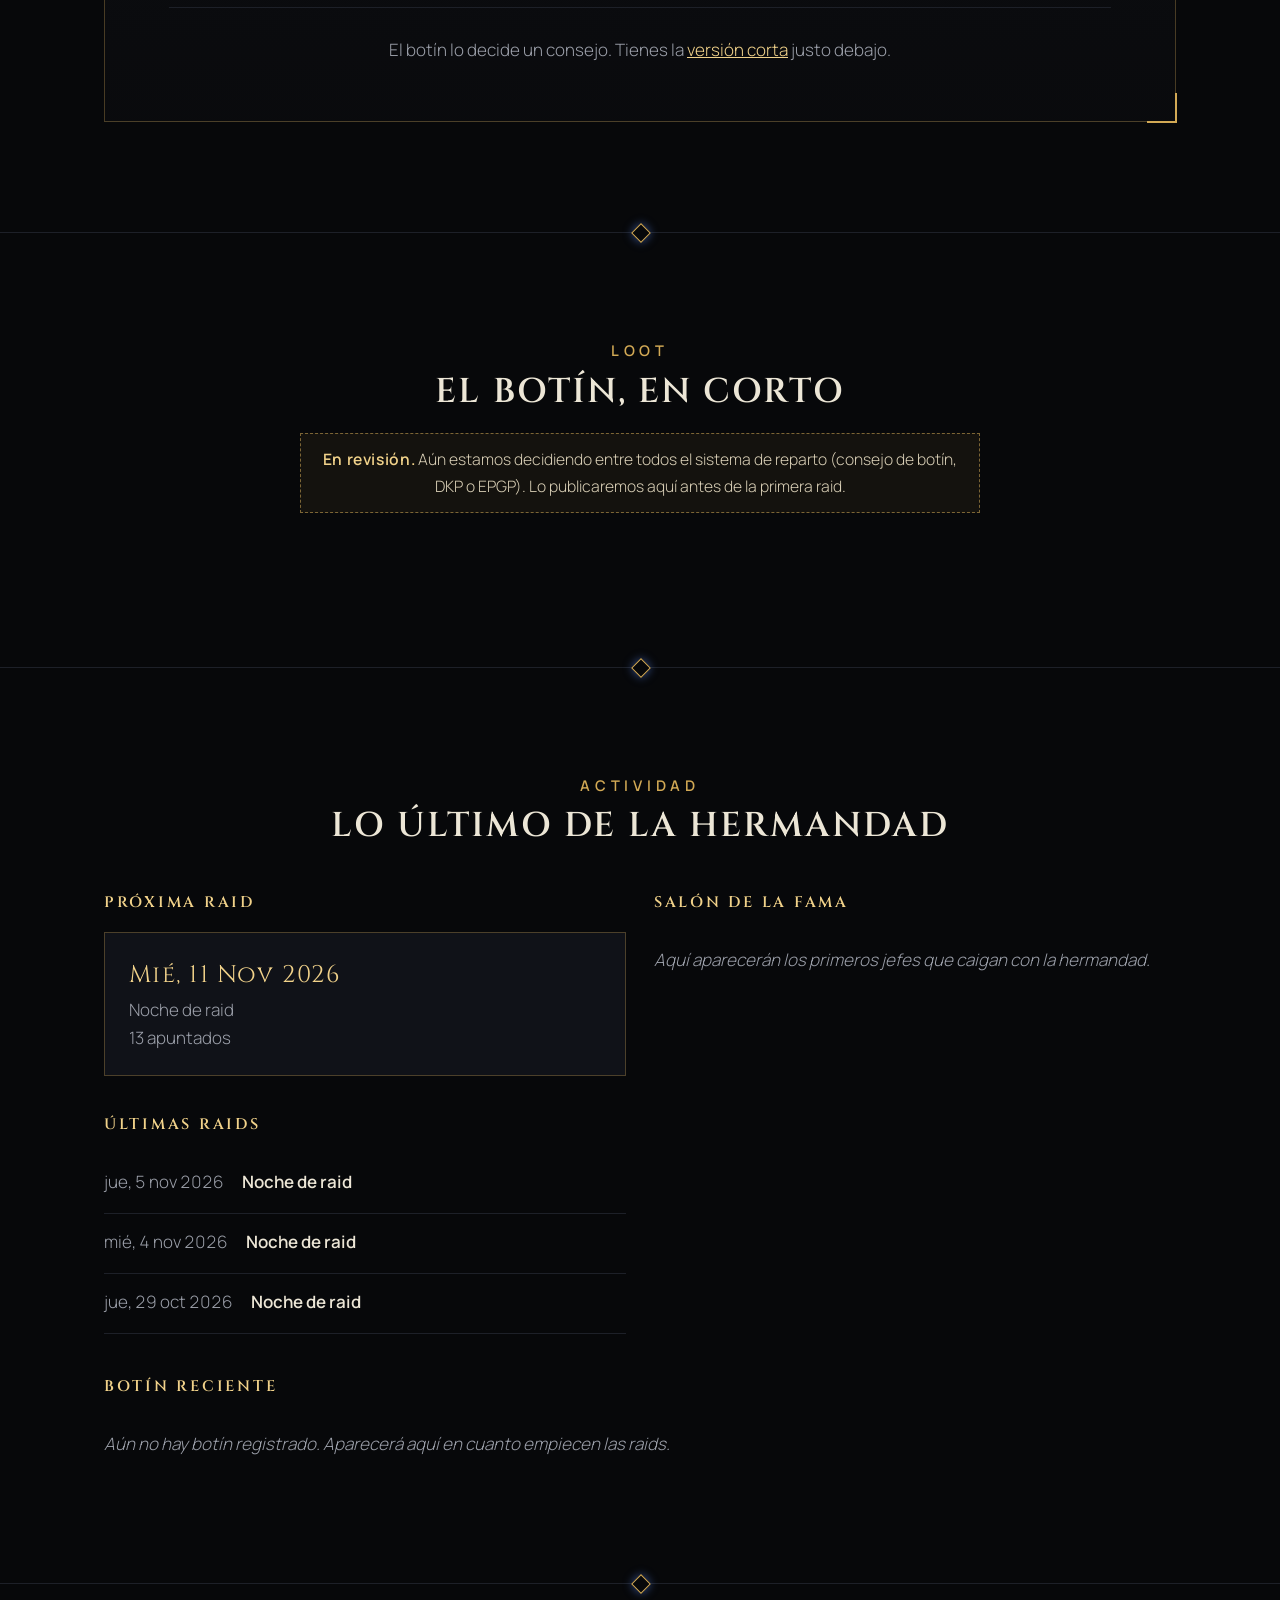
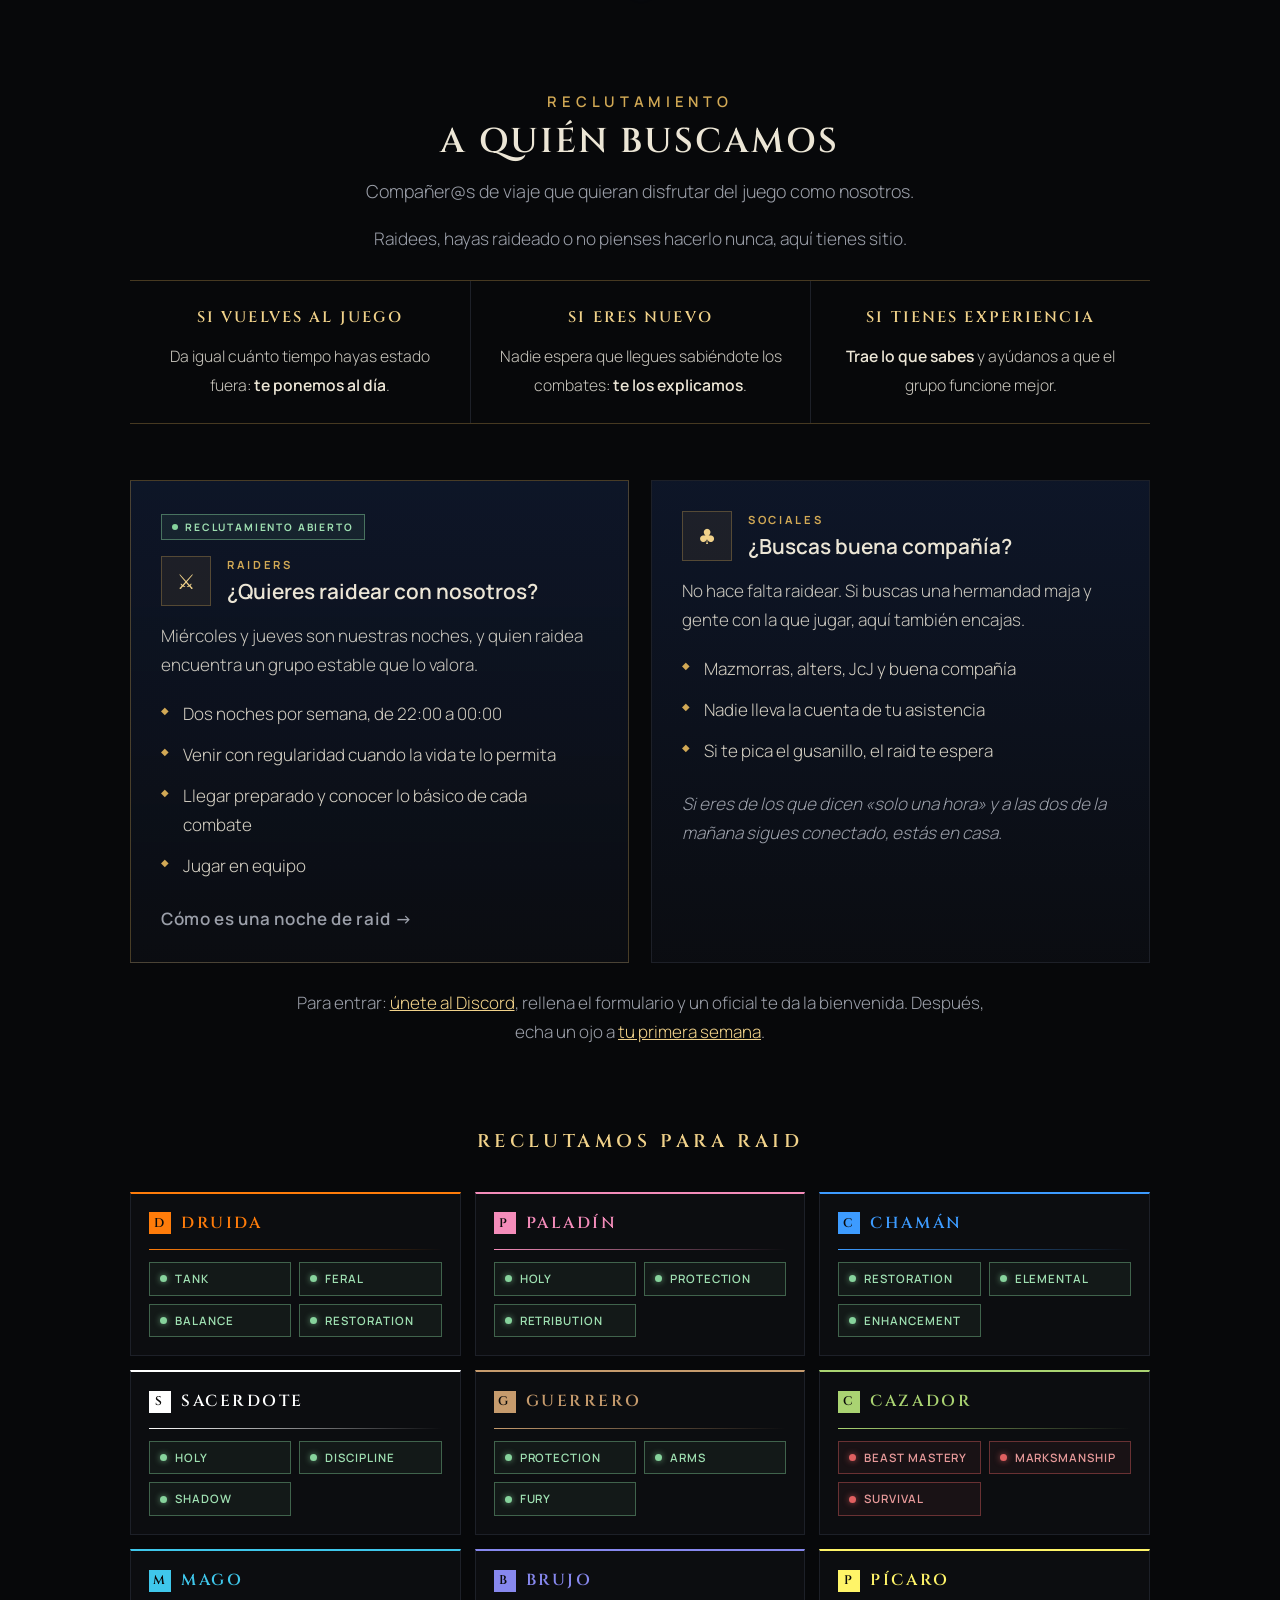
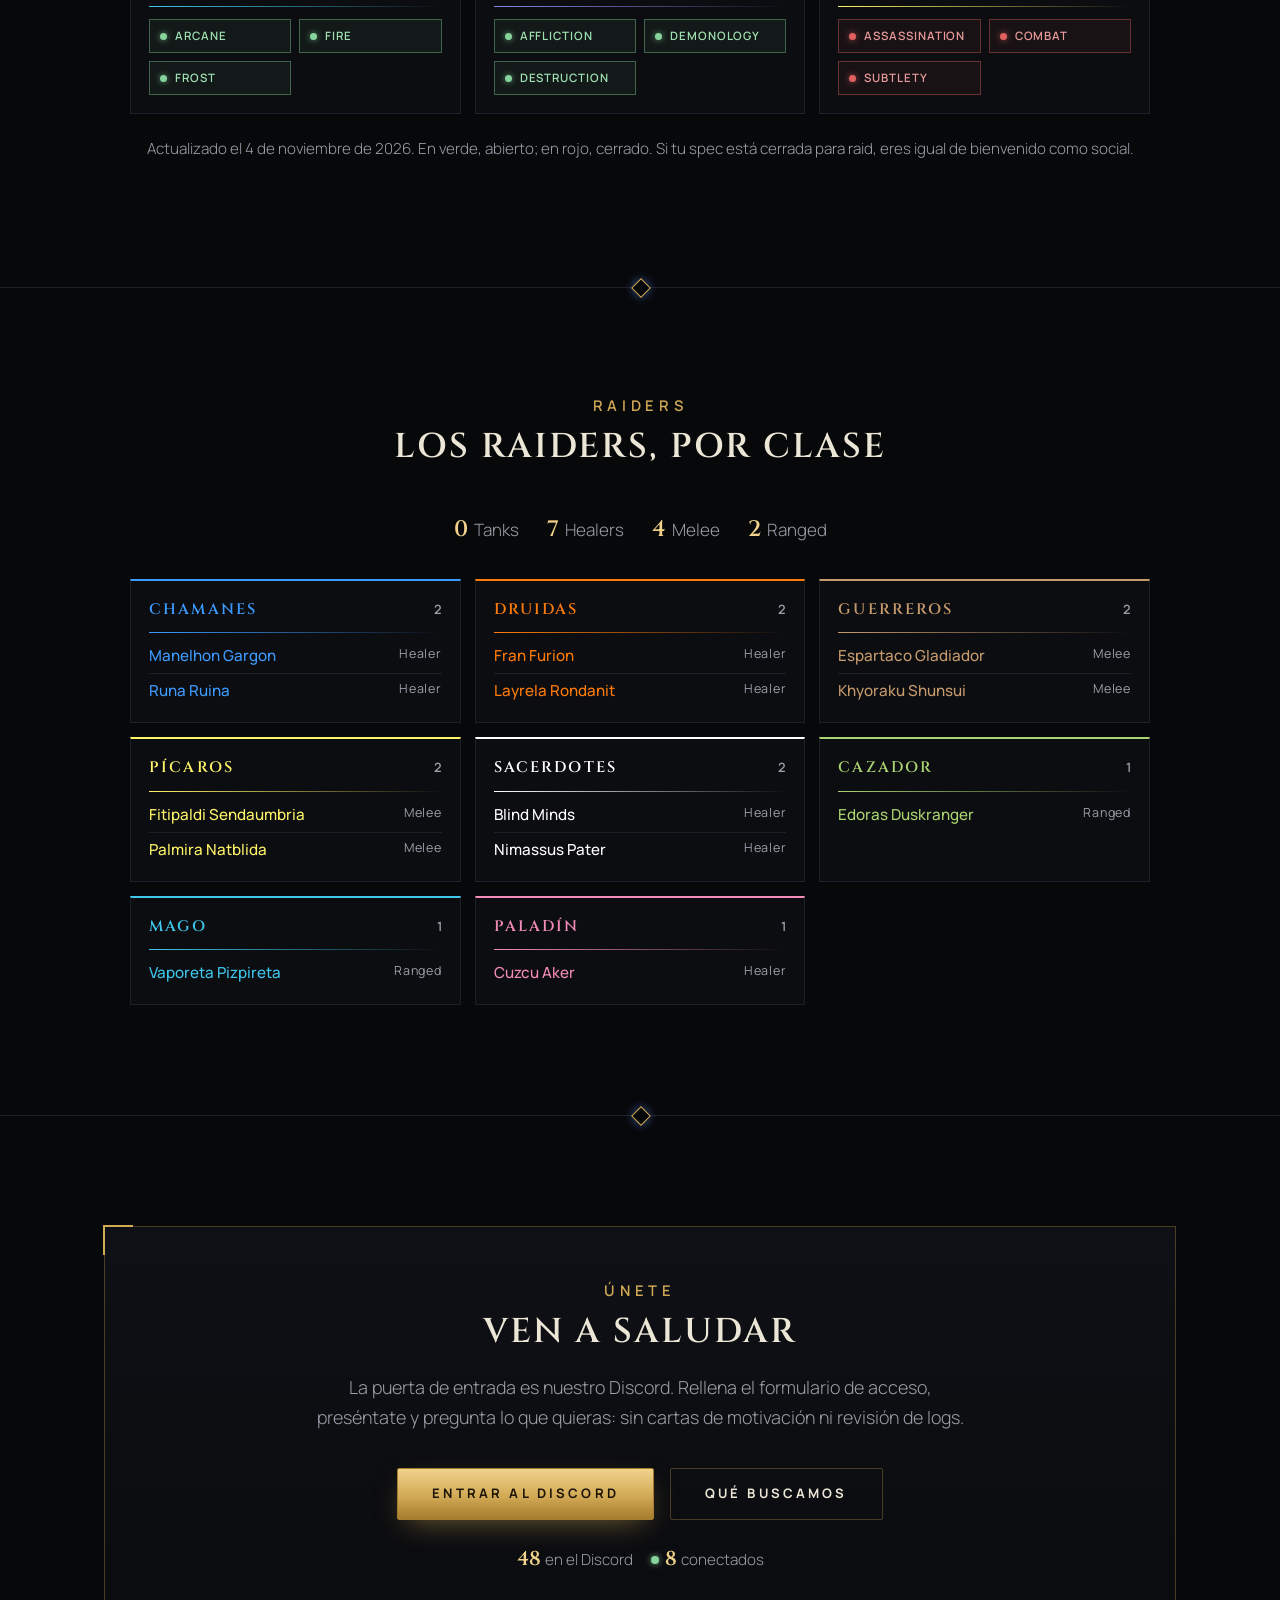
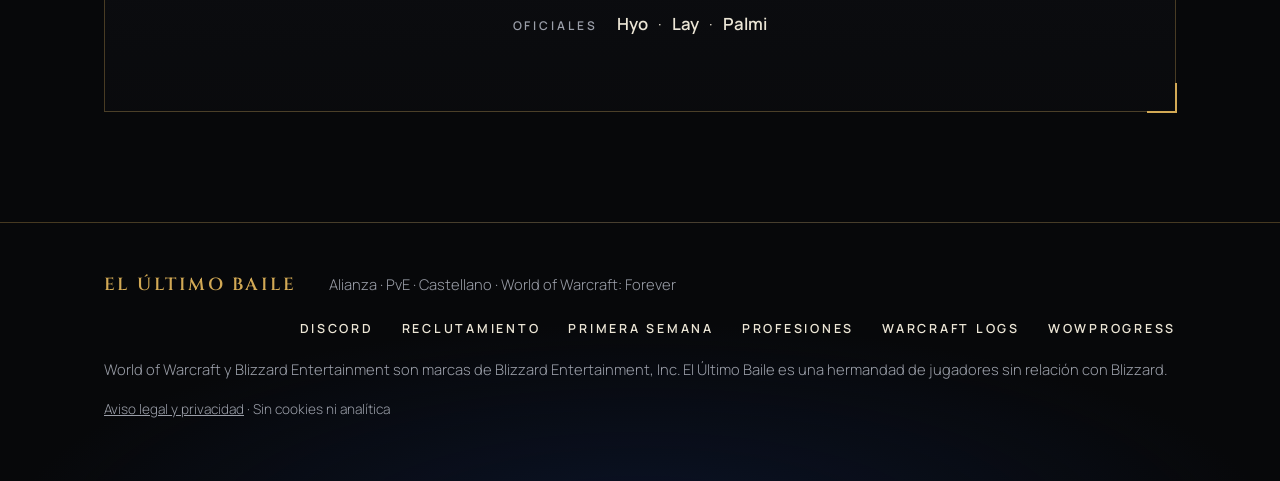
==== commit bdac9ae5: "Páginas de profesiones: tabla tipo wowaudit y recetas raras y épicas, con enlaces a Wowhead y toolti" ====
--- a/index.html
+++ b/index.html
@@ -342,7 +342,8 @@
         <li class="grupo-menu">
           <button class="titulo-menu" type="button" aria-expanded="false" aria-controls="sub-5">Recursos</button>
           <ul class="submenu" id="sub-5">
-            <li><a href="profesiones.html"><span class="t">Profesiones <span class="etiqueta-menu">Nuevo</span></span><span class="d">Quién fabrica qué en la hermandad</span></a></li>
+            <li><a href="profesiones.html"><span class="t">Profesiones <span class="etiqueta-menu">Nuevo</span></span><span class="d">Todas las recetas y quién sabe hacerlas</span></a></li>
+            <li><a href="recetas.html"><span class="t">Recetas raras y épicas</span><span class="d">Lo más valioso que se fabrica en la hermandad</span></a></li>
           </ul>
         </li>
       </ul>
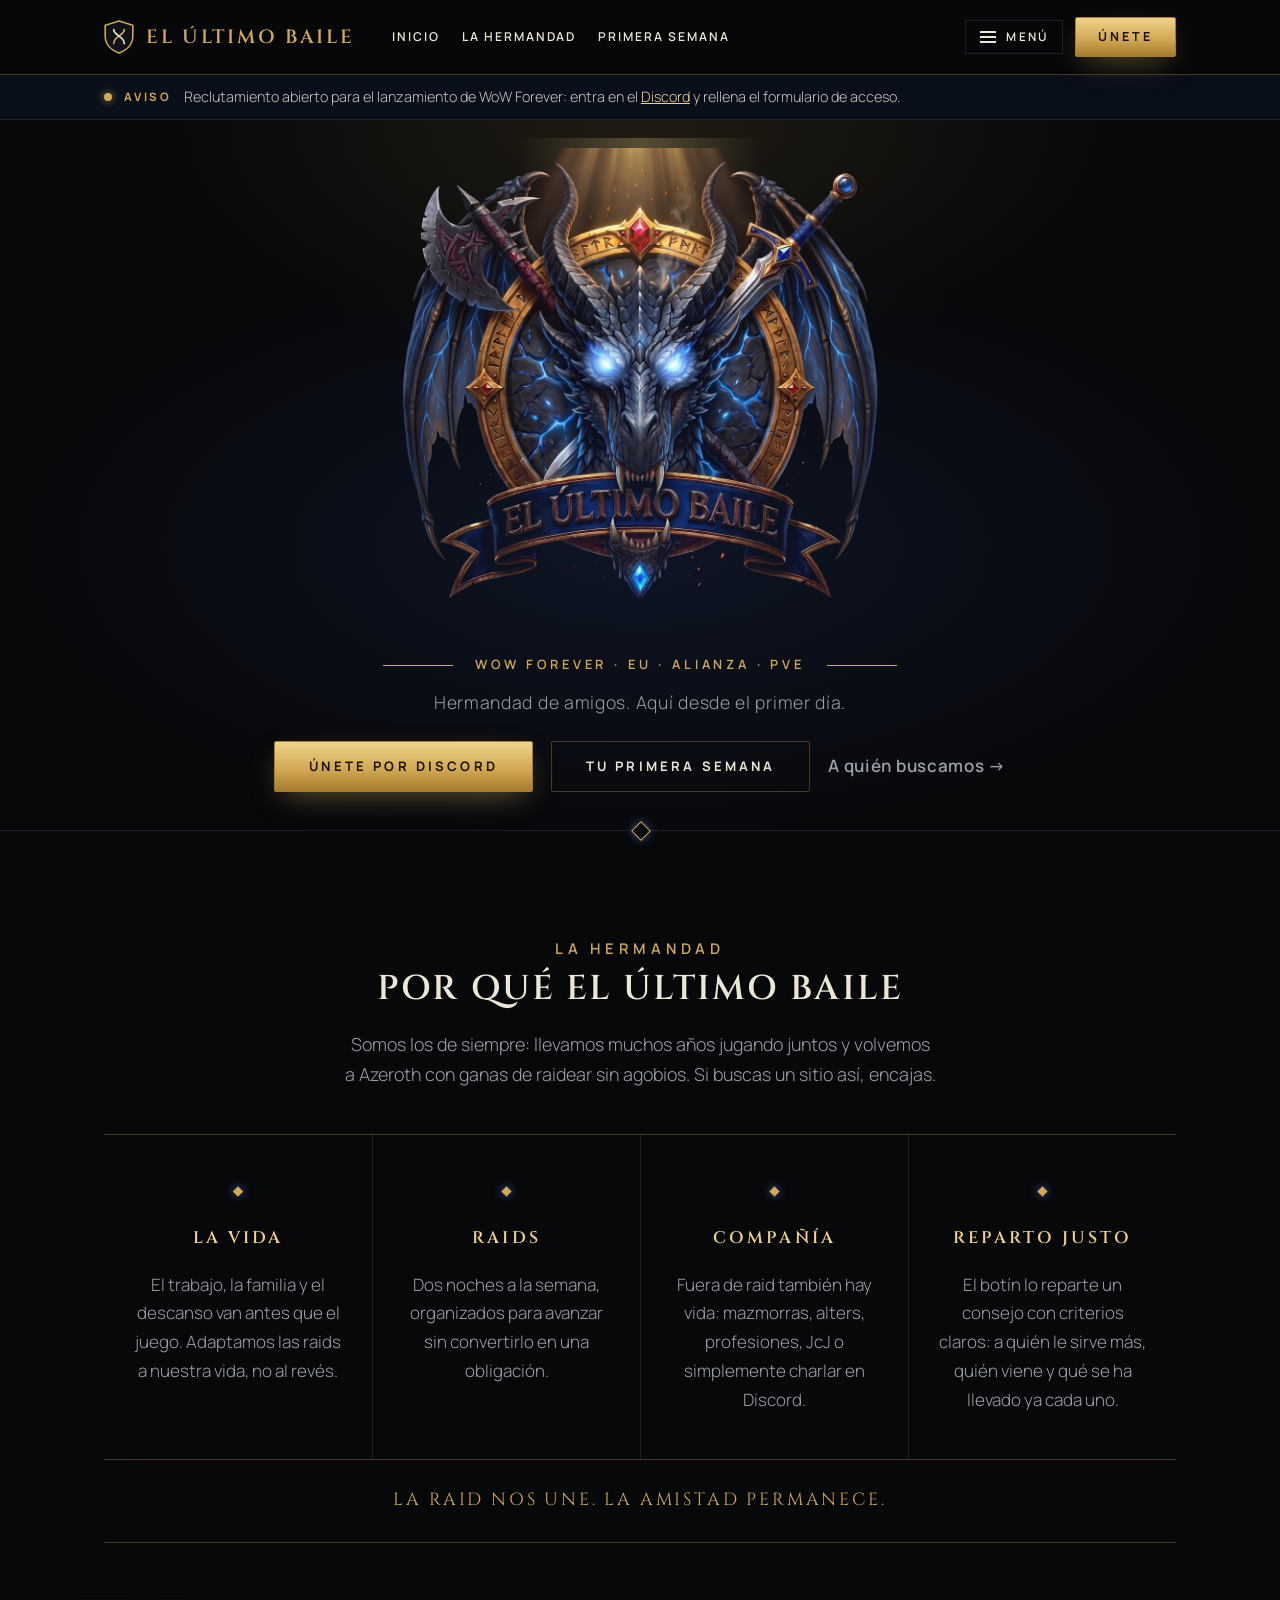
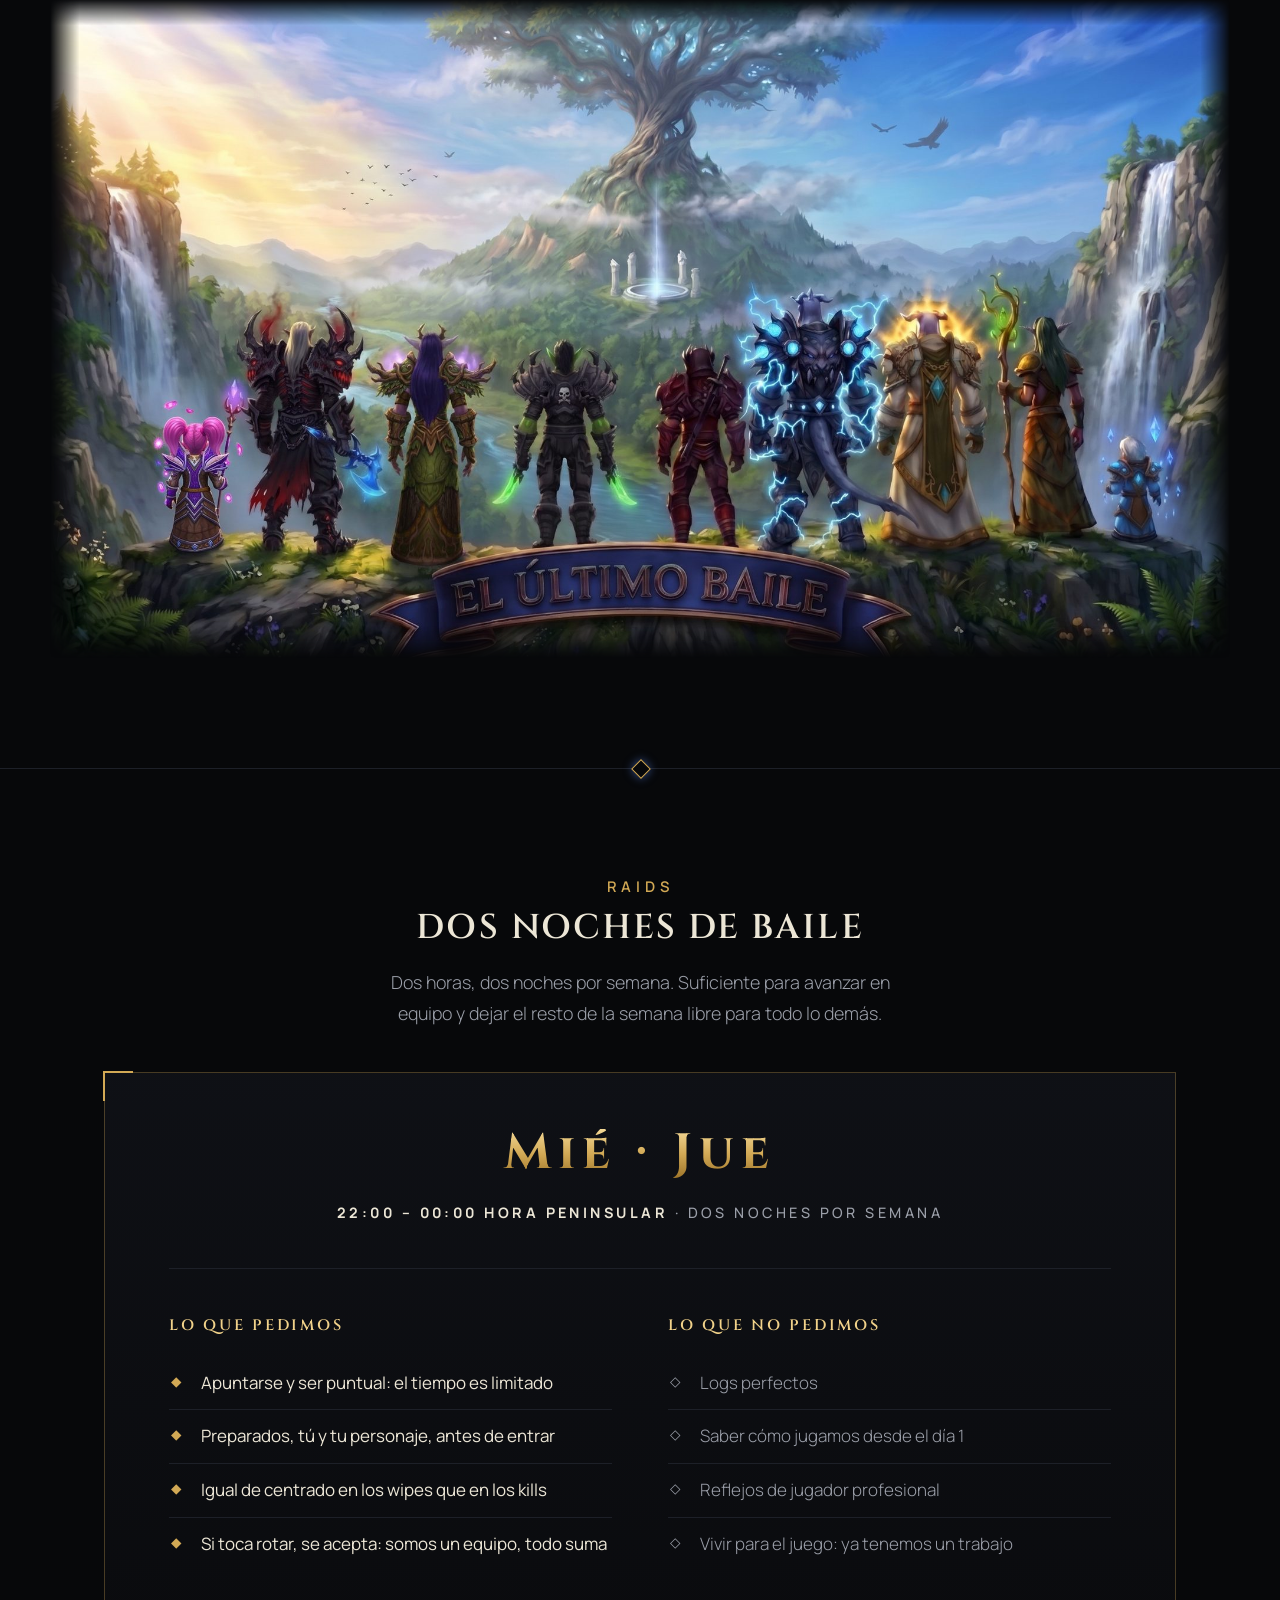
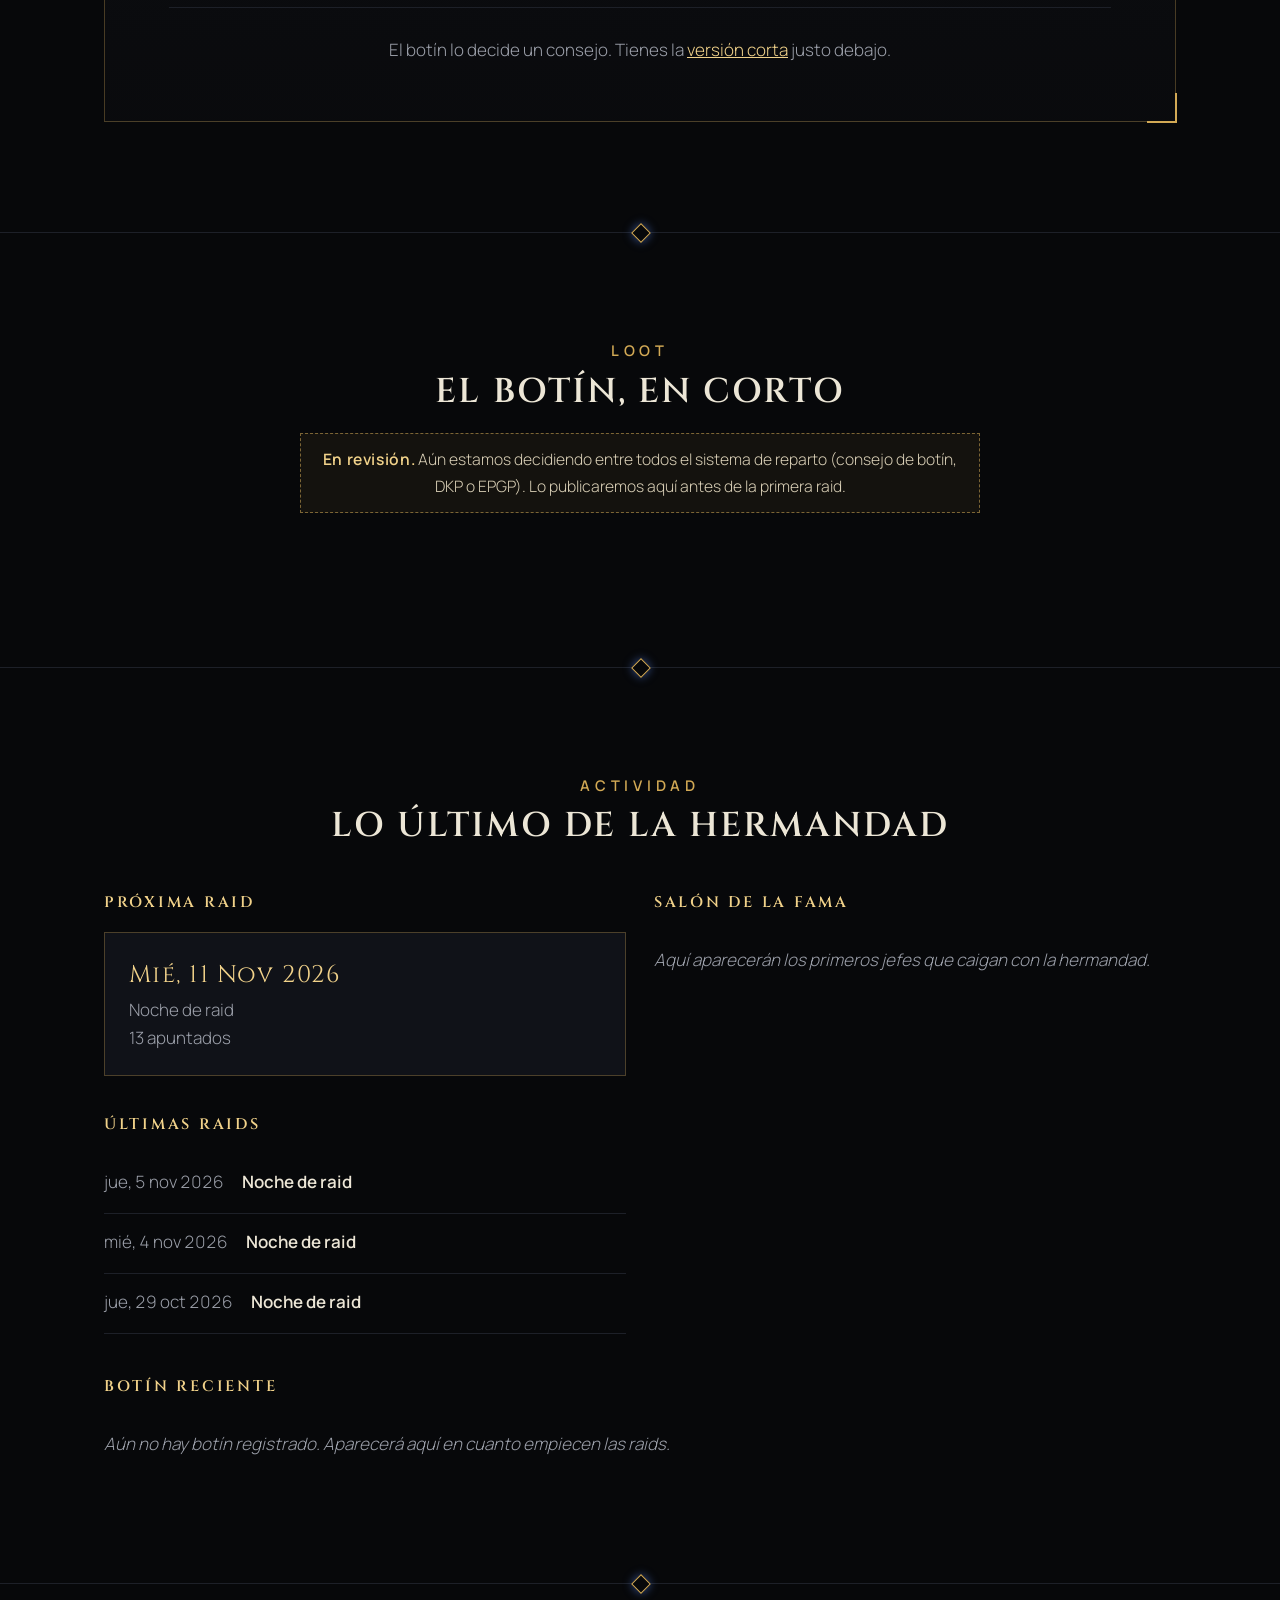
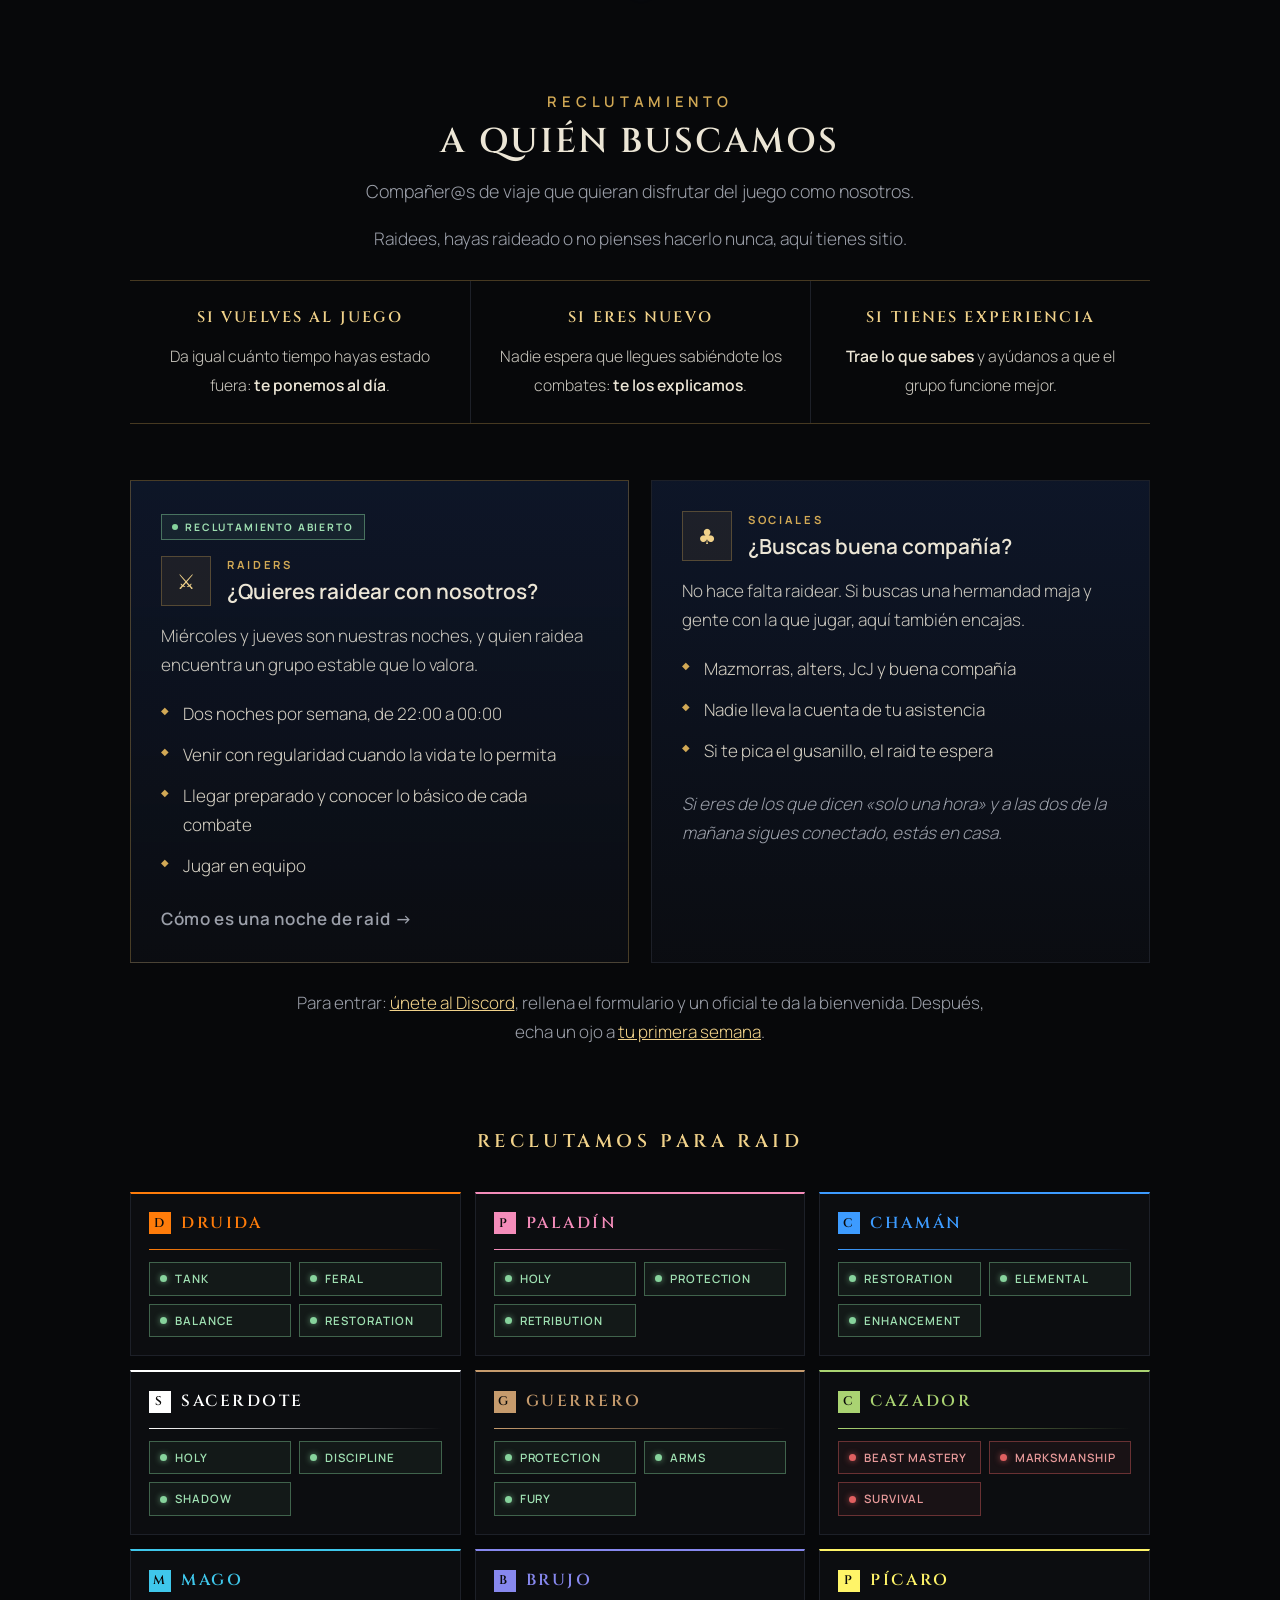
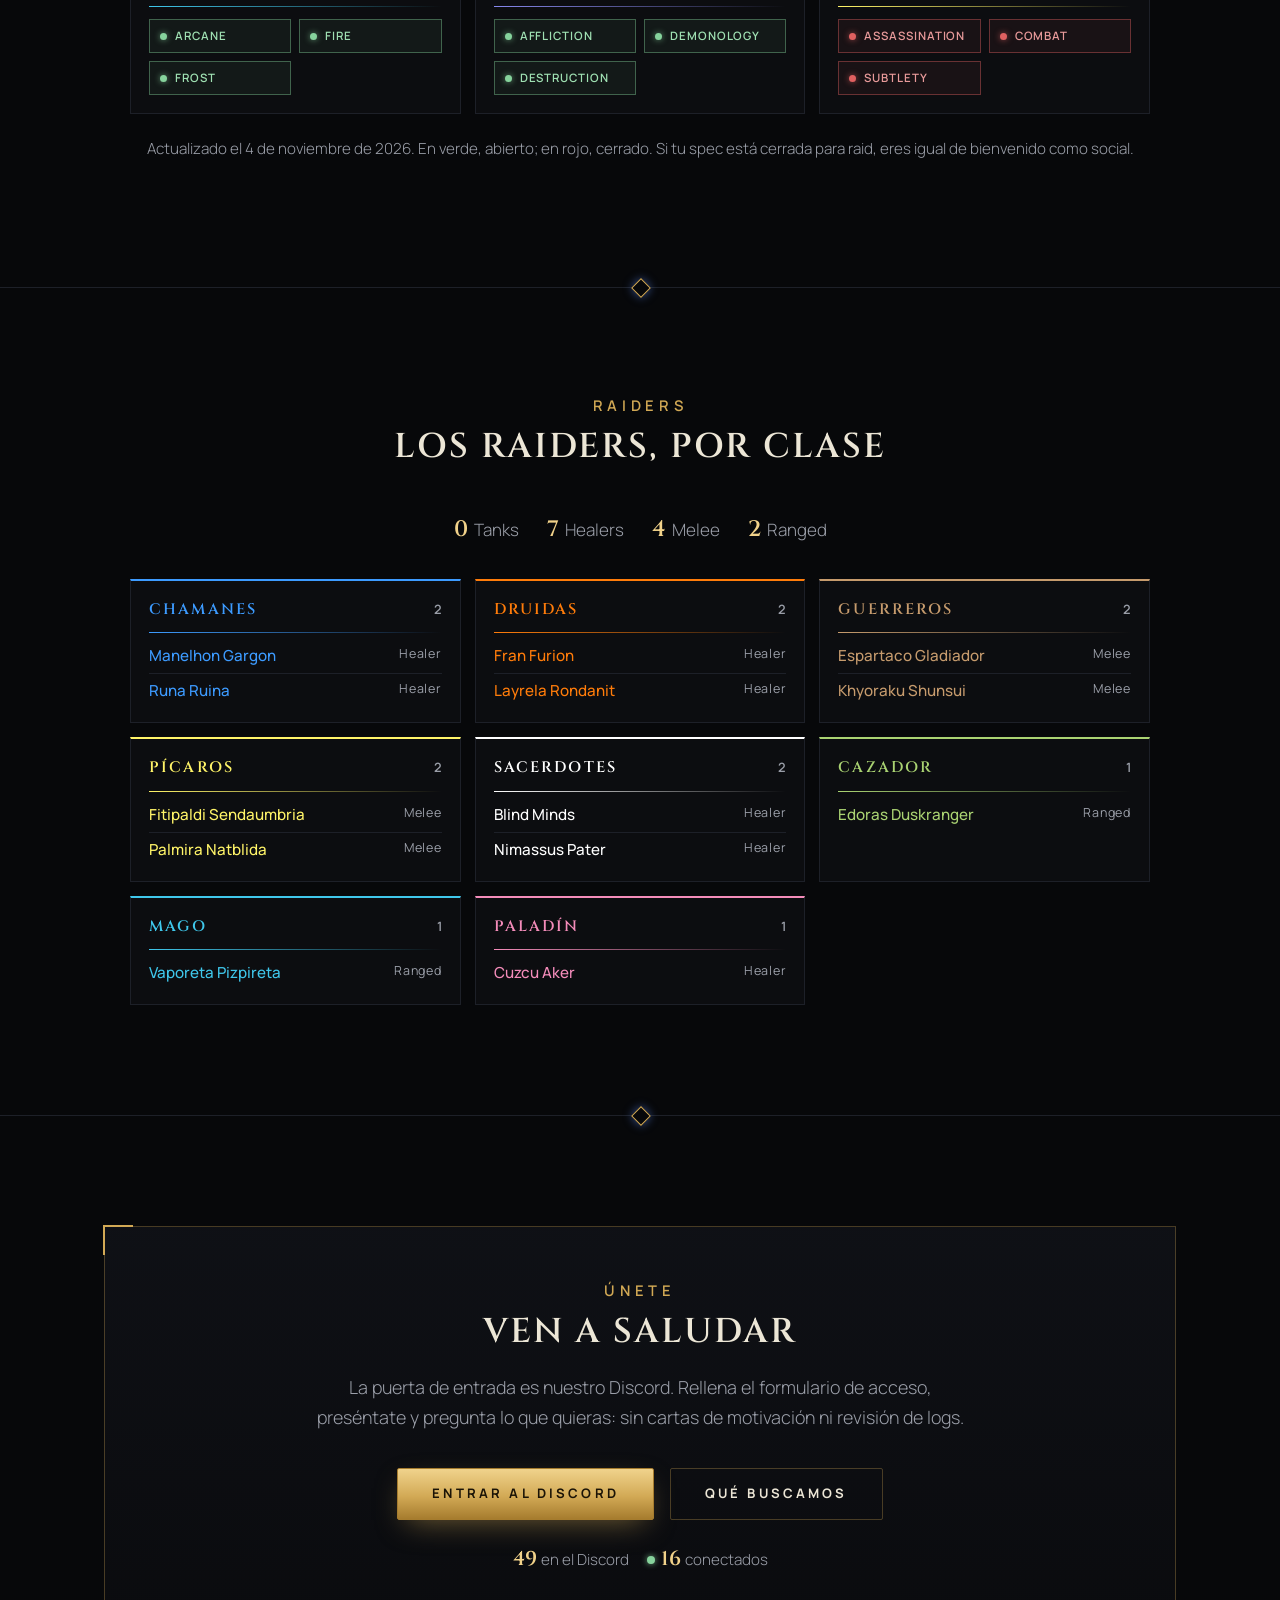
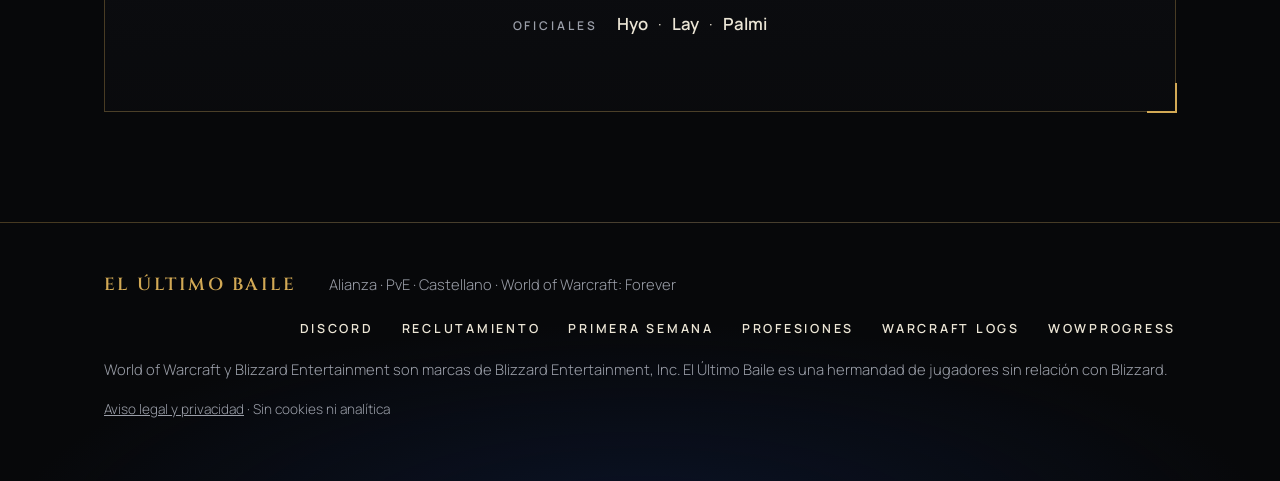
==== commit 5e22fb2f: "Sección Banco (en construcción) en Recursos — sin publicar Co-Authored-By: Claude Opus 5.5 <noreply@" ====
--- a/index.html
+++ b/index.html
@@ -342,8 +342,8 @@
         <li class="grupo-menu">
           <button class="titulo-menu" type="button" aria-expanded="false" aria-controls="sub-5">Recursos</button>
           <ul class="submenu" id="sub-5">
-            <li><a href="profesiones.html"><span class="t">Profesiones <span class="etiqueta-menu">Nuevo</span></span><span class="d">Todas las recetas y quién sabe hacerlas</span></a></li>
-            <li><a href="recetas.html"><span class="t">Recetas raras y épicas</span><span class="d">Lo más valioso que se fabrica en la hermandad</span></a></li>
+            <li><a href="profesiones.html"><span class="t">Profesiones <span class="etiqueta-menu">Nuevo</span></span><span class="d">Quién sabe hacer qué, y las recetas raras y épicas</span></a></li>
+            <li><a href="banco.html"><span class="t">Banco <span class="etiqueta-menu">En construcción</span></span><span class="d">Lo que guarda la hermandad y cómo pedirlo</span></a></li>
           </ul>
         </li>
       </ul>
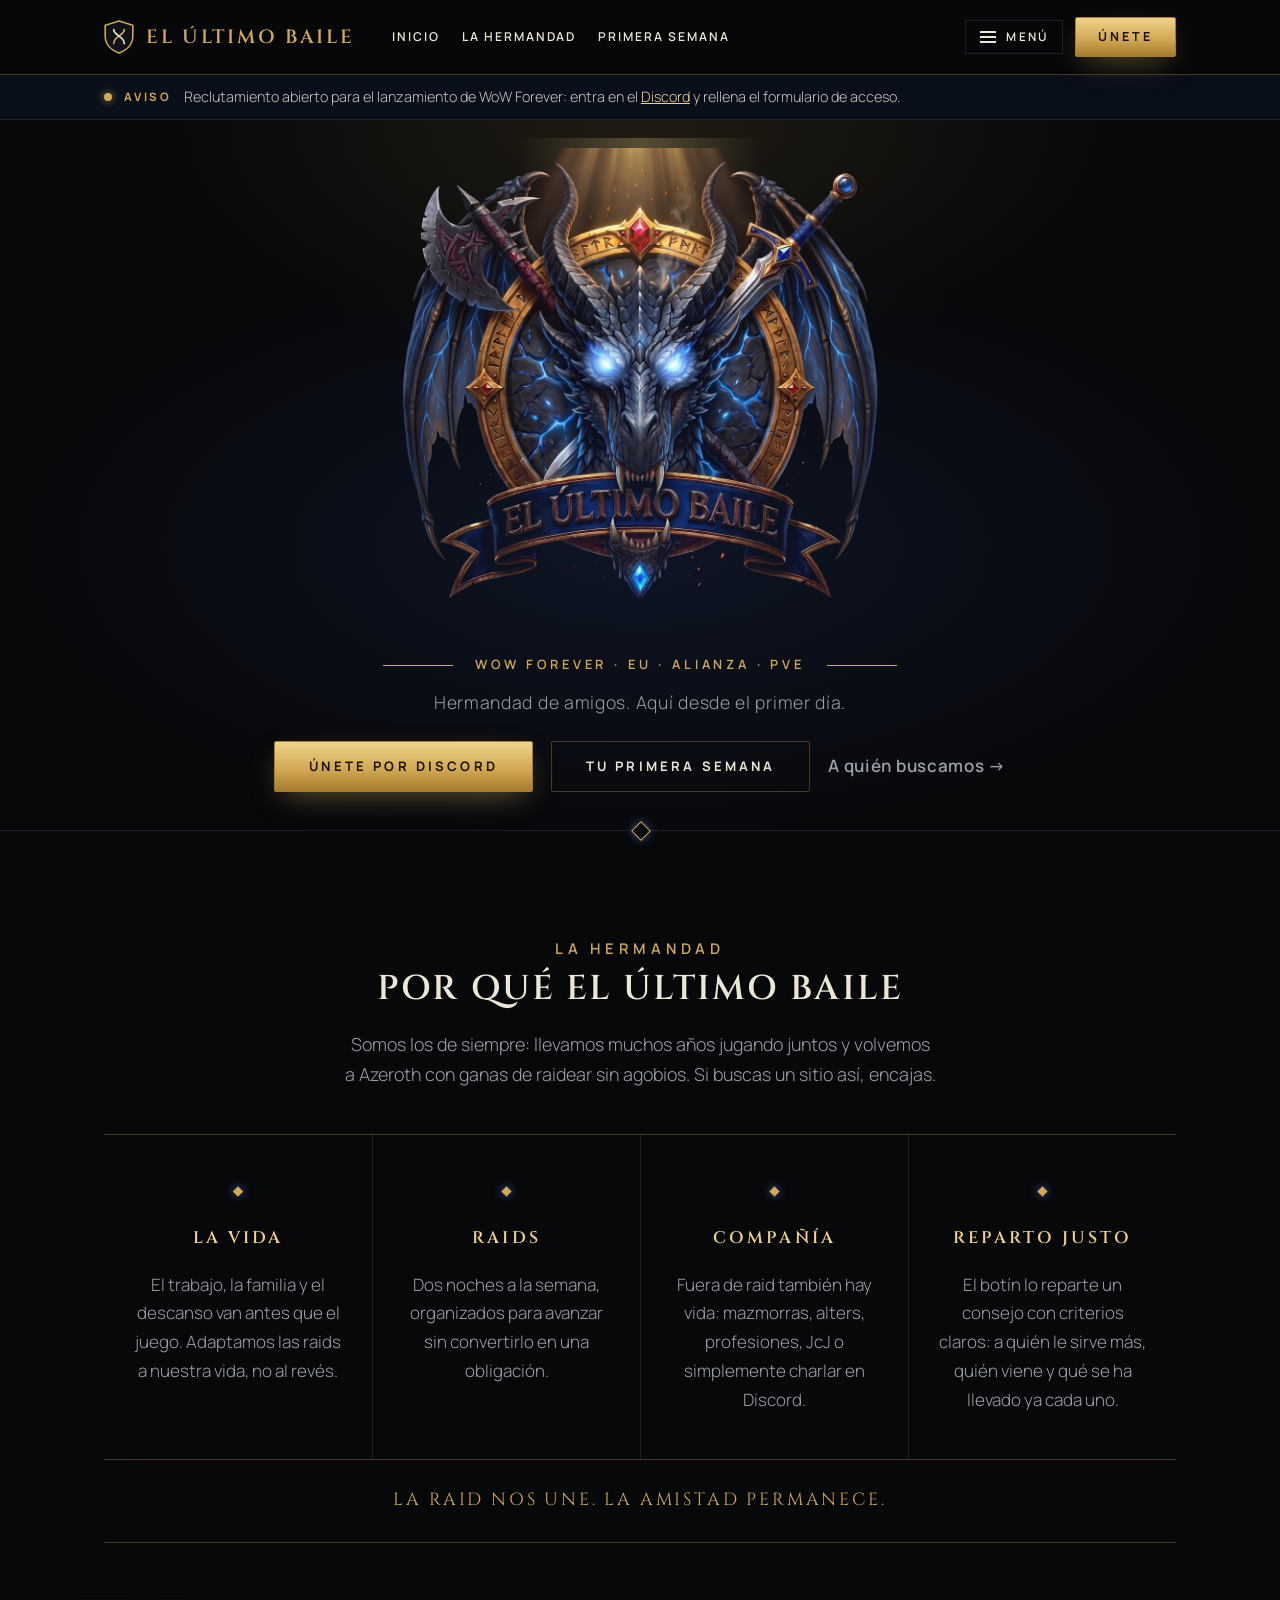
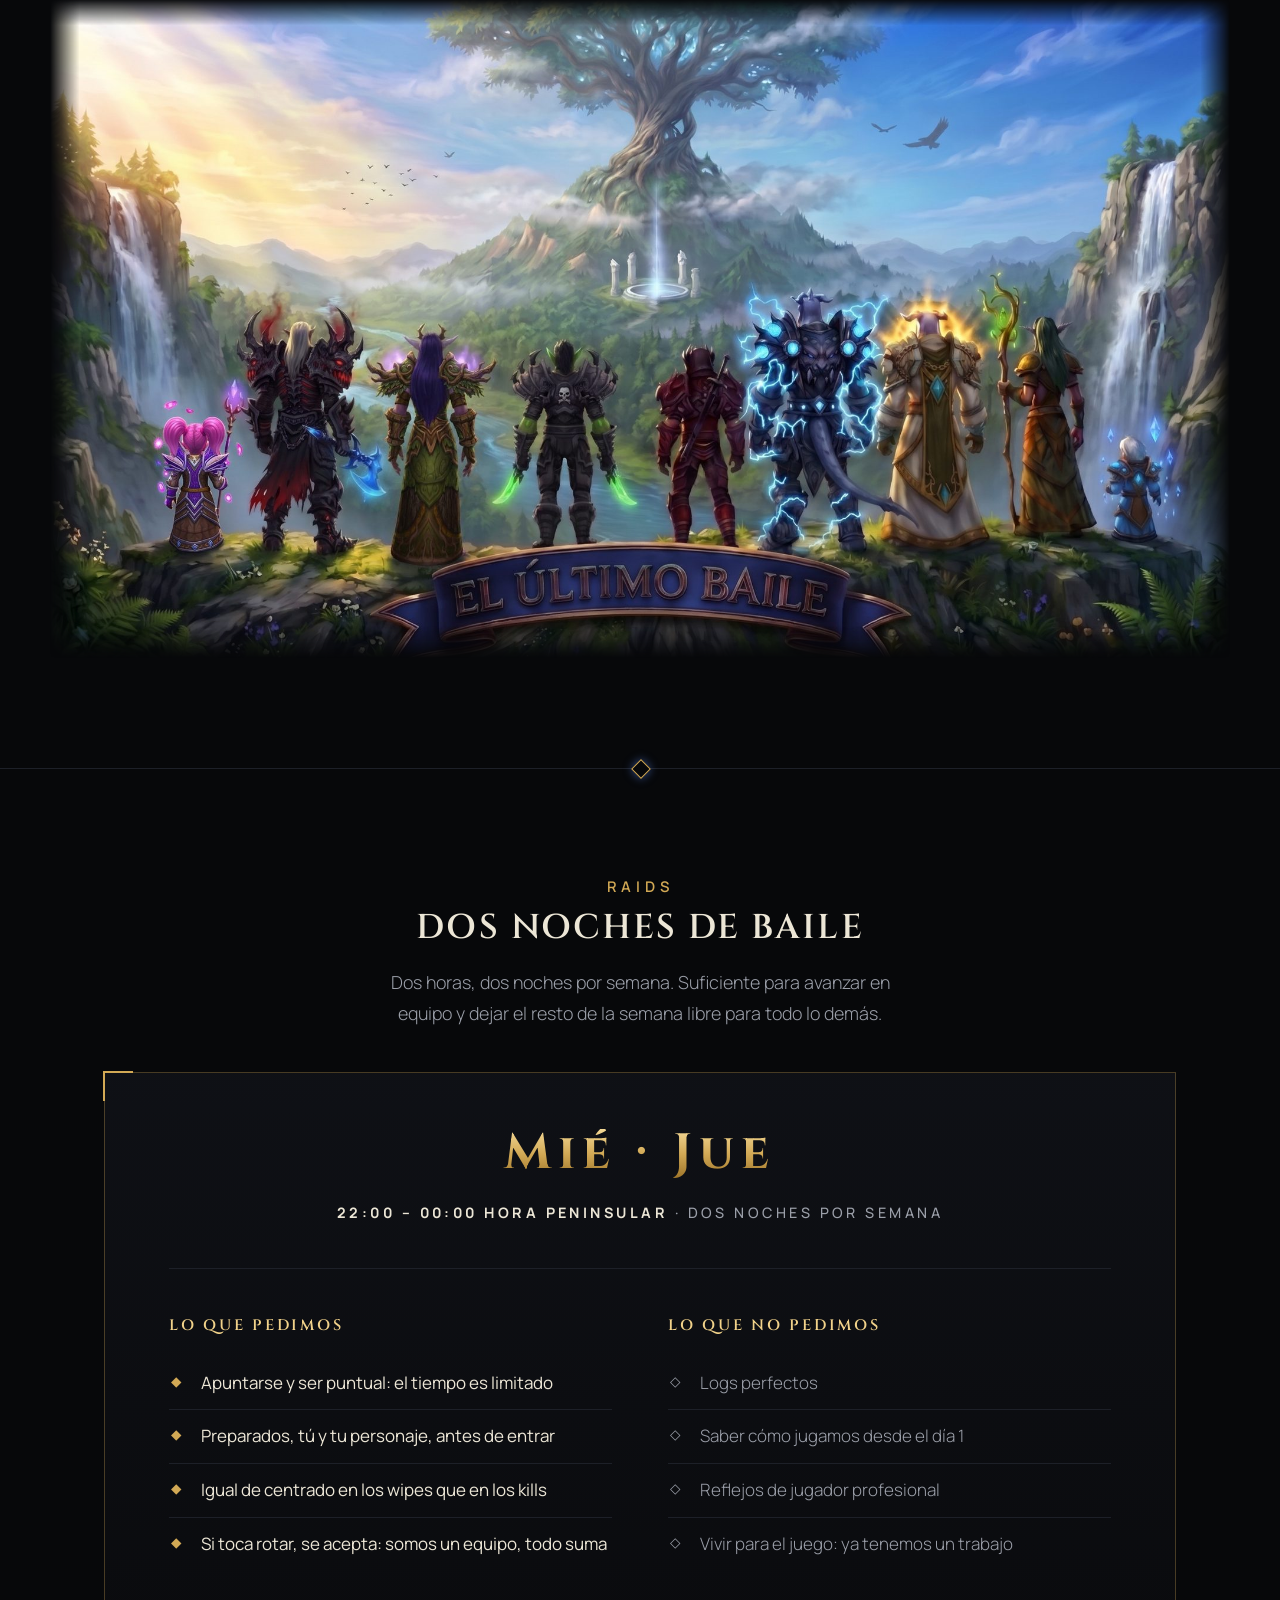
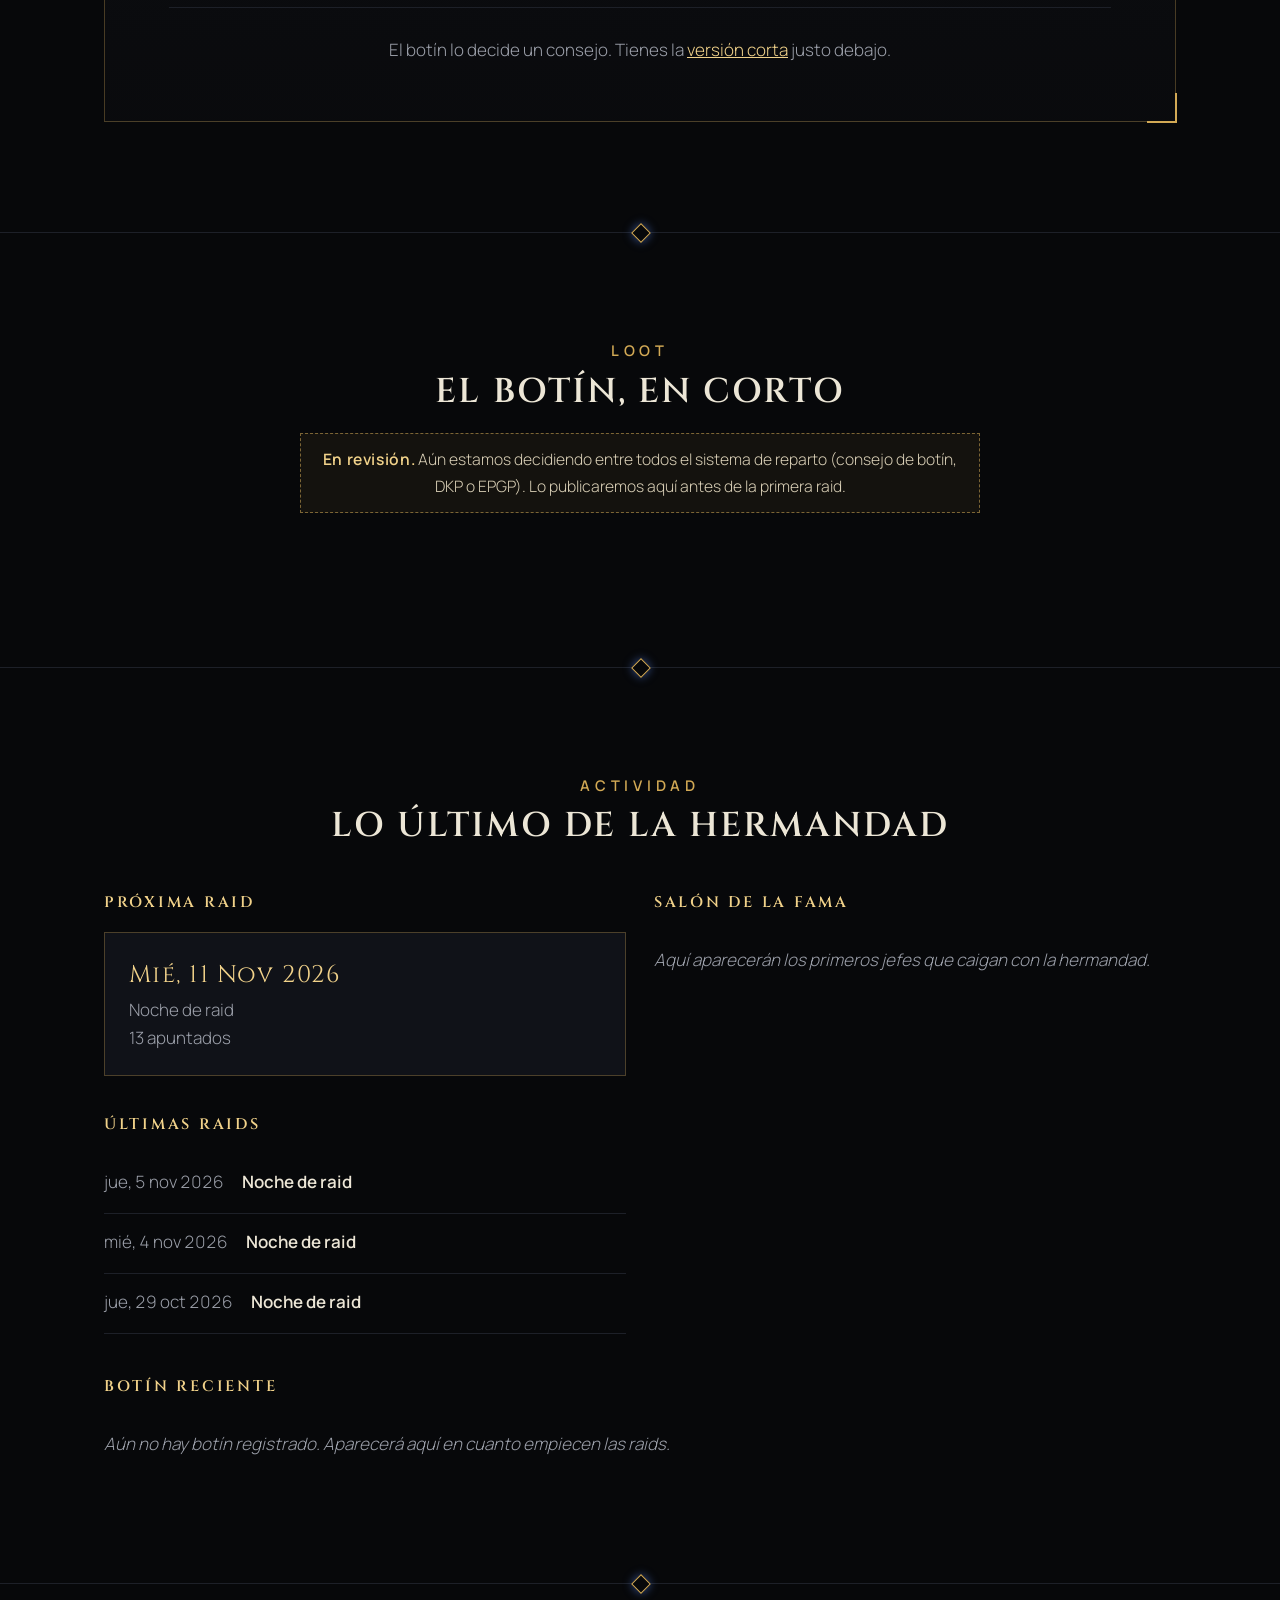
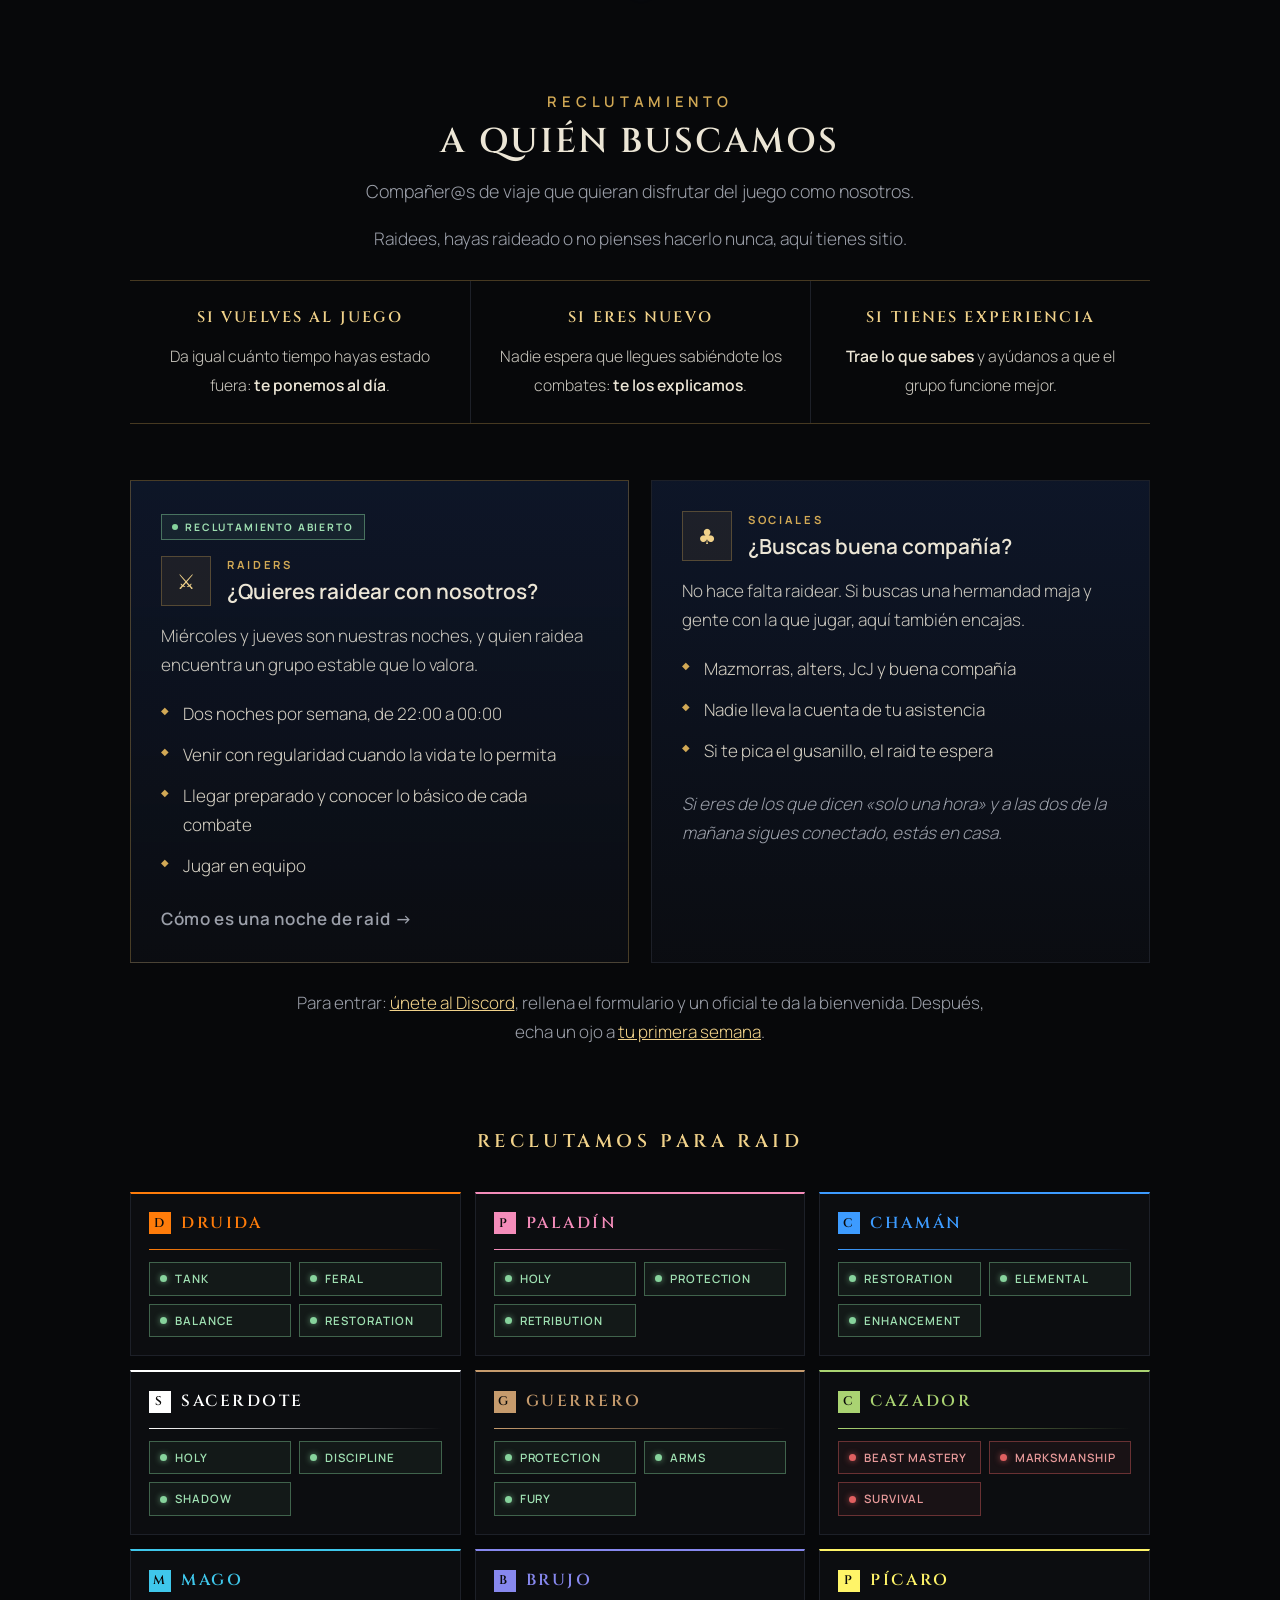
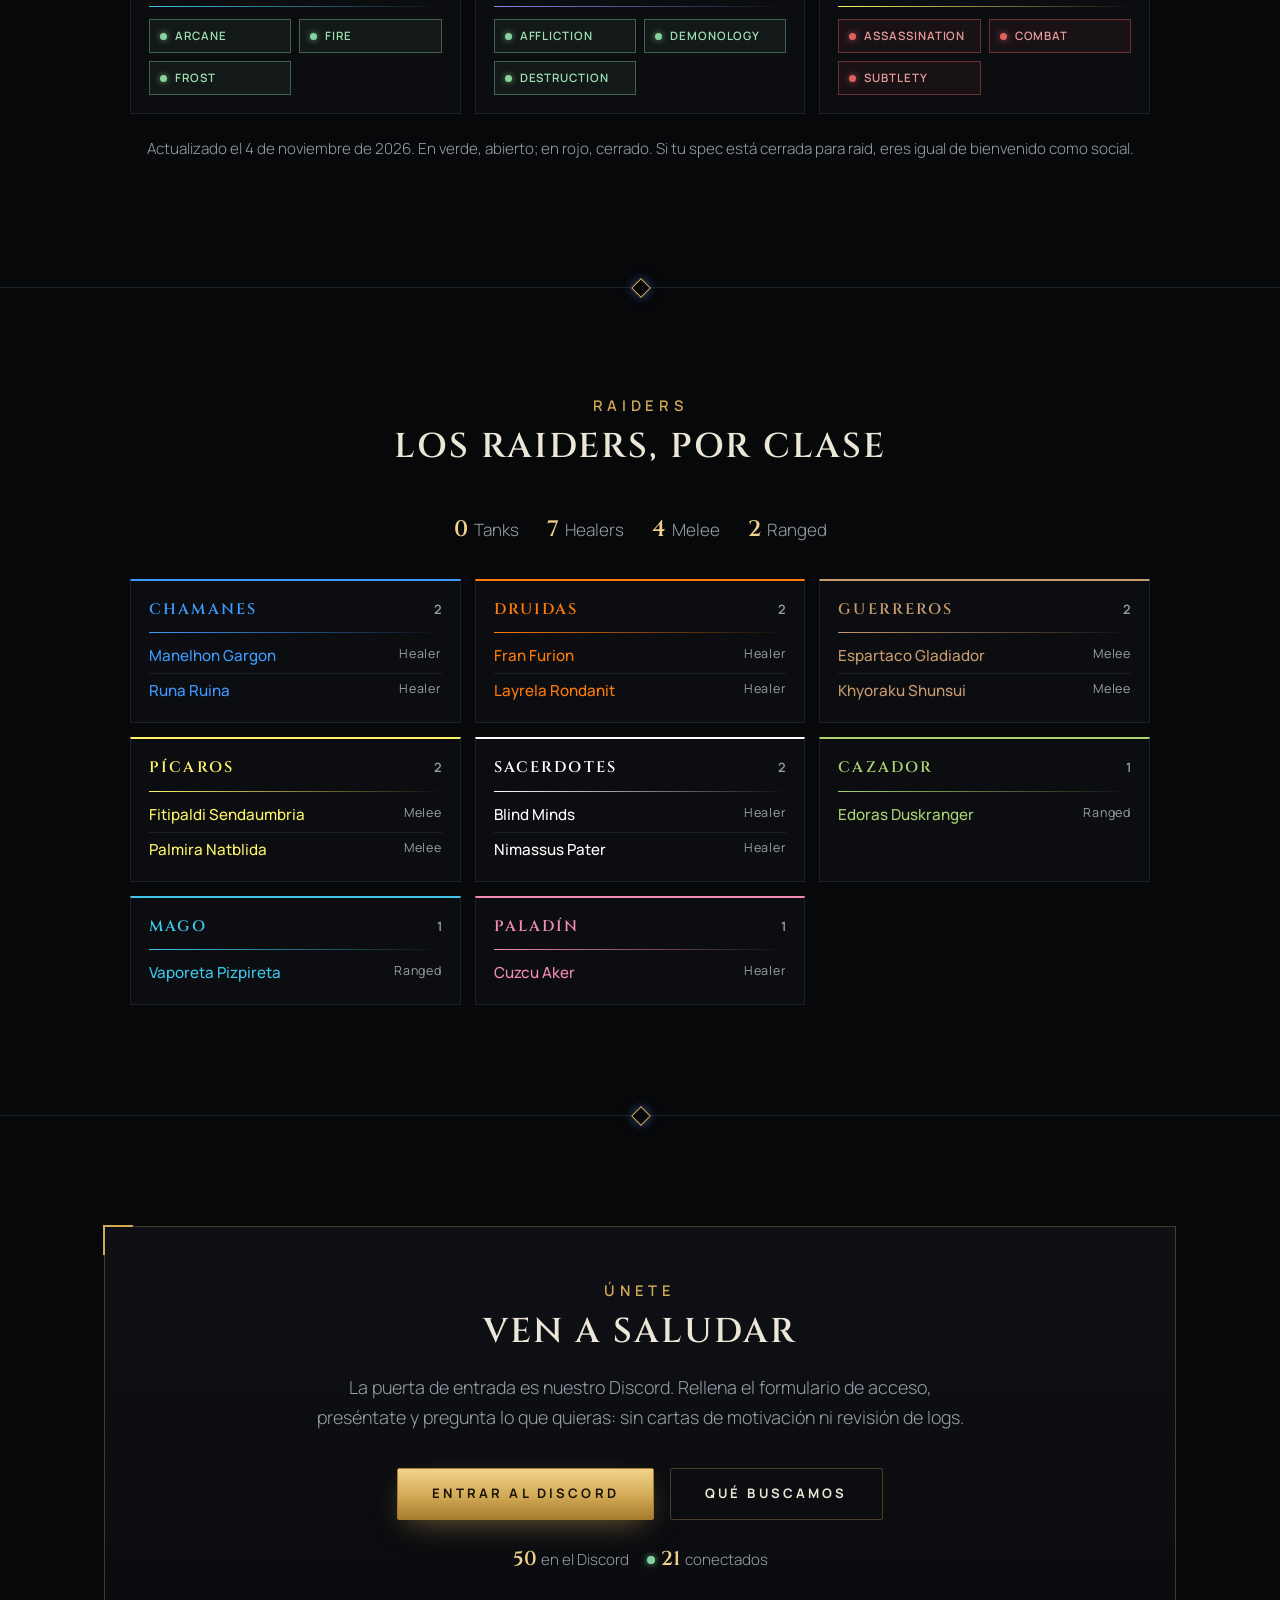
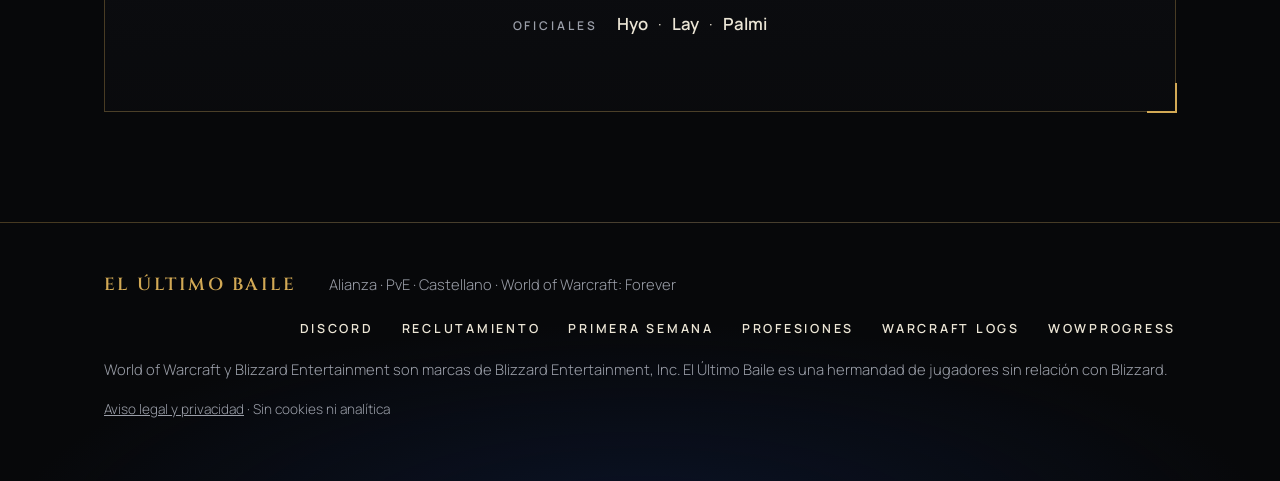
==== commit b1cea914: "Propuestas: banco con pestañas y top 5 de aportes, y página de botín (consejo + EPGP) - banco.html l" ====
--- a/index.html
+++ b/index.html
@@ -332,7 +332,7 @@
           <button class="titulo-menu" type="button" aria-expanded="false" aria-controls="sub-2">Raid</button>
           <ul class="submenu" id="sub-2">
             <li><a href="./#raids"><span class="t">Noches de raid</span><span class="d">Horario y lo que pedimos</span></a></li>
-            <li><a href="./#botin"><span class="t">Loot <span class="etiqueta-menu">En revisión</span></span><span class="d">Cómo se reparte el botín</span></a></li>
+            <li><a href="loot.html"><span class="t">Loot <span class="etiqueta-menu">Propuesta</span></span><span class="d">Cómo se reparte el botín y la tabla de prioridad</span></a></li>
             <li><a href="./#actividad"><span class="t">Actividad</span><span class="d">Próxima raid y últimas noches</span></a></li>
             <li><a href="./#raiders"><span class="t">Raiders</span><span class="d">El roster actual, por clase</span></a></li>
           </ul>
